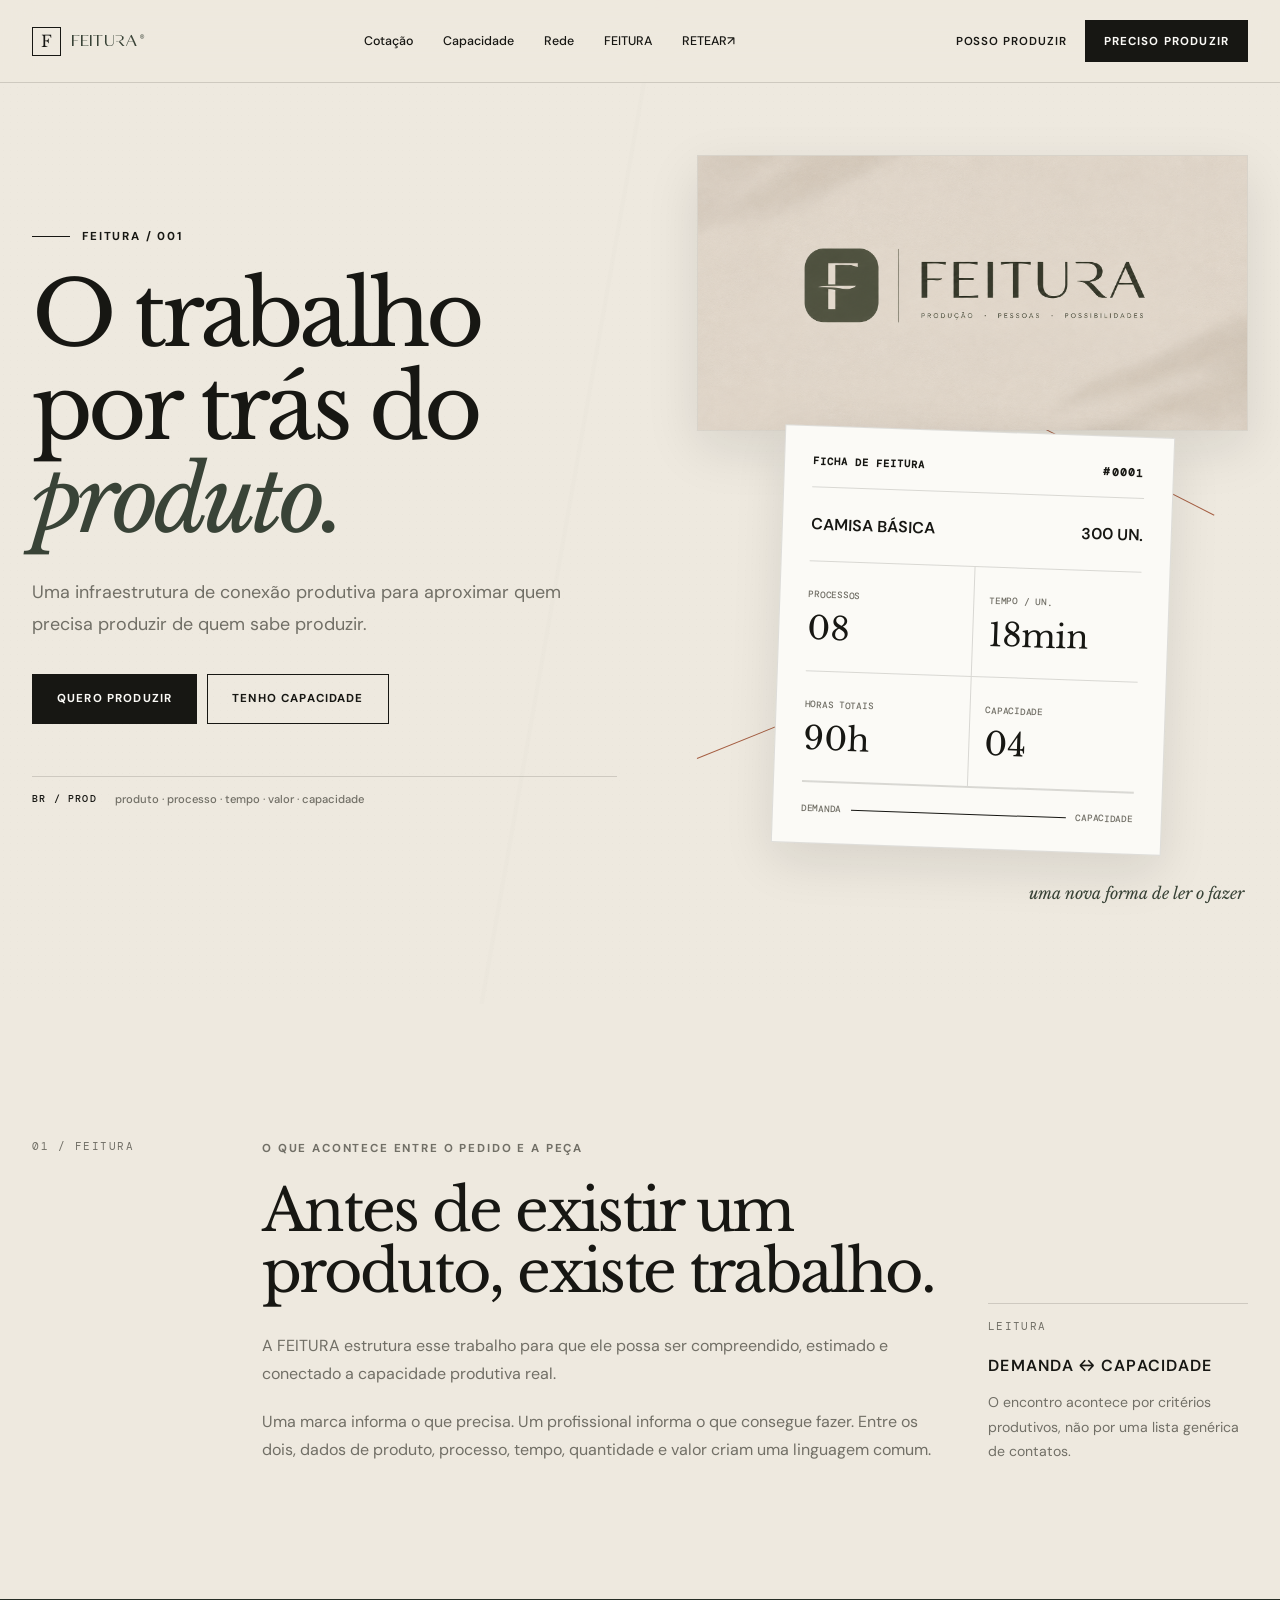
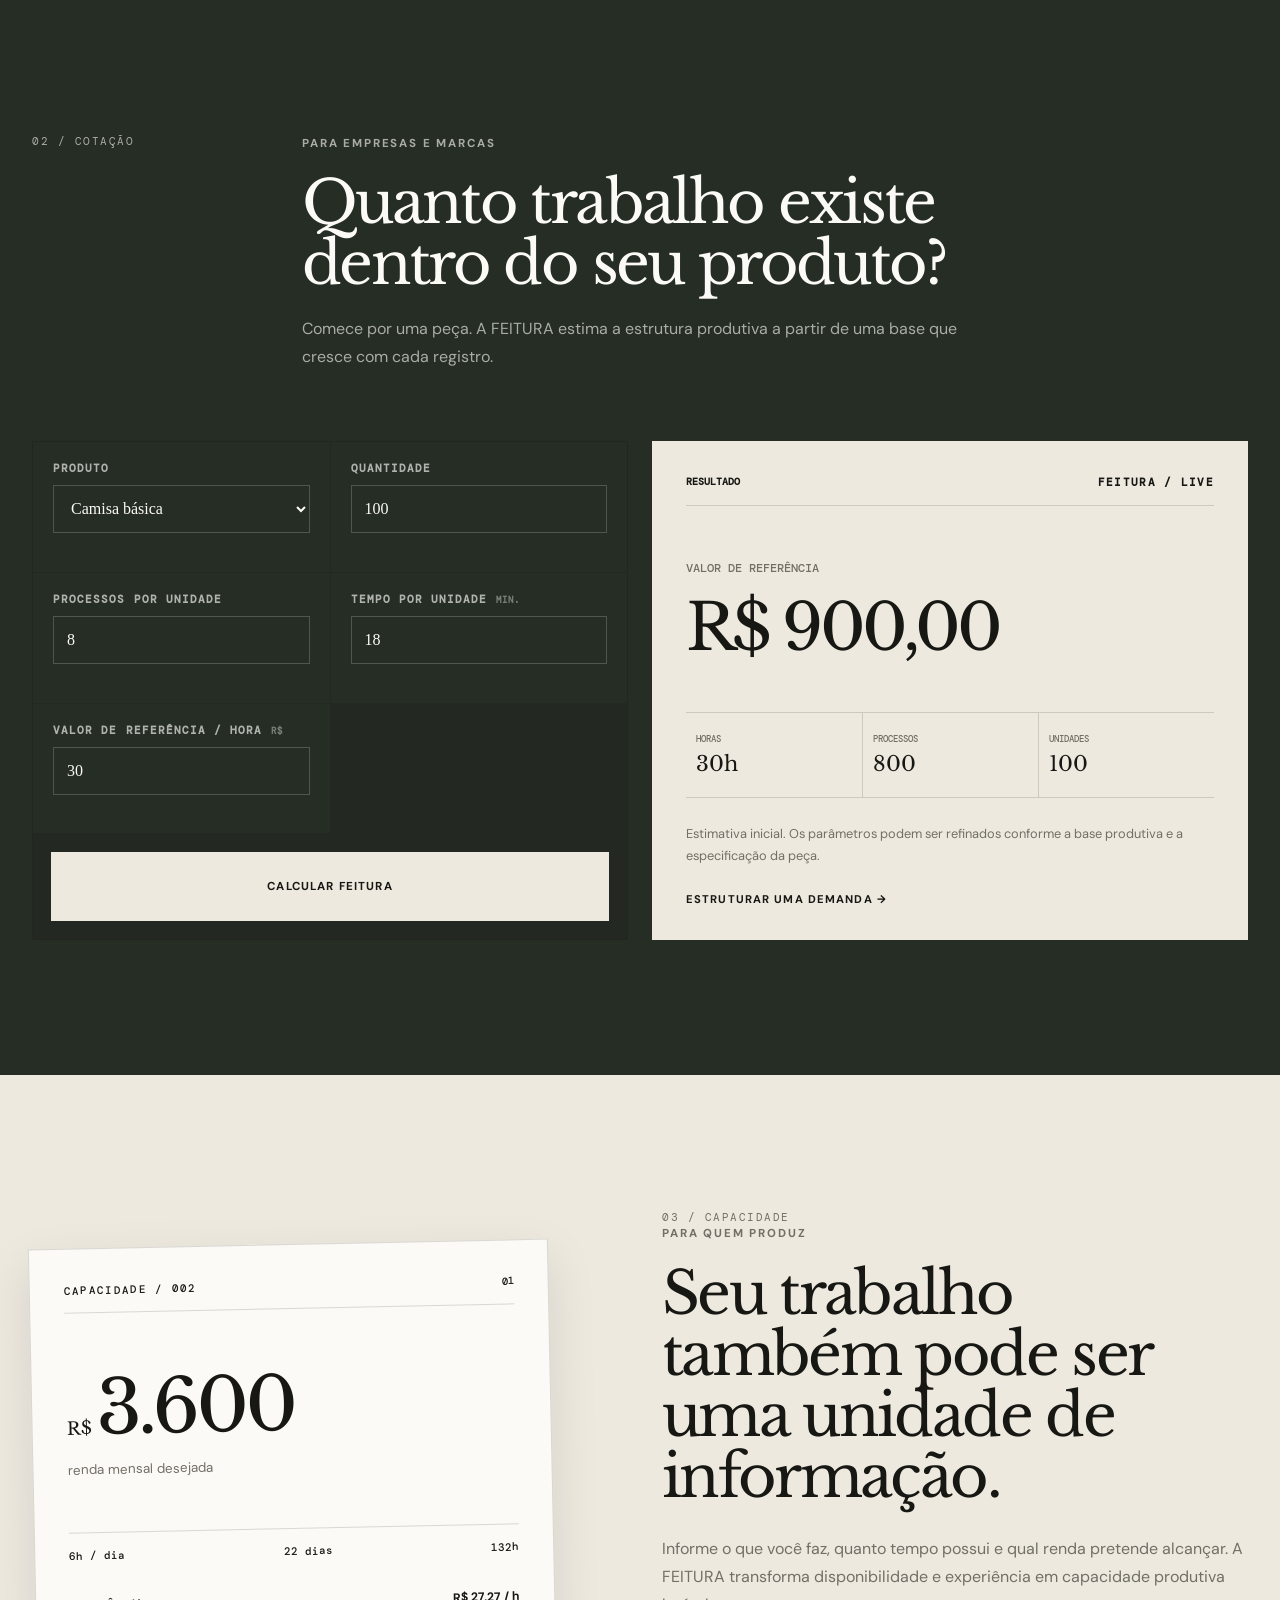
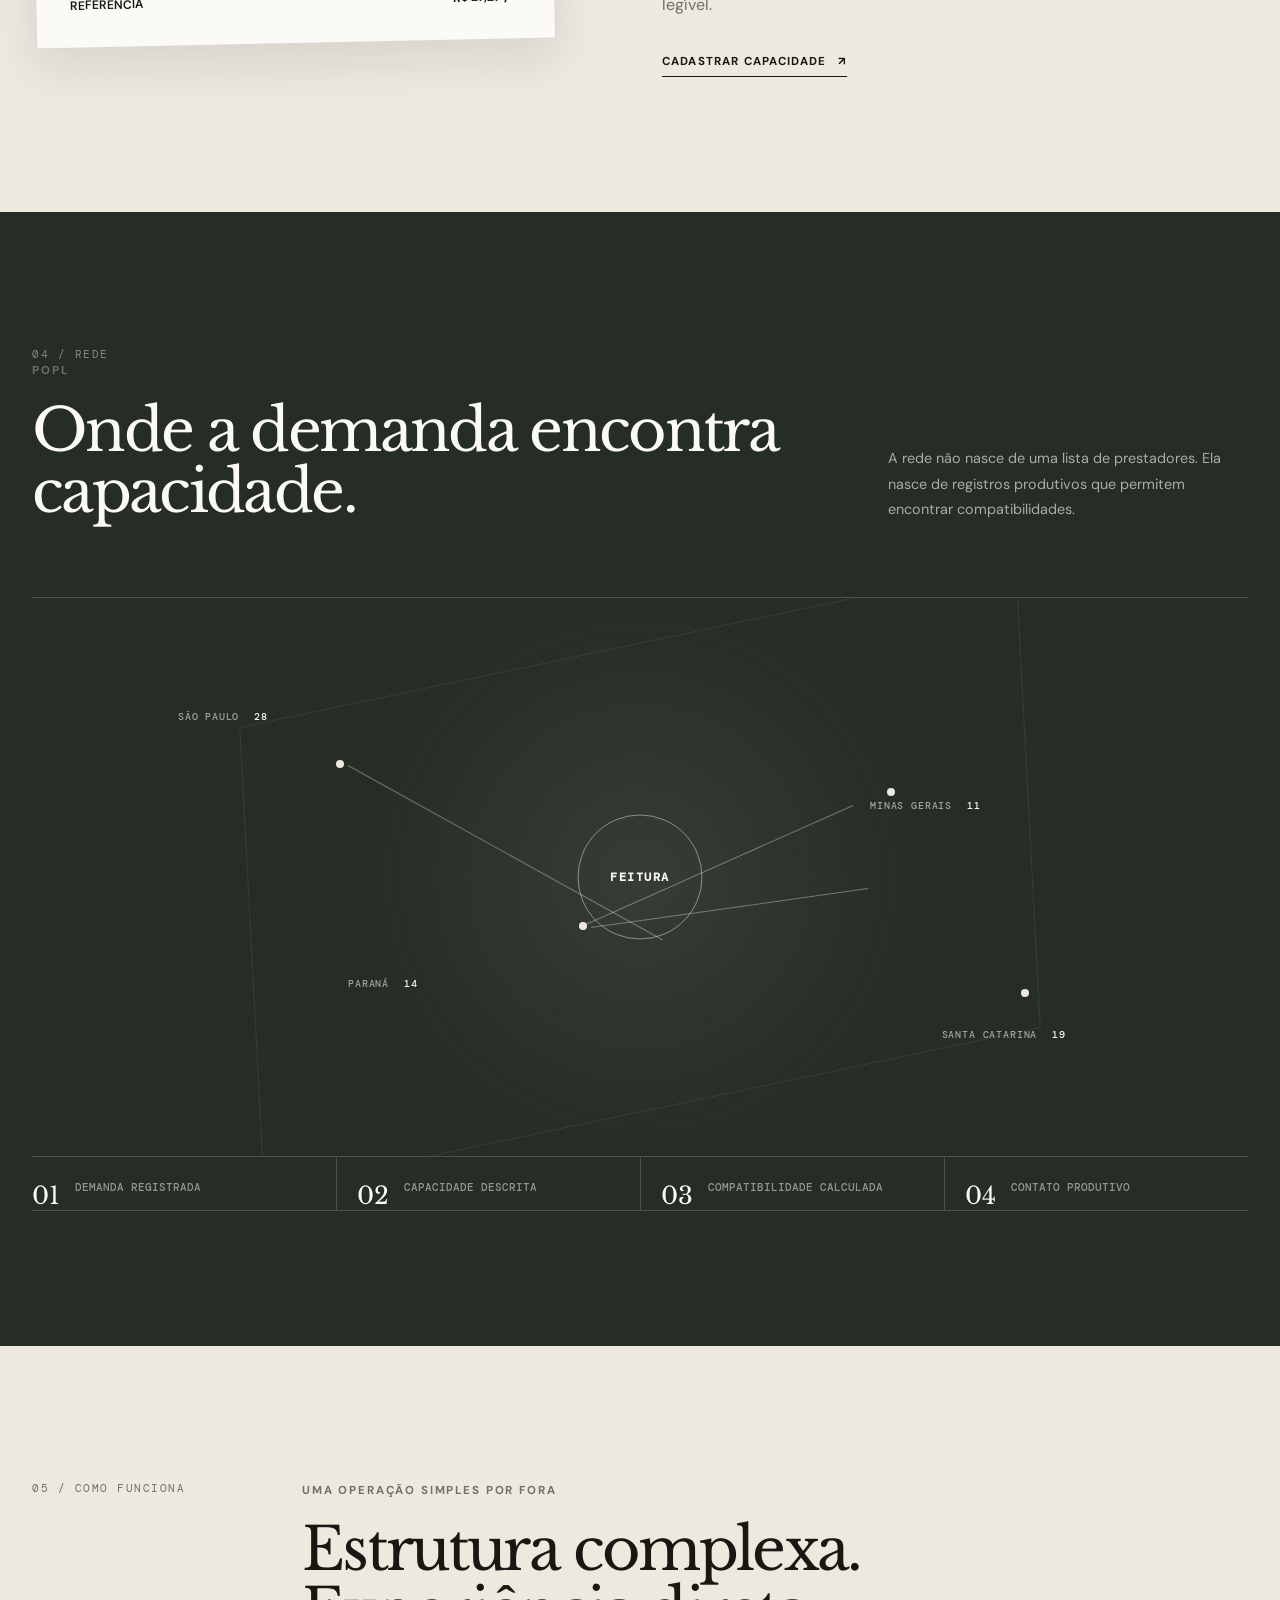
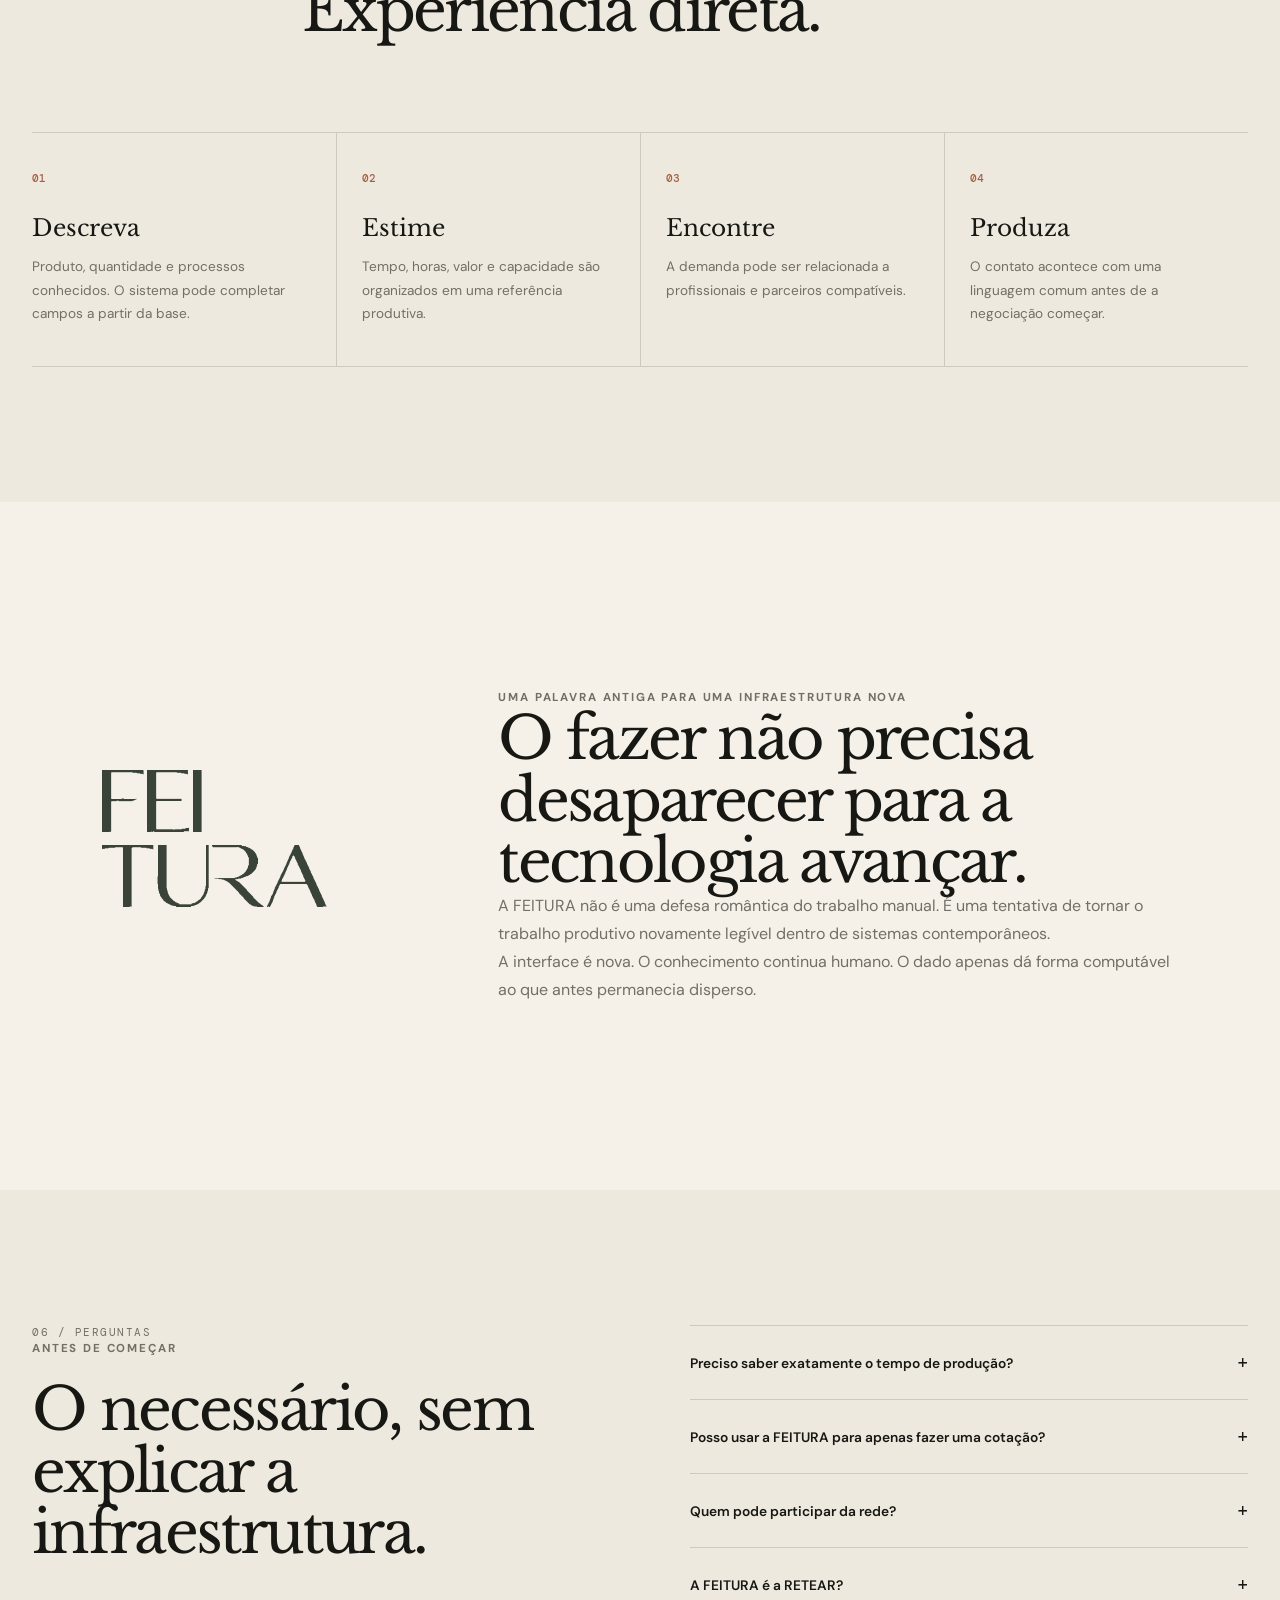
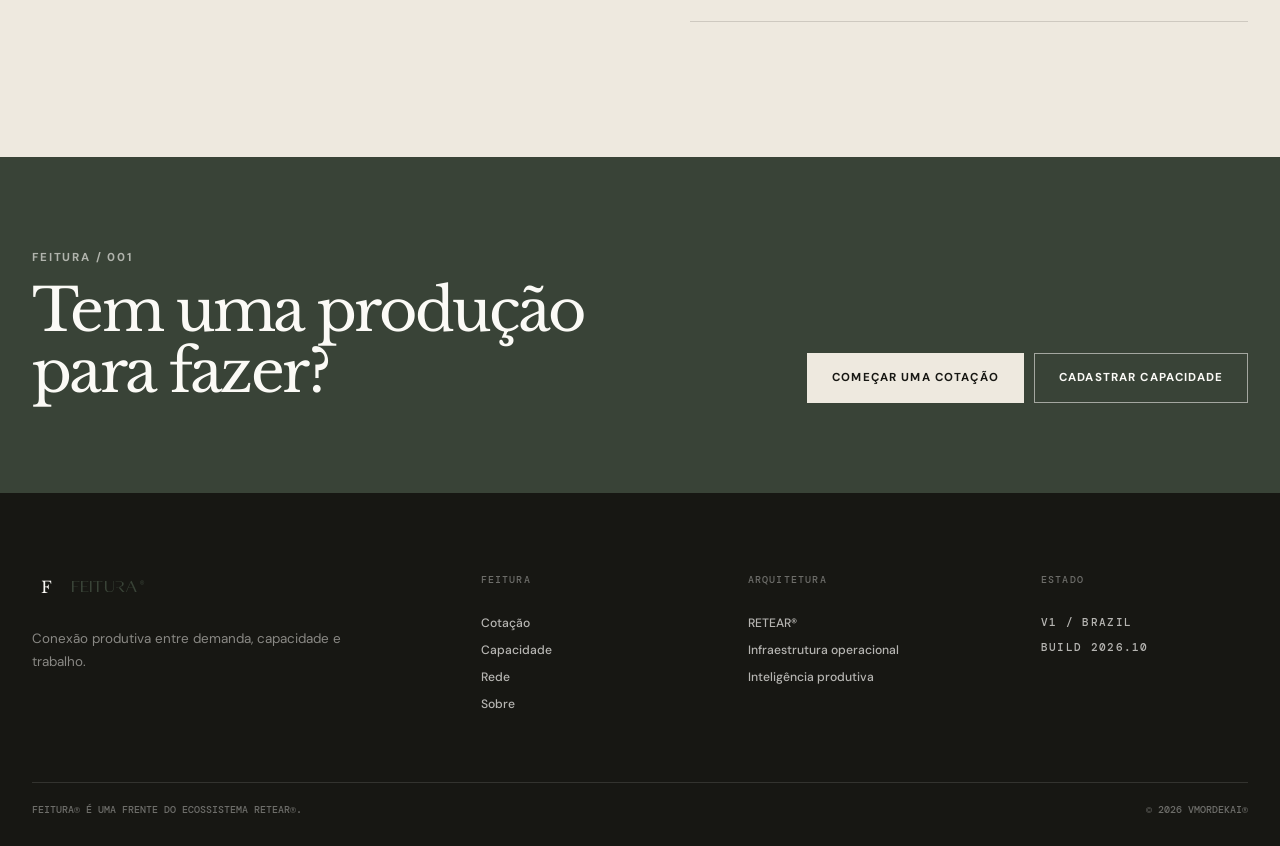
==== index.html @ ef41f904 "Atualixação Gate 1" ====
<!doctype html>
<html lang="pt-BR">
<head>

  <!-- ========================================
       META TAGS — FEITURA®
  ========================================= -->

  <!-- Codificação e idioma -->
  <meta charset="utf-8">

  <meta http-equiv="content-language"
        content="pt-BR">

  <!-- Responsividade -->
  <meta name="viewport"
        content="width=device-width, initial-scale=1.0">

  <!-- Título SEO -->
  <title>
    FEITURA® | O trabalho por trás do produto
  </title>

  <!-- Descrição SEO -->
  <meta name="description"
        content="FEITURA® conecta demanda produtiva e capacidade produtiva, tornando visíveis o trabalho, o tempo, os processos e a capacidade por trás de cada produto.">

  <!-- Canonical -->
  <link rel="canonical"
        href="https://victormordekai.github.io/FEITURA/">

  <!-- Keywords -->
  <meta name="keywords"
        content="FEITURA, produção, capacidade produtiva, trabalho produtivo, indústria têxtil, confecção, costura, produção sob demanda, orçamento produtivo, produtividade, rede produtiva, capacidade de produção, profissionais da produção, RETEAR">

  <!-- Autor -->
  <meta name="author"
        content="Victor Mordekai Ferreira">

  <!-- Direitos -->
  <meta name="copyright"
        content="© FEITURA® — RETEAR®">

  <!-- ========================================
       MOBILE / PWA
  ========================================= -->

  <meta name="mobile-web-app-capable"
        content="yes">

  <meta name="apple-mobile-web-app-capable"
        content="yes">

  <meta name="theme-color"
        content="#eee9df">

  <meta name="apple-mobile-web-app-status-bar-style"
        content="default">

  <!-- ========================================
       OPEN GRAPH
  ========================================= -->

  <meta property="og:title"
        content="FEITURA® | O trabalho por trás do produto">

  <meta property="og:description"
        content="Conexão entre demanda produtiva e capacidade produtiva. Uma infraestrutura para compreender o trabalho, o tempo e os processos que existem por trás de cada produto.">

  <meta property="og:image"
        content="https://victormordekai.github.io/FEITURA/assets/images/feitura-og-image-1200x630.png">

  <meta property="og:image:width"
        content="1200">

  <meta property="og:image:height"
        content="630">

  <meta property="og:image:type"
        content="image/png">

  <meta property="og:image:alt"
        content="FEITURA® | símbolo e logotipo">

  <meta property="og:url"
        content="https://victormordekai.github.io/FEITURA/">

  <meta property="og:type"
        content="website">

  <meta property="og:locale"
        content="pt_BR">

  <meta property="og:site_name"
        content="FEITURA®">

  <!-- ========================================
       TWITTER / X CARD
  ========================================= -->

  <meta name="twitter:card"
        content="summary_large_image">

  <meta name="twitter:title"
        content="FEITURA® | O trabalho por trás do produto">

  <meta name="twitter:description"
        content="FEITURA® conecta demanda produtiva e capacidade produtiva, tornando visíveis o trabalho, o tempo e os processos por trás do produto.">

  <meta name="twitter:image"
        content="https://victormordekai.github.io/FEITURA/assets/images/feitura-og-image-1200x630.png">

  <!-- ========================================
       FAVICONS
  ========================================= -->

  <link rel="icon"
        type="image/png"
        sizes="512x512"
        href="assets/icons/favicon.png">

  <link rel="icon"
        type="image/png"
        sizes="16x16"
        href="assets/icons/feitura-monograma-16.png">

  <link rel="icon"
        type="image/png"
        sizes="32x32"
        href="assets/icons/feitura-monograma-32.png">

  <link rel="icon"
        type="image/png"
        sizes="192x192"
        href="assets/icons/feitura-monograma-192.png">

  <link rel="apple-touch-icon"
        sizes="180x180"
        href="assets/icons/feitura-monograma-180.png">

  <!-- ========================================
       INDEXAÇÃO
  ========================================= -->

  <meta name="robots"
        content="index, follow">

  <meta name="googlebot"
        content="index, follow">

  <!-- ========================================
       PERFORMANCE
  ========================================= -->

  <link rel="preconnect"
        href="https://fonts.googleapis.com">

  <link rel="preconnect"
        href="https://fonts.gstatic.com"
        crossorigin>

  <!-- ========================================
       TIPOGRAFIA
  ========================================= -->

  <link href="https://fonts.googleapis.com/css2?family=DM+Mono:wght@400;500&family=DM+Sans:wght@400;500;600;700&family=Libre+Baskerville:wght@400;700&display=swap"
        rel="stylesheet">

  <!-- ========================================
       CSS
  ========================================= -->

  <link rel="stylesheet"
        href="css/variables.css">

  <link rel="stylesheet"
        href="css/reset.css">

  <link rel="stylesheet"
        href="css/typography.css">

  <link rel="stylesheet"
        href="css/navbar.css">

  <link rel="stylesheet"
        href="css/hero.css">

  <link rel="stylesheet"
        href="css/sections.css">

  <link rel="stylesheet"
        href="css/estimator.css">

  <link rel="stylesheet"
        href="css/network.css">

  <link rel="stylesheet"
        href="css/process.css">

  <link rel="stylesheet"
        href="css/faq.css">

  <link rel="stylesheet"
        href="css/cta.css">

  <link rel="stylesheet"
        href="css/footer.css">

  <link rel="stylesheet"
        href="css/animations.css">

  <link rel="stylesheet"
        href="css/responsive.css">
  <link rel="stylesheet" href="css/symbol.css">

  <link rel="stylesheet" href="css/testify.css">
		
</head>

<body>
<header class="site-header" data-header>
  <div class="shell nav">
    <a class="brand" href="index.html" aria-label="FEITURA início">
      <span class="brand-mark">F</span>
      <span class="brand-word">FEITURA<sup>®</sup></span>
    </a>

	<nav class="nav-links" aria-label="Navegação principal">
	  <a href="#cotacao">Cotação</a>
	  <a href="#capacidade">Capacidade</a>
	  <a href="#rede">Rede</a>
	  <a href="#feitura">FEITURA</a>
	  <a href="https://victormordekai.github.io/RE-TEAR/"
		 target="_blank"
		 rel="noopener noreferrer">RETEAR↗</a>
	</nav>

    <div class="nav-actions">
      <a class="text-link" href="pages/capacidade.html">Posso produzir</a>
      <a class="button button-dark button-small" href="pages/cotar.html">Preciso produzir</a>
    </div>

    <button class="menu-button" type="button" aria-expanded="false" aria-controls="mobileMenu" data-menu-button>
      <span></span><span></span>
    </button>
  </div>

  <div class="mobile-menu" id="mobileMenu" data-mobile-menu>
    <a href="#cotacao">Cotação</a>
    <a href="#capacidade">Capacidade</a>
    <a href="#rede">Rede</a>
    <a href="pages/feitura.html">Sobre a FEITURA</a>
    <a href="pages/capacidade.html">Posso produzir</a>
    <a href="pages/cotar.html">Preciso produzir</a>
  </div>
</header>

<main>
  <section class="hero" id="inicio">
    <div class="hero-grain"></div>
    <div class="shell hero-grid">
      <div class="hero-copy reveal">
        <div class="eyebrow"><span class="eyebrow-rule"></span> FEITURA / 001</div>
        <h1>O trabalho por trás do <em>produto.</em></h1>
        <p class="hero-lead">
          Uma infraestrutura de conexão produtiva para aproximar quem precisa produzir de quem sabe produzir.
        </p>
        <div class="hero-actions">
          <a class="button button-dark" href="pages/cotar.html">Quero produzir</a>
          <a class="button button-outline" href="pages/capacidade.html">Tenho capacidade</a>
        </div>
        <div class="hero-note">
          <span class="mono">BR / PROD</span>
          <span>produto · processo · tempo · valor · capacidade</span>
        </div>
      </div>

      <div class="hero-object reveal reveal-delay">
        <div class="hero-brand-card">
          <img
            src="assets/logo/feitura-logo-folder.png"
            alt="FEITURA® | Produção · Pessoas · Possibilidades"
            width="1774"
            height="887"
          >
        </div>
        <div class="production-sheet">
          <div class="sheet-head">
            <span>FICHA DE FEITURA</span>
            <span class="mono">#0001</span>
          </div>
          <div class="sheet-line strong"><span>CAMISA BÁSICA</span><span>300 UN.</span></div>
          <div class="sheet-grid">
            <div><span>PROCESSOS</span><strong>08</strong></div>
            <div><span>TEMPO / UN.</span><strong>18min</strong></div>
            <div><span>HORAS TOTAIS</span><strong>90h</strong></div>
            <div><span>CAPACIDADE</span><strong>04</strong></div>
          </div>
          <div class="sheet-footer">
            <span>DEMANDA</span>
            <i></i>
            <span>CAPACIDADE</span>
          </div>
        </div>
        <div class="thread thread-a"></div>
        <div class="thread thread-b"></div>
        <div class="hero-caption">uma nova forma de ler o fazer</div>
      </div>
    </div>
  </section>

  <section class="intro section-paper" id="feitura">
    <div class="shell intro-grid">
      <div class="section-index mono">01 / FEITURA</div>
      <div class="intro-copy">
        <p class="kicker">O que acontece entre o pedido e a peça</p>
        <h2>Antes de existir um produto, existe trabalho.</h2>
        <p>
          A FEITURA estrutura esse trabalho para que ele possa ser compreendido, estimado e conectado a capacidade produtiva real.
        </p>
        <p>
          Uma marca informa o que precisa. Um profissional informa o que consegue fazer. Entre os dois, dados de produto, processo, tempo, quantidade e valor criam uma linguagem comum.
        </p>
      </div>
      <div class="intro-aside">
        <div class="index-note">
          <span class="mono">LEITURA</span>
          <strong>DEMANDA ↔ CAPACIDADE</strong>
          <p>O encontro acontece por critérios produtivos, não por uma lista genérica de contatos.</p>
        </div>
      </div>
    </div>
  </section>

  <section class="estimator section-dark" id="cotacao">
    <div class="shell">
      <div class="section-heading section-heading-light">
        <div class="section-index mono">02 / COTAÇÃO</div>
        <div>
          <p class="kicker">Para empresas e marcas</p>
          <h2>Quanto trabalho existe dentro do seu produto?</h2>
          <p>Comece por uma peça. A FEITURA estima a estrutura produtiva a partir de uma base que cresce com cada registro.</p>
        </div>
      </div>

      <div class="estimator-layout">
        <form class="estimate-form" data-estimate-form>
          <label>
            <span>Produto</span>
            <select name="product">
              <option value="camisa">Camisa básica</option>
              <option value="bermuda">Bermuda social</option>
              <option value="camisa-social">Camisa social</option>
              <option value="bolso">Bolso aplicado</option>
              <option value="punho">Punho</option>
            </select>
          </label>
          <label>
            <span>Quantidade</span>
            <input name="quantity" type="number" min="1" value="100">
          </label>
          <label>
            <span>Processos por unidade</span>
            <input name="processes" type="number" min="1" value="8">
          </label>
          <label>
            <span>Tempo por unidade <small>min.</small></span>
            <input name="minutes" type="number" min="1" value="18">
          </label>
          <label>
            <span>Valor de referência / hora <small>R$</small></span>
            <input name="hourly" type="number" min="1" step="0.01" value="30">
          </label>
          <button class="button button-paper" type="submit">Calcular feitura</button>
        </form>

        <div class="estimate-result" aria-live="polite">
          <div class="result-top"><span>RESULTADO</span><span class="mono">FEITURA / LIVE</span></div>
          <div class="result-main">
            <span>Valor de referência</span>
            <strong data-result-value>R$ 900,00</strong>
          </div>
          <div class="result-metrics">
            <div><span>HORAS</span><strong data-result-hours>30h</strong></div>
            <div><span>PROCESSOS</span><strong data-result-processes>800</strong></div>
            <div><span>UNIDADES</span><strong data-result-units>100</strong></div>
          </div>
          <p class="result-note">Estimativa inicial. Os parâmetros podem ser refinados conforme a base produtiva e a especificação da peça.</p>
          <a class="result-link" href="pages/cotar.html">Estruturar uma demanda →</a>
        </div>
      </div>
    </div>
  </section>

  <section class="capacity section-paper" id="capacidade">
    <div class="shell capacity-grid">
      <div class="capacity-card">
        <div class="card-top"><span class="mono">CAPACIDADE / 002</span><span>01</span></div>
        <div class="capacity-number">R$ <strong>3.600</strong></div>
        <p>renda mensal desejada</p>
        <div class="capacity-line"><span>6h / dia</span><span>22 dias</span><span>132h</span></div>
        <div class="capacity-hour"><span>REFERÊNCIA</span><strong>R$ 27,27 / h</strong></div>
      </div>

      <div class="capacity-copy">
        <div class="section-index mono">03 / CAPACIDADE</div>
        <p class="kicker">Para quem produz</p>
        <h2>Seu trabalho também pode ser uma unidade de informação.</h2>
        <p>
          Informe o que você faz, quanto tempo possui e qual renda pretende alcançar. A FEITURA transforma disponibilidade e experiência em capacidade produtiva legível.
        </p>
        <a class="text-arrow" href="pages/capacidade.html">Cadastrar capacidade <span>↗</span></a>
      </div>
    </div>
  </section>

  <section class="network section-ink" id="rede">
    <div class="shell">
      <div class="network-head">
        <div>
          <div class="section-index mono">04 / REDE</div>
          <p class="kicker">PoPL</p>
          <h2>Onde a demanda encontra capacidade.</h2>
        </div>
        <p class="network-intro">A rede não nasce de uma lista de prestadores. Ela nasce de registros produtivos que permitem encontrar compatibilidades.</p>
      </div>

      <div class="network-map" aria-label="Representação conceitual da rede produtiva">
        <div class="map-label map-label-a">SÃO PAULO <span>28</span></div>
        <div class="map-label map-label-b">PARANÁ <span>14</span></div>
        <div class="map-label map-label-c">SANTA CATARINA <span>19</span></div>
        <div class="map-label map-label-d">MINAS GERAIS <span>11</span></div>
        <div class="map-thread t1"></div><div class="map-thread t2"></div><div class="map-thread t3"></div>
        <div class="map-node n1"></div><div class="map-node n2"></div><div class="map-node n3"></div><div class="map-node n4"></div>
        <div class="map-center">FEITURA</div>
      </div>

      <div class="network-foot">
        <div><strong>01</strong><span>demanda registrada</span></div>
        <div><strong>02</strong><span>capacidade descrita</span></div>
        <div><strong>03</strong><span>compatibilidade calculada</span></div>
        <div><strong>04</strong><span>contato produtivo</span></div>
      </div>
    </div>
  </section>

  <section class="process section-paper">
    <div class="shell">
      <div class="section-heading">
        <div class="section-index mono">05 / COMO FUNCIONA</div>
        <div>
          <p class="kicker">Uma operação simples por fora</p>
          <h2>Estrutura complexa. Experiência direta.</h2>
        </div>
      </div>

      <div class="process-grid">
        <article><span>01</span><h3>Descreva</h3><p>Produto, quantidade e processos conhecidos. O sistema pode completar campos a partir da base.</p></article>
        <article><span>02</span><h3>Estime</h3><p>Tempo, horas, valor e capacidade são organizados em uma referência produtiva.</p></article>
        <article><span>03</span><h3>Encontre</h3><p>A demanda pode ser relacionada a profissionais e parceiros compatíveis.</p></article>
        <article><span>04</span><h3>Produza</h3><p>O contato acontece com uma linguagem comum antes de a negociação começar.</p></article>
      </div>
    </div>
  </section>

  <section class="manifesto section-cream">
    <div class="testify shell">
      <div class="testify-visual testify-wordmark">FEI<br>TURA</div>
      <div class="testify-content">
        <p class="kicker">Uma palavra antiga para uma infraestrutura nova</p>
        <h2>O fazer não precisa desaparecer para a tecnologia avançar.</h2>
        <p>
          A FEITURA não é uma defesa romântica do trabalho manual. É uma tentativa de tornar o trabalho produtivo novamente legível dentro de sistemas contemporâneos.
        </p>
        <p>
          A interface é nova. O conhecimento continua humano. O dado apenas dá forma computável ao que antes permanecia disperso.
        </p>
      </div>
    </div>
  </section>

  <section class="faq section-paper" id="faq">
    <div class="shell faq-grid">
      <div>
        <div class="section-index mono">06 / PERGUNTAS</div>
        <p class="kicker">Antes de começar</p>
        <h2>O necessário, sem explicar a infraestrutura.</h2>
      </div>
      <div class="faq-list">
        <article class="faq-item">
          <button type="button" aria-expanded="false">Preciso saber exatamente o tempo de produção?<span>+</span></button>
          <div><p>Não. A base da FEITURA pode fornecer referências iniciais. Quanto mais dados reais forem registrados, mais precisa tende a ficar a estimativa.</p></div>
        </article>
        <article class="faq-item">
          <button type="button" aria-expanded="false">Posso usar a FEITURA para apenas fazer uma cotação?<span>+</span></button>
          <div><p>Sim. A cotação é uma das entradas principais. O cadastro de rede e o contato produtivo podem acontecer depois.</p></div>
        </article>
        <article class="faq-item">
          <button type="button" aria-expanded="false">Quem pode participar da rede?<span>+</span></button>
          <div><p>Profissionais e parceiros com capacidade produtiva compatível com os registros e critérios da plataforma.</p></div>
        </article>
        <article class="faq-item">
          <button type="button" aria-expanded="false">A FEITURA é a RETEAR?<span>+</span></button>
          <div><p>FEITURA é uma frente especializada criada sobre a arquitetura RETEAR. Para quem usa a FEITURA, a arquitetura permanece em segundo plano.</p></div>
        </article>
      </div>
    </div>
  </section>

  <section class="cta">
    <div class="shell cta-inner">
      <div>
        <span class="kicker">FEITURA / 001</span>
        <h2>Tem uma produção para fazer?</h2>
      </div>
      <div class="cta-actions">
        <a class="button button-paper" href="pages/cotar.html">Começar uma cotação</a>
        <a class="button button-light-outline" href="pages/capacidade.html">Cadastrar capacidade</a>
      </div>
    </div>
  </section>
</main>

<footer class="footer">
  <div class="shell footer-grid">
    <div>
      <a class="brand footer-brand" href="index.html">
        <span class="brand-mark">F</span><span class="brand-word">FEITURA<sup>®</sup></span>
      </a>
      <p>Conexão produtiva entre demanda, capacidade e trabalho.</p>
    </div>
    <div>
      <span class="footer-title">FEITURA</span>
      <a href="pages/cotar.html">Cotação</a>
      <a href="pages/capacidade.html">Capacidade</a>
      <a href="pages/rede.html">Rede</a>
      <a href="pages/feitura.html">Sobre</a>
    </div>
    <div>
      <span class="footer-title">Arquitetura</span>
      <span>
		   <a href="https://victormordekai.github.io/RE-TEAR/"
		   target="_blank"
		   rel="noopener noreferrer">RETEAR®</a>
	  </span>
      <span>Infraestrutura operacional</span>
      <span>Inteligência produtiva</span>
    </div>
    <div>
      <span class="footer-title">Estado</span>
      <span class="mono">V1 / BRAZIL</span>
      <span class="mono">BUILD 2026.10</span>
    </div>
  </div>
	<div class="shell footer-bottom">
	  <span>
		FEITURA® é uma frente do ecossistema
		<a href="https://victormordekai.github.io/RE-TEAR/"
		   target="_blank"
		   rel="noopener noreferrer">RETEAR®</a>.
	  </span>

	  <span>
		© 2026
		<a href="https://victormordekai.github.io/VMORDEKAI/portfolio-1.html"
		   target="_blank"
		   rel="noopener noreferrer">VMORDEKAI®</a>
	  </span>
	</div>
</footer>

<script type="module" src="js/main.js"></script>
</body>
</html>
---- css/variables.css ----
:root{
  --paper:#eee9df;
  --paper-deep:#e3ddd1;
  --cream:#f5f1e8;
  --white:#fbfaf6;
  --ink:#171713;
  --muted:#716f66;
  --line:rgba(23,23,19,.15);
  --line-light:rgba(251,250,246,.18);
  --olive:#394337;
  --olive-dark:#252d25;
  --clay:#a65f43;
  --sand:#c8bca7;
  --container:1240px;
  --narrow:820px;
  --radius:2px;
  --shadow:0 18px 50px rgba(23,23,19,.10);
  --ease:cubic-bezier(.2,.75,.2,1);
}
---- css/typography.css ----
@font-face{font-family:"Feitura Display Prototype";src:url("../assets/fonts/feitura-fonte.otf") format("opentype");font-weight:400;font-style:normal;font-display:swap}
.shell{width:min(calc(100% - 64px),var(--container));margin-inline:auto}
.narrow{max-width:var(--narrow)}
.mono{font-family:"DM Mono",monospace;font-size:.68rem;letter-spacing:.12em;text-transform:uppercase}
.kicker,.eyebrow{font-family:"DM Sans",sans-serif;font-size:.72rem;font-weight:700;letter-spacing:.16em;text-transform:uppercase}
.section-index{font-family:"DM Mono",monospace;font-size:.67rem;letter-spacing:.14em;color:var(--muted)}
h1,h2,h3{font-family:"Libre Baskerville",Georgia,serif;font-weight:400;line-height:1.04}
h1{font-size:clamp(3.4rem,7vw,7.4rem);letter-spacing:-.055em}
h2{font-size:clamp(2.4rem,4.6vw,5.2rem);letter-spacing:-.045em}
h3{font-size:1.45rem}
p{font-family:"DM Sans",sans-serif;line-height:1.75;color:var(--muted)}
.hero-lead{font-size:1.12rem;max-width:590px}
---- css/navbar.css ----
.site-header{position:fixed;z-index:1000;top:0;left:0;width:100%;border-bottom:1px solid var(--line);background:rgba(238,233,223,.88);backdrop-filter:blur(16px)}
.nav{height:82px;display:flex;align-items:center;justify-content:space-between;gap:28px}
.brand{display:inline-flex;align-items:center;gap:11px;white-space:nowrap}
.brand-mark{display:grid;place-items:center;width:29px;height:29px;border:1px solid var(--ink);font-family:"Libre Baskerville",serif;font-size:16px}
.brand-word{font-family:"Feitura Display Prototype",sans-serif;font-size:1rem;font-weight:400;letter-spacing:0;line-height:1}
.brand-word sup{font-family:"DM Mono",monospace;font-size:.45em;vertical-align:top;margin-left:2px}
.nav-links{display:flex;gap:30px;font:500 .78rem "DM Sans",sans-serif}
.nav-links a{position:relative;padding-block:7px}
.nav-links a::after{content:"";position:absolute;left:0;bottom:0;width:0;height:1px;background:var(--ink);transition:width .3s var(--ease)}
.nav-links a:hover::after{width:100%}
.nav-actions{display:flex;align-items:center;gap:18px}
.text-link{font:600 .72rem "DM Sans",sans-serif;text-transform:uppercase;letter-spacing:.08em}
.button{display:inline-flex;align-items:center;justify-content:center;min-height:50px;padding:0 24px;border:1px solid transparent;font:700 .72rem "DM Sans",sans-serif;letter-spacing:.1em;text-transform:uppercase;transition:transform .25s var(--ease),background .25s,color .25s,border-color .25s}
.button:hover{transform:translateY(-2px)}
.button-small{min-height:42px;padding-inline:18px}
.button-dark{background:var(--ink);color:var(--white)}
.button-outline{border-color:var(--ink)}
.button-paper{background:var(--paper);color:var(--ink)}
.button-light-outline{border-color:rgba(251,250,246,.55);color:var(--white)}
.menu-button,.mobile-menu{display:none}

/* A fonte identitária permanece restrita ao wordmark da marca. */
.brand-word {
  color: var(--olive);
}
---- css/hero.css ----
.hero{position:relative;min-height:850px;padding:155px 0 95px;background:var(--paper);overflow:hidden}
.hero::before{content:"";position:absolute;inset:0;background-image:radial-gradient(rgba(23,23,19,.10) .6px,transparent .6px);background-size:7px 7px;opacity:.13;pointer-events:none}
.hero-grain{position:absolute;inset:0;opacity:.22;background:linear-gradient(100deg,transparent 0 45%,rgba(57,67,55,.06) 45.1% 45.3%,transparent 45.4% 100%)}
.hero-grid{position:relative;display:grid;grid-template-columns:minmax(0,1.03fr) minmax(390px,.97fr);gap:80px;align-items:center}
.hero-copy{padding-bottom:30px}
.hero-copy h1{max-width:800px;margin:24px 0 30px}
.hero-copy h1 em{font-style:italic;color:var(--olive)}
.eyebrow{display:flex;align-items:center;gap:12px}
.eyebrow-rule{width:38px;height:1px;background:var(--ink)}
.hero-actions{display:flex;gap:10px;margin-top:34px;flex-wrap:wrap}
.hero-note{display:flex;gap:18px;margin-top:52px;padding-top:15px;border-top:1px solid var(--line);font:500 .7rem "DM Sans",sans-serif;color:var(--muted)}
.hero-note .mono{font-size:.62rem;color:var(--ink)}
.hero-object{position:relative;min-height:540px;display:grid;place-items:center}
.production-sheet{position:relative;width:min(440px,88%);background:var(--white);padding:28px;box-shadow:var(--shadow);border:1px solid rgba(23,23,19,.12);transform:rotate(2deg)}
.sheet-head,.sheet-line,.sheet-grid,.sheet-footer{display:flex;justify-content:space-between}
.sheet-head{padding-bottom:18px;border-bottom:1px solid var(--line);font:600 .64rem "DM Mono",monospace;letter-spacing:.1em}
.sheet-line{padding:26px 0;font:600 1rem "DM Sans",sans-serif}
.sheet-line.strong{border-bottom:1px solid var(--line)}
.sheet-grid{display:grid;grid-template-columns:1fr 1fr;border-bottom:1px solid var(--line)}
.sheet-grid div{padding:22px 0;border-bottom:1px solid var(--line)}
.sheet-grid div:nth-child(odd){border-right:1px solid var(--line);padding-right:15px}
.sheet-grid div:nth-child(even){padding-left:15px}
.sheet-grid span,.sheet-footer{font:500 .58rem "DM Mono",monospace;letter-spacing:.08em;color:var(--muted)}
.sheet-grid strong{display:block;margin-top:7px;font:400 2rem "Libre Baskerville",serif}
.sheet-footer{padding-top:20px;align-items:center;gap:10px}
.sheet-footer i{height:1px;flex:1;background:var(--ink)}
.thread{position:absolute;height:1px;background:var(--clay);transform-origin:left}
.thread-a{width:310px;right:0;top:29%;transform:rotate(27deg)}
.thread-b{width:280px;left:0;bottom:20%;transform:rotate(-22deg)}
.hero-caption{position:absolute;bottom:4%;right:2%;font:italic 1rem "Libre Baskerville",serif;color:var(--olive)}

/* HERO — cartão de identidade como peça dominante de abertura. */
.hero-object {
  display: flex;
  flex-direction: column;
  align-items: center;
  justify-content: center;
  gap: clamp(22px, 3vw, 34px);
  min-height: 600px;
  padding-bottom: 6px;
}

.hero-brand-card {
  position: relative;
  z-index: 2;
  width: min(100%, 700px);
  border: 1px solid rgba(23,23,19,.10);
  box-shadow: var(--shadow);
  overflow: hidden;
}

.hero-brand-card img {
  display: block;
  width: 100%;
  height: auto;
}

.hero-object .production-sheet {
  z-index: 3;
  width: min(390px, 76%);
  margin-top: -34px;
}

.hero-caption {
  position: static;
  width: 100%;
  padding: 0 4px;
  text-align: right;
  font: italic 1rem "Libre Baskerville", serif;
  color: var(--olive);
}

@media (max-width: 980px) {
  .hero-object {
    min-height: auto;
    padding-top: 10px;
  }

  .hero-brand-card {
    width: min(100%, 760px);
  }

  .hero-object .production-sheet {
    width: min(430px, 82%);
    margin-top: -22px;
  }
}

@media (max-width: 600px) {
  .hero-object {
    gap: 22px;
    padding-top: 4px;
  }

  .hero-brand-card {
    width: 100%;
  }

  .hero-object .production-sheet {
    width: 90%;
    margin-top: -12px;
    padding: 20px;
  }

  .hero-caption {
    padding-inline: 8px;
    text-align: center;
    font-size: .86rem;
  }
}
---- css/sections.css ----
.section-paper,.section-cream{padding:135px 0}
.section-paper{background:var(--paper)}
.section-cream{background:var(--cream)}
.section-dark,.section-ink{background:var(--olive-dark);color:var(--white)}
.section-heading{display:grid;grid-template-columns:220px 1fr;gap:50px;align-items:start}
.section-heading h2{max-width:780px;margin:18px 0 20px}
.section-heading p:not(.kicker){max-width:700px}
.section-heading-light .section-index,.section-heading-light p{color:rgba(251,250,246,.62)}
.section-heading-light h2{color:var(--white)}
.intro-grid{display:grid;grid-template-columns:180px minmax(0,1fr) 260px;gap:50px}
.intro-copy{max-width:720px}
.intro-copy h2{margin:20px 0 30px}
.intro-copy p+p{margin-top:20px}
.intro-aside{align-self:end}
.index-note{border-top:1px solid var(--line);padding-top:15px}
.index-note .mono{display:block;color:var(--muted);margin-bottom:22px}
.index-note strong{display:block;font:600 1rem "DM Sans",sans-serif;letter-spacing:.08em}
.index-note p{margin-top:14px;font-size:.88rem}
.capacity{padding:135px 0}
.capacity-grid{display:grid;grid-template-columns:minmax(320px,520px) 1fr;gap:110px;align-items:center}
.capacity-card{background:var(--white);padding:34px;box-shadow:var(--shadow);border:1px solid var(--line);transform:rotate(-1.2deg)}
.card-top{display:flex;justify-content:space-between;border-bottom:1px solid var(--line);padding-bottom:15px;font:500 .65rem "DM Mono",monospace}
.capacity-number{margin:50px 0 4px;font:400 1.1rem "Libre Baskerville",serif}
.capacity-number strong{font-size:4.6rem;font-weight:400;letter-spacing:-.05em}
.capacity-card>p{font-size:.84rem}
.capacity-line{display:flex;justify-content:space-between;margin-top:50px;padding-top:15px;border-top:1px solid var(--line);font:500 .68rem "DM Mono",monospace}
.capacity-hour{display:flex;justify-content:space-between;margin-top:35px;font:600 .76rem "DM Sans",sans-serif}
.capacity-copy{max-width:650px}
.capacity-copy h2{margin:18px 0 28px}
.capacity-copy p{max-width:610px}
.text-arrow{display:inline-flex;gap:12px;margin-top:35px;padding-bottom:7px;border-bottom:1px solid var(--ink);font:700 .72rem "DM Sans",sans-serif;text-transform:uppercase;letter-spacing:.1em}
.two-column{display:grid;grid-template-columns:1fr 1fr;gap:100px;padding:135px 0}
.two-column h2{margin-top:18px}
.two-column p+p{margin-top:18px}
.page-main{padding-top:82px}
.page-hero{padding:130px 0 105px;background:var(--paper)}
.page-hero-grid{display:grid;grid-template-columns:minmax(0,1fr) 260px;gap:70px;align-items:end}
.page-hero h1{max-width:900px;margin:18px 0 25px}
.page-hero p{max-width:680px;font-size:1.05rem}
.page-hero-stamp{border:1px solid var(--line);padding:24px;text-align:center;font:600 .7rem "DM Mono",monospace;letter-spacing:.08em;line-height:1.8}
.page-hero-stamp strong{font-size:1.1rem;color:var(--clay)}
.page-copy{padding-bottom:30px}

/* FEITURA.HTML — ecossistema em composição vertical.
   O título conserva alinhamento à esquerda, mas todo o conjunto
   permanece centralizado dentro do campo editorial da página. */
.feitura-ecosystem .two-column {
  grid-template-columns: minmax(0, 1fr);
  gap: clamp(38px, 5vw, 64px);
  max-width: 980px;
  margin-inline: auto;
}

.feitura-ecosystem .two-column > div {
  width: 100%;
  max-width: 860px;
  margin-inline: auto;
}

.feitura-ecosystem .two-column > div:last-child {
  max-width: 760px;
}

@media (max-width: 600px) {
  .feitura-ecosystem .two-column {
    gap: 34px;
  }

  .feitura-ecosystem .two-column > div,
  .feitura-ecosystem .two-column > div:last-child {
    max-width: none;
  }
}
---- css/estimator.css ----
.estimator{padding:135px 0}
.estimator-layout{display:grid;grid-template-columns:1fr 1fr;gap:24px;margin-top:70px}
.estimate-form{display:grid;grid-template-columns:1fr 1fr;gap:1px;background:var(--line);border:1px solid var(--line)}
.estimate-form label{display:flex;flex-direction:column;gap:10px;padding:20px;background:var(--olive-dark)}
.estimate-form label span{font:600 .66rem "DM Mono",monospace;letter-spacing:.1em;text-transform:uppercase;color:rgba(251,250,246,.65)}
.estimate-form small{opacity:.6}
.estimate-form input,.estimate-form select{height:48px;border:1px solid rgba(251,250,246,.2);background:transparent;color:var(--white);padding:0 13px;outline:none}
.estimate-form option{color:var(--ink)}
.estimate-form button{grid-column:1/-1;margin:18px;background:var(--paper);border:0}
.estimate-result{padding:34px;background:var(--paper);color:var(--ink);min-height:100%;display:flex;flex-direction:column;justify-content:space-between}
.result-top{display:flex;justify-content:space-between;padding-bottom:16px;border-bottom:1px solid var(--line);font:600 .63rem "DM Mono",monospace}
.result-main{padding:55px 0 45px}
.result-main span{display:block;font:500 .72rem "DM Mono",monospace;text-transform:uppercase;color:var(--muted)}
.result-main strong{display:block;margin-top:12px;font:400 clamp(3rem,5vw,5rem) "Libre Baskerville",serif;letter-spacing:-.06em}
.result-metrics{display:grid;grid-template-columns:repeat(3,1fr);border-top:1px solid var(--line);border-bottom:1px solid var(--line)}
.result-metrics div{padding:20px 10px}
.result-metrics div+div{border-left:1px solid var(--line)}
.result-metrics span{display:block;font:500 .58rem "DM Mono",monospace;color:var(--muted)}
.result-metrics strong{display:block;margin-top:6px;font:400 1.3rem "Libre Baskerville",serif}
.result-note{margin-top:25px;font-size:.8rem}
.result-link{margin-top:25px;font:700 .7rem "DM Sans",sans-serif;letter-spacing:.1em;text-transform:uppercase}
---- css/network.css ----
.network{padding:135px 0}
.network-head{display:grid;grid-template-columns:1fr 360px;gap:80px;align-items:end}
.network-head h2{margin-top:18px;color:var(--white)}
.network-head .section-index{color:rgba(251,250,246,.45)}
.network-intro{color:rgba(251,250,246,.62);font-size:.9rem}
.network-map{position:relative;height:560px;margin-top:75px;border-top:1px solid var(--line-light);border-bottom:1px solid var(--line-light);overflow:hidden;background:radial-gradient(circle at 50% 50%,rgba(251,250,246,.08),transparent 42%)}
.network-map::before{content:"";position:absolute;inset:8% 18%;border:1px solid rgba(251,250,246,.08);transform:skewY(-9deg) rotate(-3deg)}
.map-label{position:absolute;font:500 .64rem "DM Mono",monospace;letter-spacing:.08em;color:rgba(251,250,246,.58)}
.map-label span{margin-left:8px;color:var(--white)}
.map-label-a{top:20%;left:12%}.map-label-b{top:68%;left:26%}.map-label-c{top:77%;right:15%}.map-label-d{top:36%;right:22%}
.map-node{position:absolute;width:8px;height:8px;border-radius:50%;background:var(--paper)}
.n1{left:25%;top:29%}.n2{left:45%;top:58%}.n3{right:29%;top:34%}.n4{right:18%;top:70%}
.map-thread{position:absolute;height:1px;background:rgba(251,250,246,.35);transform-origin:left}
.t1{width:360px;left:26%;top:30%;transform:rotate(29deg)}.t2{width:300px;left:45%;top:59%;transform:rotate(-24deg)}.t3{width:280px;left:46%;top:59%;transform:rotate(-8deg)}
.map-center{position:absolute;left:50%;top:50%;transform:translate(-50%,-50%);width:125px;height:125px;border:1px solid rgba(251,250,246,.45);border-radius:50%;display:grid;place-items:center;font:600 .72rem "DM Mono",monospace;letter-spacing:.13em}
.network-foot{display:grid;grid-template-columns:repeat(4,1fr);border-bottom:1px solid var(--line-light)}
.network-foot div{padding:24px 10px 0 0;display:flex;gap:15px}.network-foot div+div{padding-left:20px;border-left:1px solid var(--line-light)}
.network-foot strong{font:400 1.5rem "Libre Baskerville",serif;color:var(--white)}.network-foot span{font:500 .66rem "DM Mono",monospace;color:rgba(251,250,246,.52);text-transform:uppercase}
.network-principles{display:grid;grid-template-columns:repeat(3,1fr);gap:1px;background:var(--line)}
.network-principles article{background:var(--paper);padding:40px}
.network-principles span{font:500 .68rem "DM Mono",monospace;color:var(--muted)}
.network-principles h3{margin:20px 0 12px}
---- css/process.css ----
.process{padding:135px 0}
.process-grid{display:grid;grid-template-columns:repeat(4,1fr);margin-top:70px;border-top:1px solid var(--line);border-bottom:1px solid var(--line)}
.process-grid article{padding:35px 25px 40px 0}
.process-grid article+article{padding-left:25px;border-left:1px solid var(--line)}
.process-grid span{font:500 .68rem "DM Mono",monospace;color:var(--clay)}
.process-grid h3{margin:30px 0 15px}
.process-grid p{font-size:.85rem}
---- css/faq.css ----
.faq{padding:135px 0}
.faq-grid{display:grid;grid-template-columns:1fr 1fr;gap:100px}
.faq-grid>div:first-child h2{margin-top:20px}
.faq-item{border-top:1px solid var(--line)}
.faq-item:last-child{border-bottom:1px solid var(--line)}
.faq-item button{display:flex;width:100%;justify-content:space-between;align-items:center;gap:20px;padding:24px 0;background:none;border:0;text-align:left;font:600 .86rem "DM Sans",sans-serif;color:var(--ink)}
.faq-item button span{font:400 1.2rem "DM Mono",monospace;transition:transform .25s}
.faq-item>div{display:grid;grid-template-rows:0fr;transition:grid-template-rows .35s var(--ease)}
.faq-item>div p{overflow:hidden;font-size:.86rem;padding-right:35px}
.faq-item.open>div{grid-template-rows:1fr}
.faq-item.open button span{transform:rotate(45deg)}
.faq-item.open>div p{padding-bottom:25px}
---- css/cta.css ----
.cta{padding:90px 0;background:var(--olive);color:var(--white)}
.cta-inner{display:flex;align-items:end;justify-content:space-between;gap:50px}
.cta h2{margin-top:15px;max-width:650px}
.cta .kicker{color:rgba(251,250,246,.62)}
.cta-actions{display:flex;gap:10px;flex-wrap:wrap;justify-content:flex-end}
.next-step{padding:110px 0;background:var(--cream)}
.next-step-inner{display:flex;justify-content:space-between;gap:60px;align-items:end}
.next-step h2{margin:15px 0 18px}.next-step p{max-width:650px}
---- css/footer.css ----
.footer{background:var(--ink);color:var(--white);padding:80px 0 30px}
.footer-grid{display:grid;grid-template-columns:1.5fr .8fr .9fr .8fr;gap:60px}
.footer-brand{margin-bottom:25px}.footer-grid>div>p{max-width:330px;color:rgba(251,250,246,.5);font-size:.84rem}
.footer-title{display:block;margin-bottom:18px;font:500 .62rem "DM Mono",monospace;letter-spacing:.12em;color:rgba(251,250,246,.38);text-transform:uppercase}
.footer-grid>div:not(:first-child){display:flex;flex-direction:column;gap:11px;font:500 .76rem "DM Sans",sans-serif;color:rgba(251,250,246,.7)}
.footer-bottom{display:flex;justify-content:space-between;gap:20px;margin-top:70px;padding-top:20px;border-top:1px solid rgba(251,250,246,.12);font:500 .62rem "DM Mono",monospace;color:rgba(251,250,246,.38);text-transform:uppercase}
---- css/animations.css ----
.reveal{opacity:0;transform:translateY(22px);transition:opacity .8s var(--ease),transform .8s var(--ease)}
.reveal.is-visible{opacity:1;transform:none}.reveal-delay{transition-delay:.12s}
@media (prefers-reduced-motion:reduce){html{scroll-behavior:auto}.reveal{opacity:1;transform:none;transition:none}.button{transition:none}}
---- css/responsive.css ----
@media(max-width:980px){
  .shell{width:min(calc(100% - 40px),var(--container))}
  .nav-links,.nav-actions{display:none}.menu-button{display:flex;width:42px;height:42px;border:1px solid var(--line);background:none;align-items:center;justify-content:center;flex-direction:column;gap:5px}.menu-button span{display:block;width:17px;height:1px;background:var(--ink)}
  .mobile-menu{position:absolute;left:0;right:0;top:82px;padding:20px;background:var(--paper);border-bottom:1px solid var(--line);display:none;flex-direction:column}.mobile-menu.open{display:flex}.mobile-menu a{padding:15px 20px;border-bottom:1px solid var(--line);font:600 .75rem "DM Sans",sans-serif;text-transform:uppercase;letter-spacing:.08em}
  .hero{min-height:auto;padding:140px 0 80px}.hero-grid{grid-template-columns:1fr;gap:20px}.hero-object{min-height:430px}.hero-copy h1{max-width:700px}
  .intro-grid{grid-template-columns:1fr;gap:25px}.intro-aside{max-width:420px}
  .section-heading,.faq-grid{grid-template-columns:1fr;gap:30px}.estimator-layout{grid-template-columns:1fr}
  .capacity-grid{grid-template-columns:1fr;gap:70px}.manifesto-grid{grid-template-columns:1fr;gap:35px}.manifesto-word{font-size:9rem}
  .network-head{grid-template-columns:1fr;gap:25px}.network-map{height:430px}.network-foot{grid-template-columns:1fr 1fr;gap:20px;padding-bottom:20px}.network-foot div+div{border-left:0;padding-left:0}
  .process-grid{grid-template-columns:1fr 1fr}.process-grid article:nth-child(3){border-left:0;padding-left:0}
  .cta-inner,.next-step-inner{flex-direction:column;align-items:flex-start}.cta-actions{justify-content:flex-start}
  .footer-grid{grid-template-columns:1fr 1fr}
  .page-hero-grid{grid-template-columns:1fr}
}
@media(max-width:600px){
  .shell{width:min(calc(100% - 28px),var(--container))}
  .hero{padding-top:125px}.hero-copy h1{font-size:3.25rem}.hero-object{min-height:360px}.production-sheet{width:92%;padding:20px}.thread-a{width:200px}.thread-b{width:190px}
  .section-paper,.section-cream,.estimator,.network,.process,.faq{padding:90px 0}
  .estimate-form{grid-template-columns:1fr}.estimate-form button{grid-column:auto}.result-metrics{grid-template-columns:1fr}.result-metrics div+div{border-left:0;border-top:1px solid var(--line)}
  .capacity-number strong{font-size:3.7rem}.network-map{height:350px}.map-label{font-size:.54rem}.map-label-a{left:4%}.map-label-b{left:9%}.map-label-c{right:4%}.map-label-d{right:5%}
  .process-grid{grid-template-columns:1fr}.process-grid article+article{border-left:0;padding-left:0;border-top:1px solid var(--line)}
  .footer-grid{grid-template-columns:1fr}.footer-bottom{flex-direction:column}
  .page-hero{padding:95px 0 80px}.page-hero h1{font-size:3.2rem}
}
---- css/symbol.css ----
/* SYMBOL.CSS — aparência do símbolo; layout controlado por testify.css */

.testify-symbol {
  display: flex;
  flex: 0 0 auto;
  align-items: center;
  justify-content: center;
  width: 100%;
  min-width: 0;
  margin: 0;
  padding: 0;
}

.testify-core {
  display: flex;
  align-items: center;
  justify-content: center;
  width: min(300px, 100%);
  aspect-ratio: 1 / 1;
  margin: 0;
  padding: 0;
}

.testify-core a {
  display: flex;
  align-items: center;
  justify-content: center;
  width: 100%;
  height: 100%;
}

.testify-core img,
.testify-core svg {
  display: block;
  width: 100%;
  height: 100%;
  max-width: 100%;
  max-height: 100%;
  object-fit: contain;
  object-position: center;
  user-select: none;
  -webkit-user-drag: none;
}

.testify-symbol--small .testify-core { width: min(160px, 100%); }
.testify-symbol--medium .testify-core { width: min(300px, 100%); }
.testify-symbol--large .testify-core { width: min(340px, 100%); }

@media (max-width: 760px) {
  .testify-symbol--medium .testify-core,
  .testify-symbol--large .testify-core {
    width: min(220px, 100%);
  }
}
---- css/testify.css ----
/* =========================================================
   TESTIFY.CSS — composição editorial global
   Símbolo à esquerda por padrão; texto em coluna ampla.
   Use .testify--symbol-right para inverter no desktop.
   ========================================================= */

.testify {
  --testify-visual-width: clamp(240px, 25vw, 340px);
  --testify-column-gap: clamp(40px, 6vw, 96px);
  --testify-copy-width: 680px;

  display: grid;
  grid-template-columns:
    minmax(0, var(--testify-visual-width))
    minmax(0, var(--testify-copy-width));
  align-items: center;
  justify-content: center;
  column-gap: var(--testify-column-gap);
  row-gap: 36px;

  width: 100%;
  max-width: 1440px;
  margin-inline: auto;
  padding: clamp(32px, 4vw, 64px);
  box-sizing: border-box;
}

.testify > .testify-symbol,
.testify > .testify-visual {
  grid-column: 1;
  grid-row: 1;
  align-self: center;
  justify-self: center;
  width: 100%;
  min-width: 0;
  margin: 0;
}

.testify-content {
  grid-column: 2;
  grid-row: 1;
  width: 100%;
  max-width: var(--testify-copy-width);
  min-width: 0;
  margin: 0;
  padding: 0;
}

.testify-eyebrow {
  margin: 0 0 20px;
  font-size: 11px;
  line-height: 1.4;
  letter-spacing: .14em;
  text-transform: uppercase;
}

.testify-title {
  margin: 0;
  font-size: clamp(56px, 6.2vw, 88px);
  line-height: .94;
  letter-spacing: -.05em;
  font-weight: 400;
  text-wrap: balance;
  overflow-wrap: normal;
}

.testify-text {
  max-width: 62ch;
  margin-top: 32px;
  font-size: 15px;
  line-height: 1.8;
}

.testify-text p { margin: 0 0 18px; }
.testify-text p:last-child { margin-bottom: 0; }

/* Visual textual, como o wordmark FEITURA na página inicial. */
.testify-wordmark {
  display: block;
  width: 100%;
  font-family: "Feitura Display Prototype", sans-serif;
  font-size: clamp(52px, 7vw, 104px);
  line-height: .84;
  letter-spacing: -.065em;
  text-align: left;
}

/* Alternativa: texto à esquerda, símbolo/visual à direita. */
.testify--symbol-right,
.testify--visual-right {
  grid-template-columns:
    minmax(0, var(--testify-copy-width))
    minmax(0, var(--testify-visual-width));
}

.testify--symbol-right > .testify-symbol,
.testify--visual-right > .testify-symbol,
.testify--visual-right > .testify-visual {
  grid-column: 2;
}

.testify--symbol-right > .testify-content,
.testify--visual-right > .testify-content {
  grid-column: 1;
}

@media (max-width: 760px) {
  .testify,
  .testify.testify--symbol-right,
  .testify.testify--visual-right {
    grid-template-columns: minmax(0, 1fr);
    row-gap: 28px;
    padding: 32px 24px;
  }

  .testify > .testify-symbol,
  .testify > .testify-visual,
  .testify--symbol-right > .testify-symbol,
  .testify--visual-right > .testify-symbol,
  .testify--visual-right > .testify-visual {
    grid-column: 1;
    grid-row: 1;
    justify-self: start;
    width: min(220px, 100%);
  }

  .testify > .testify-content,
  .testify--symbol-right > .testify-content,
  .testify--visual-right > .testify-content {
    grid-column: 1;
    grid-row: 2;
    max-width: none;
  }

  .testify-title {
    font-size: clamp(42px, 9vw, 64px);
    line-height: .98;
  }

  .testify-text {
    margin-top: 24px;
    font-size: 14px;
    max-width: 60ch;
  }

  .testify-wordmark {
    font-size: clamp(44px, 12vw, 76px);
  }
}

/* Identidade tipográfica FEITURA: somente ocorrências que usam a fonte do logo. */
.testify-wordmark {
  color: var(--olive);
}
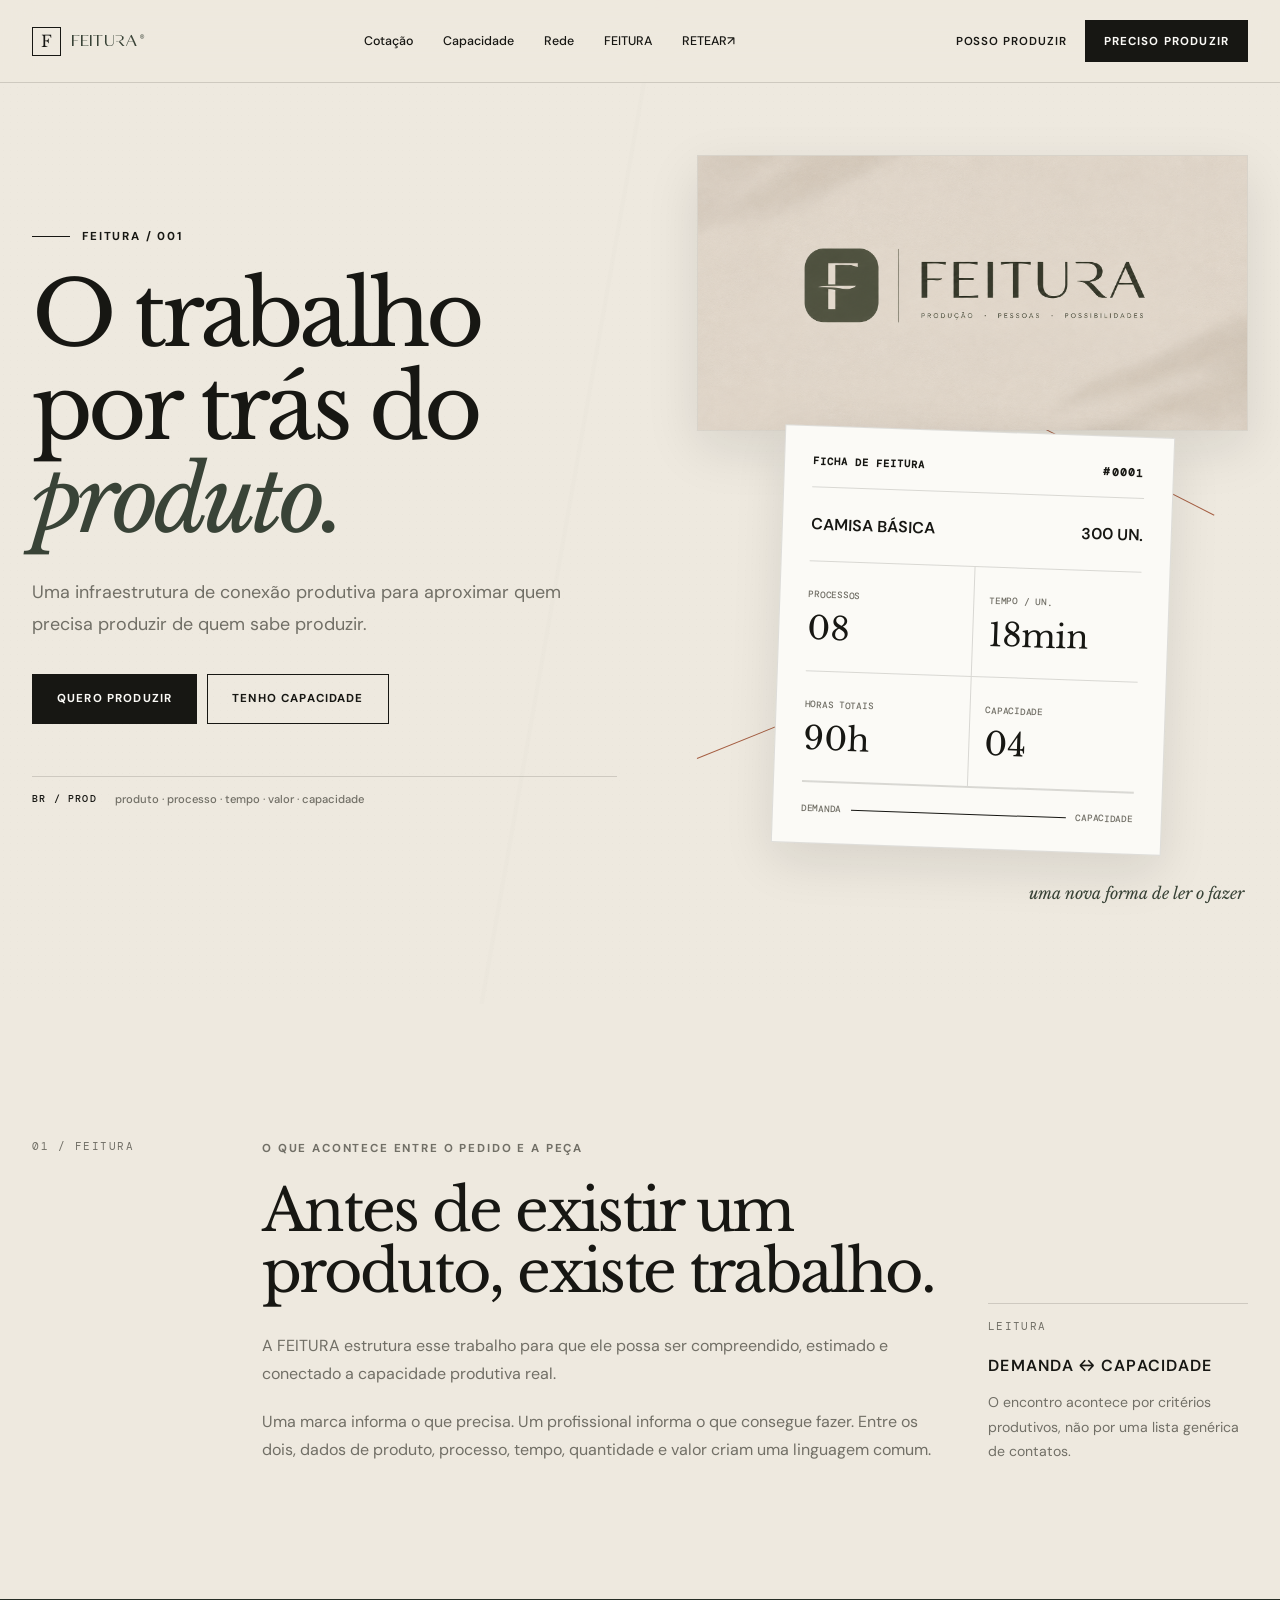
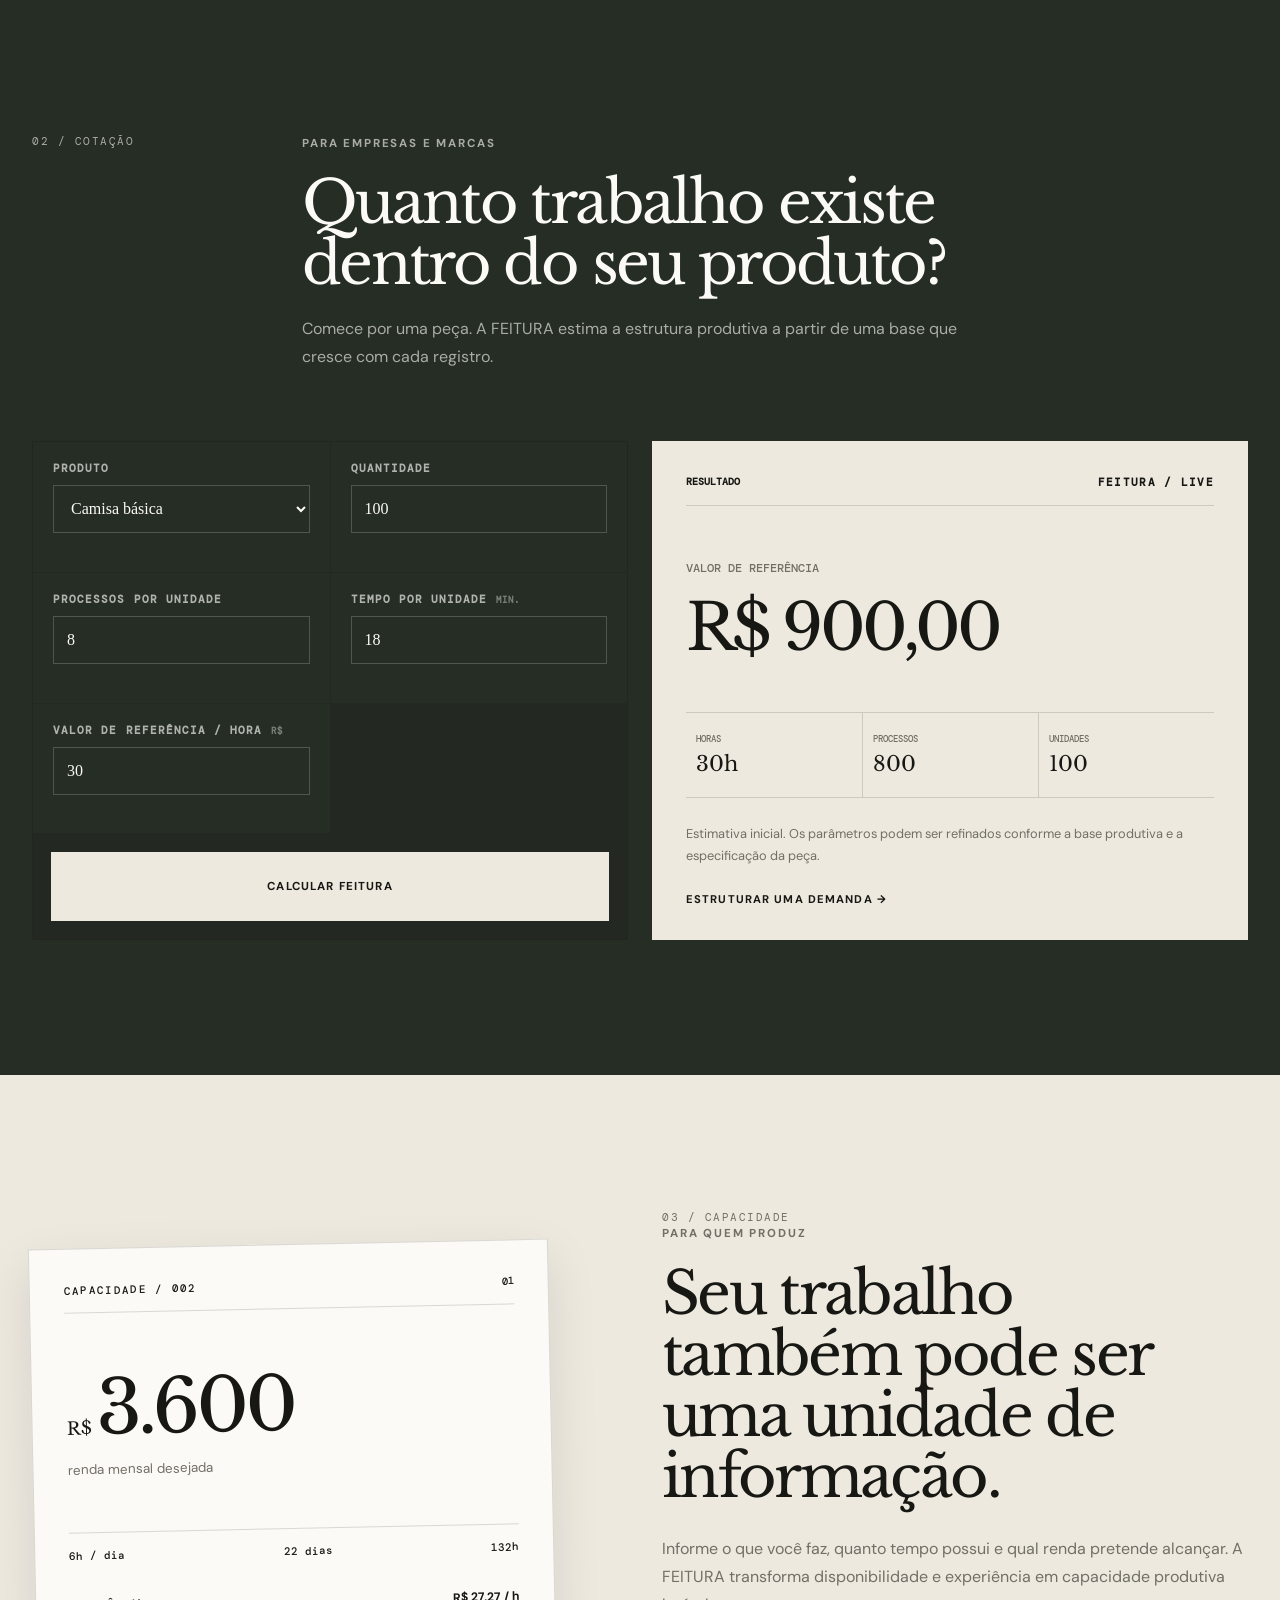
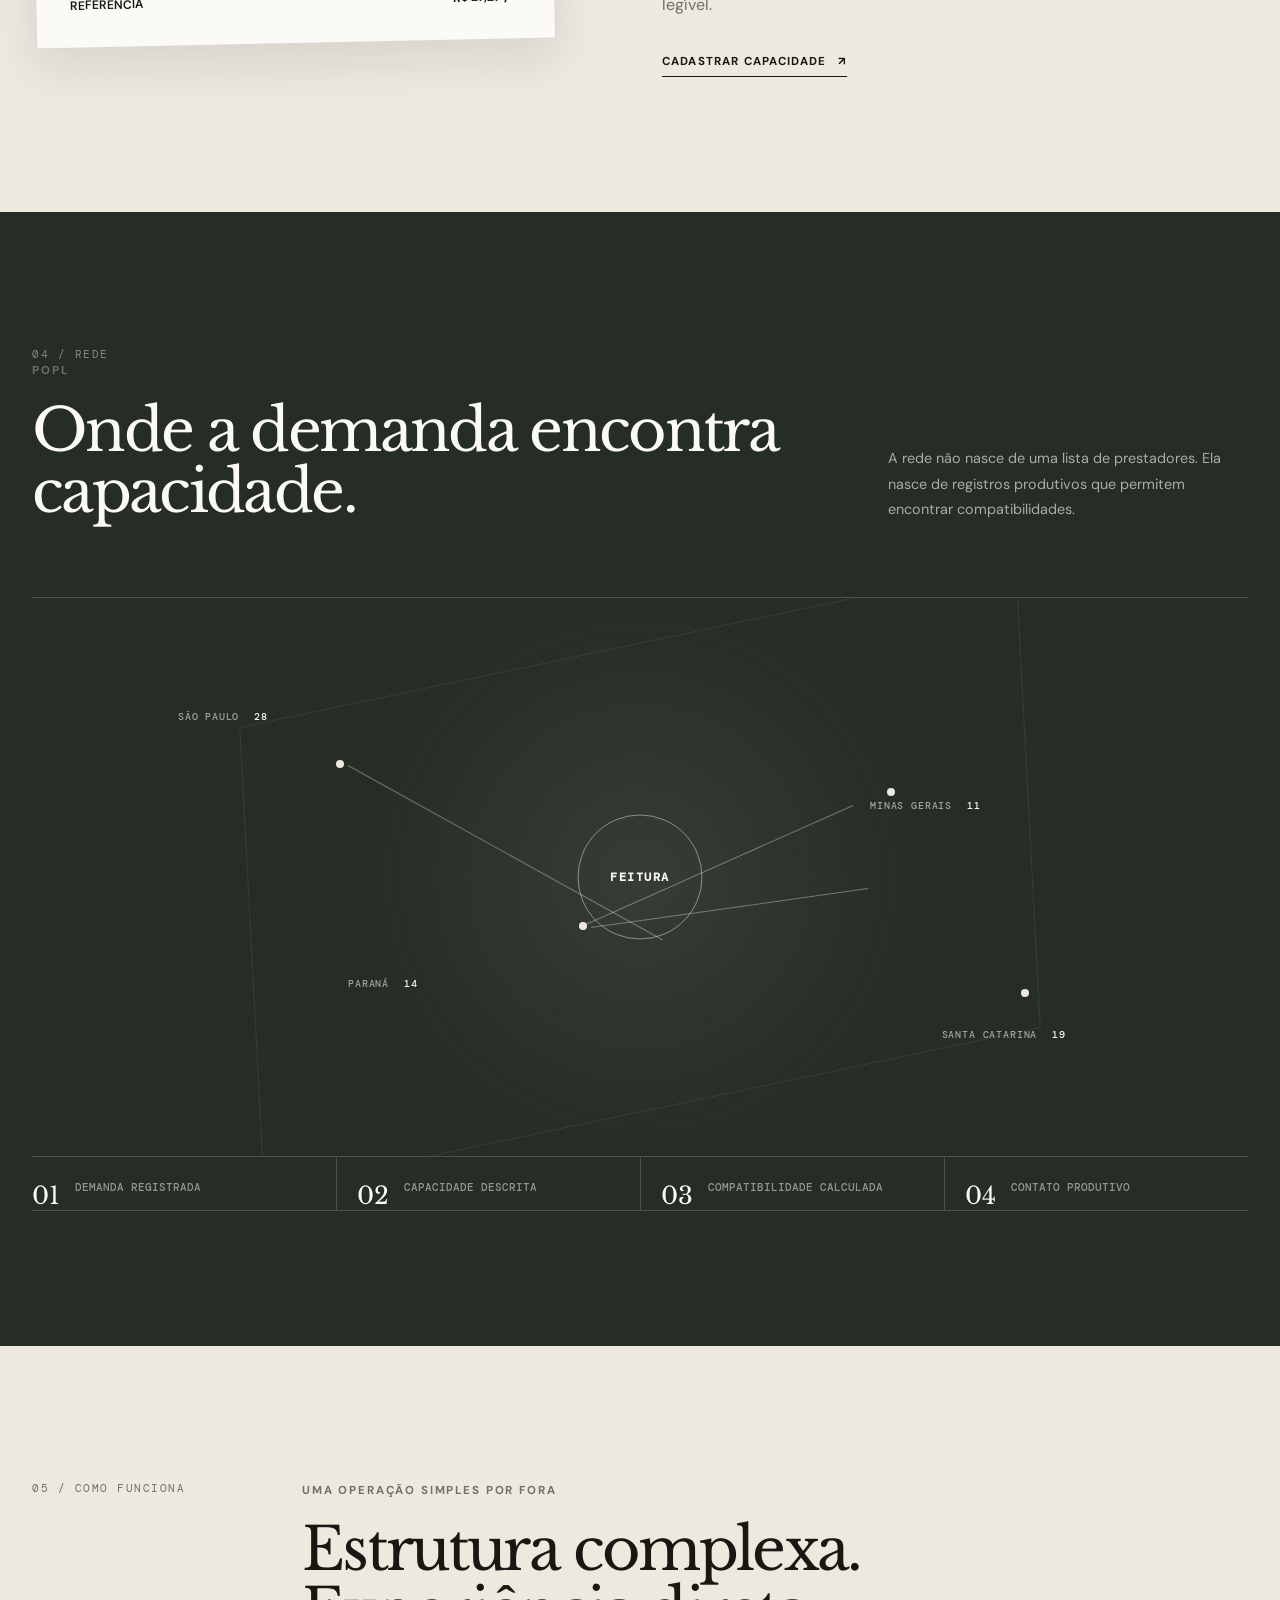
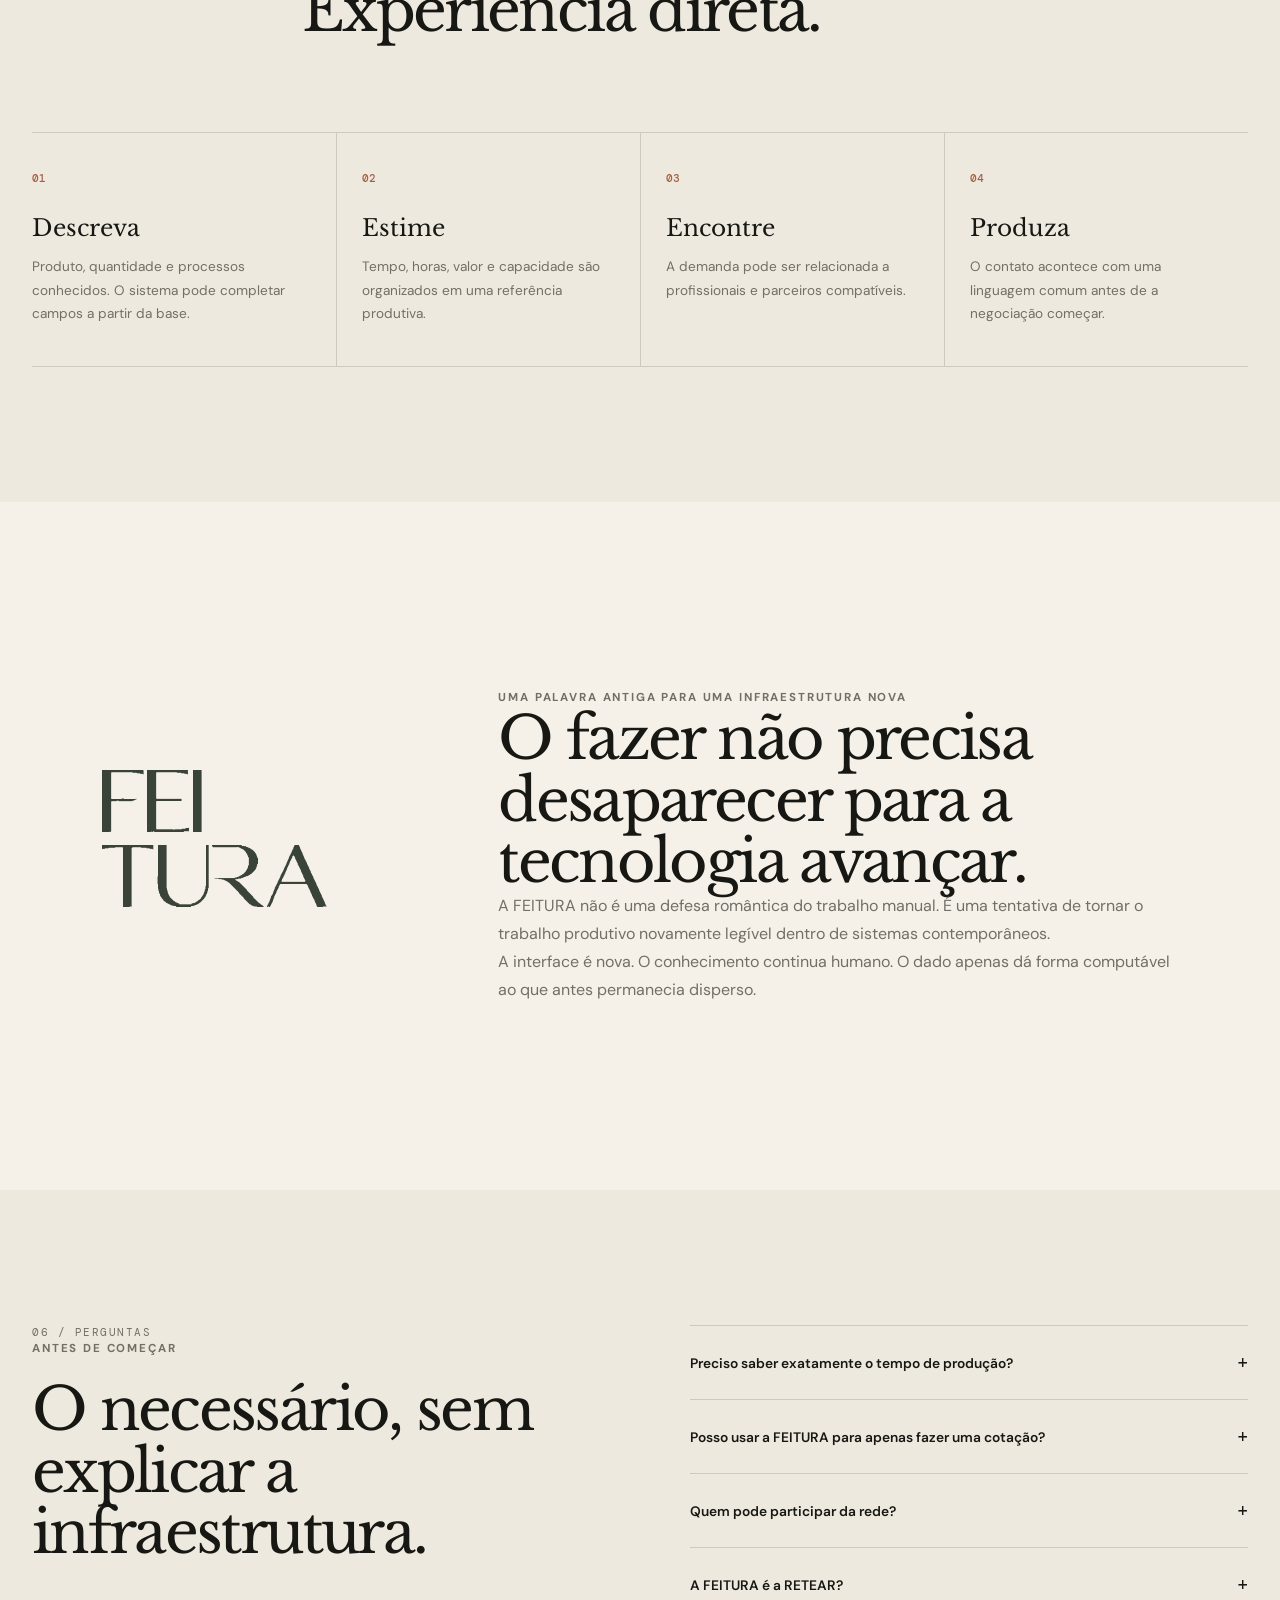
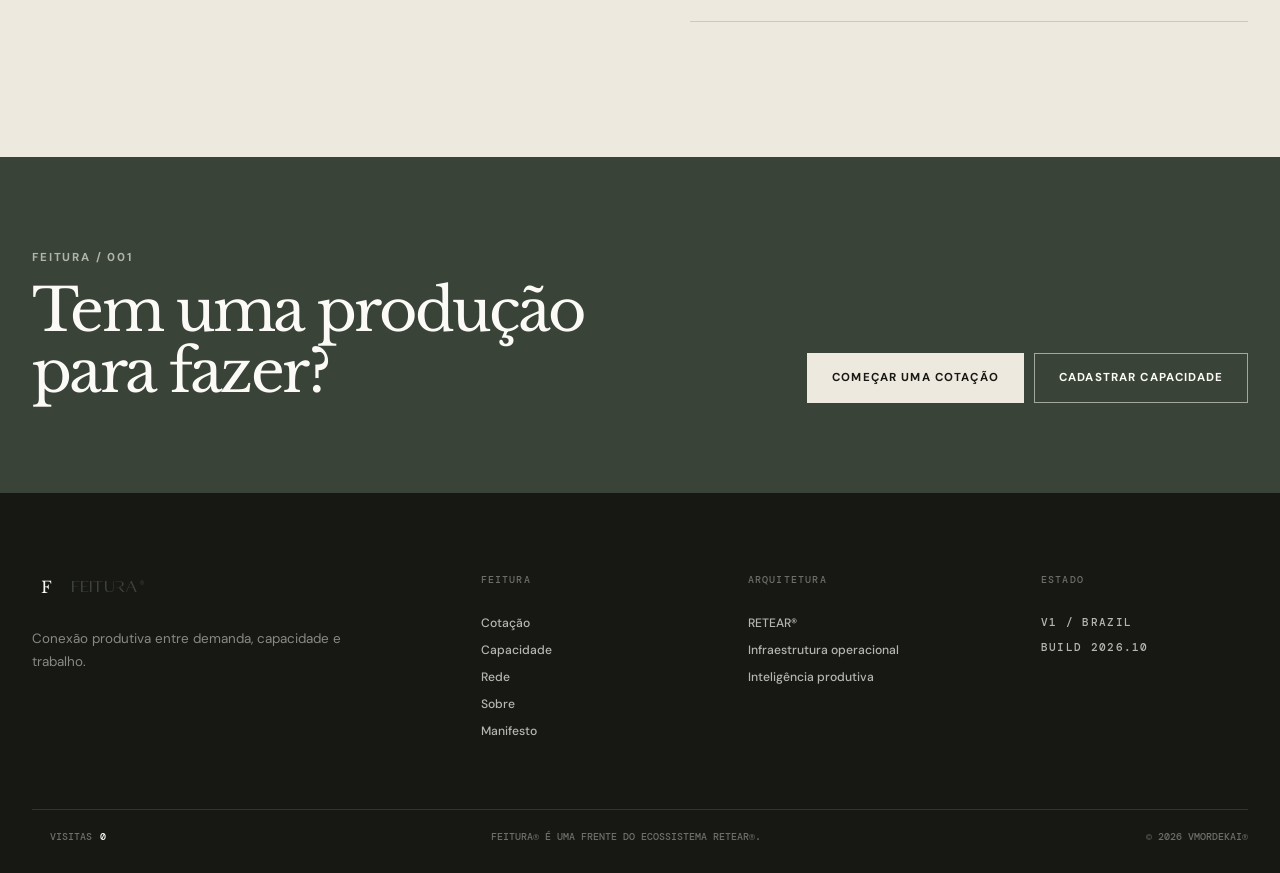
==== commit 783b9806: "factura manifesta" ====
--- a/index.html
+++ b/index.html
@@ -535,6 +535,7 @@
       <a href="pages/capacidade.html">Capacidade</a>
       <a href="pages/rede.html">Rede</a>
       <a href="pages/feitura.html">Sobre</a>
+      <a href="pages/manifesto.html">Manifesto</a>
     </div>
     <div>
       <span class="footer-title">Arquitetura</span>
@@ -553,6 +554,7 @@
     </div>
   </div>
 	<div class="shell footer-bottom">
+    <span class="visitor-counter" hidden aria-live="polite">VISITAS <strong data-visitor-count>0</strong></span>
 	  <span>
 		FEITURA® é uma frente do ecossistema
 		<a href="https://victormordekai.github.io/RE-TEAR/"
--- a/css/footer.css
+++ b/css/footer.css
@@ -4,3 +4,5 @@
 .footer-title{display:block;margin-bottom:18px;font:500 .62rem "DM Mono",monospace;letter-spacing:.12em;color:rgba(251,250,246,.38);text-transform:uppercase}
 .footer-grid>div:not(:first-child){display:flex;flex-direction:column;gap:11px;font:500 .76rem "DM Sans",sans-serif;color:rgba(251,250,246,.7)}
 .footer-bottom{display:flex;justify-content:space-between;gap:20px;margin-top:70px;padding-top:20px;border-top:1px solid rgba(251,250,246,.12);font:500 .62rem "DM Mono",monospace;color:rgba(251,250,246,.38);text-transform:uppercase}
+.visitor-counter{display:inline-flex;gap:8px;align-items:center;margin-left:18px}.visitor-counter strong{font-weight:500;color:var(--white)}
+@media(max-width:700px){.visitor-counter{display:block;margin:8px 0 0}}
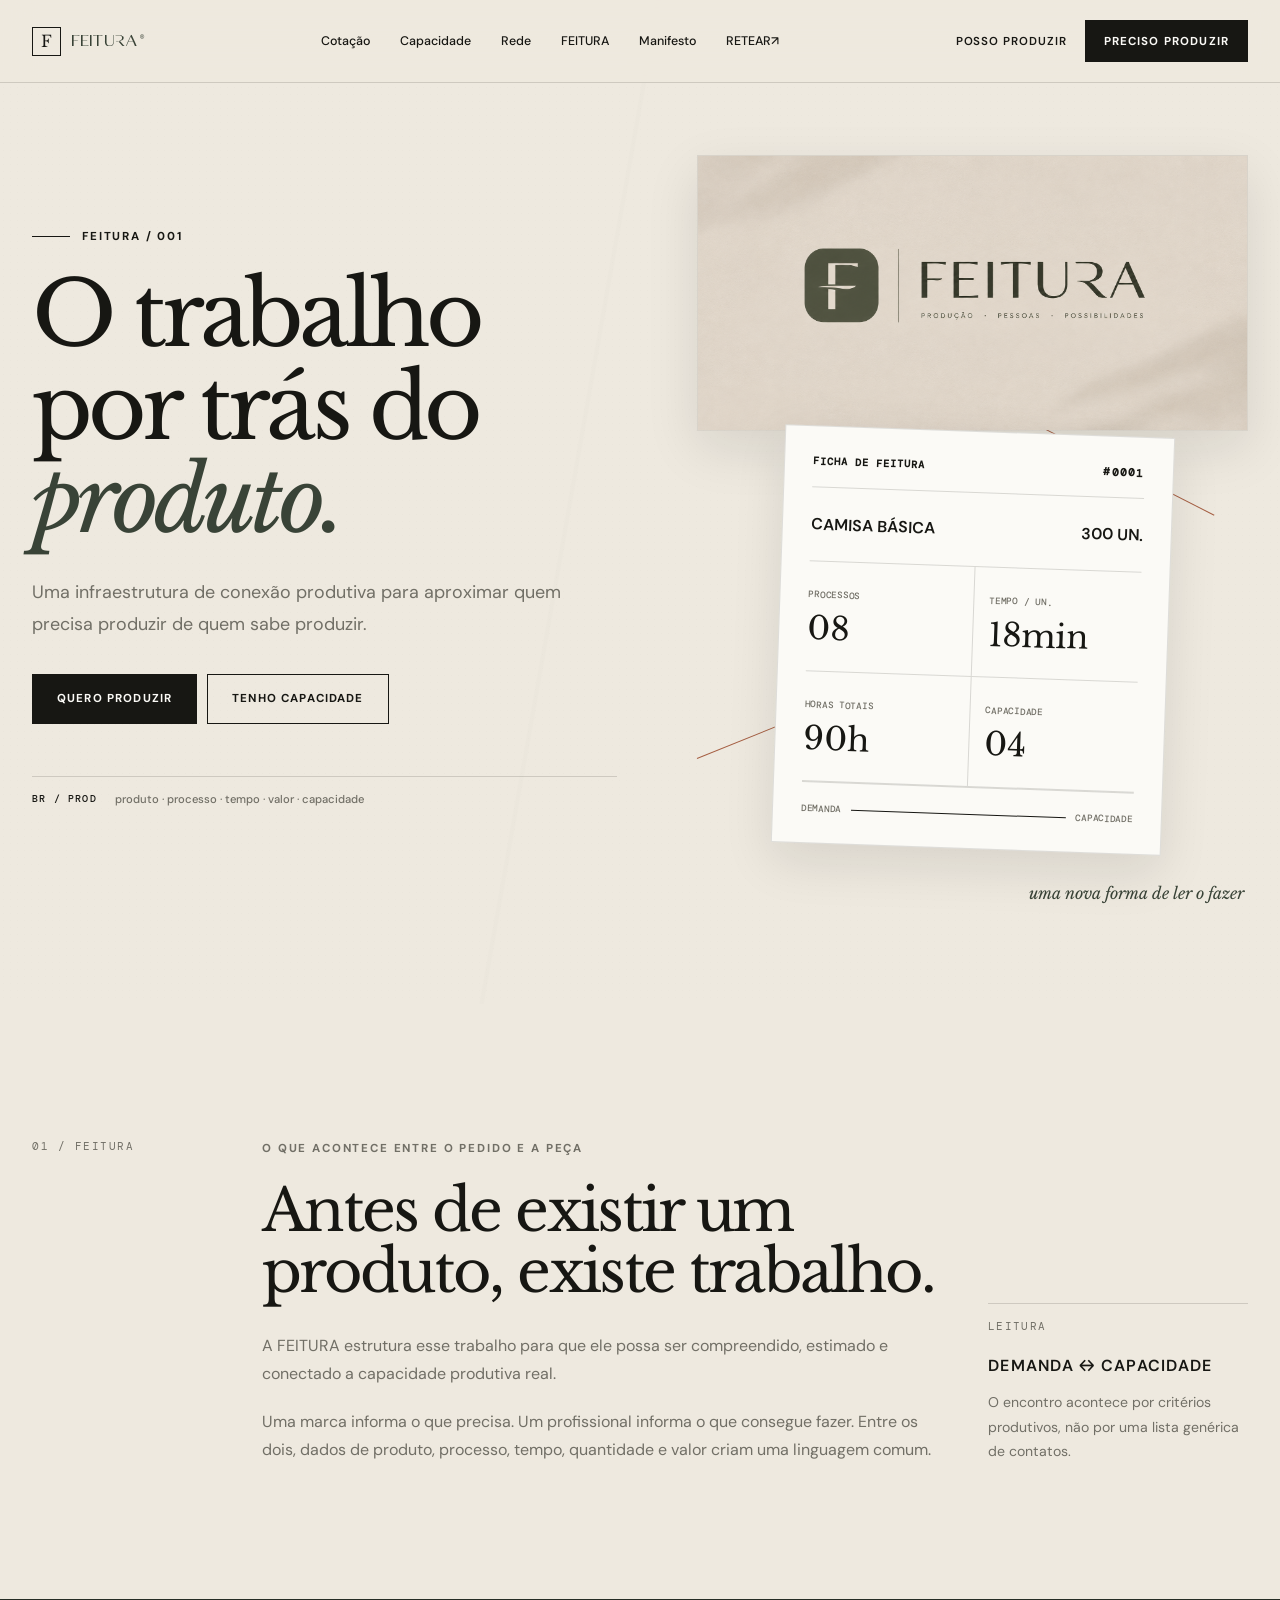
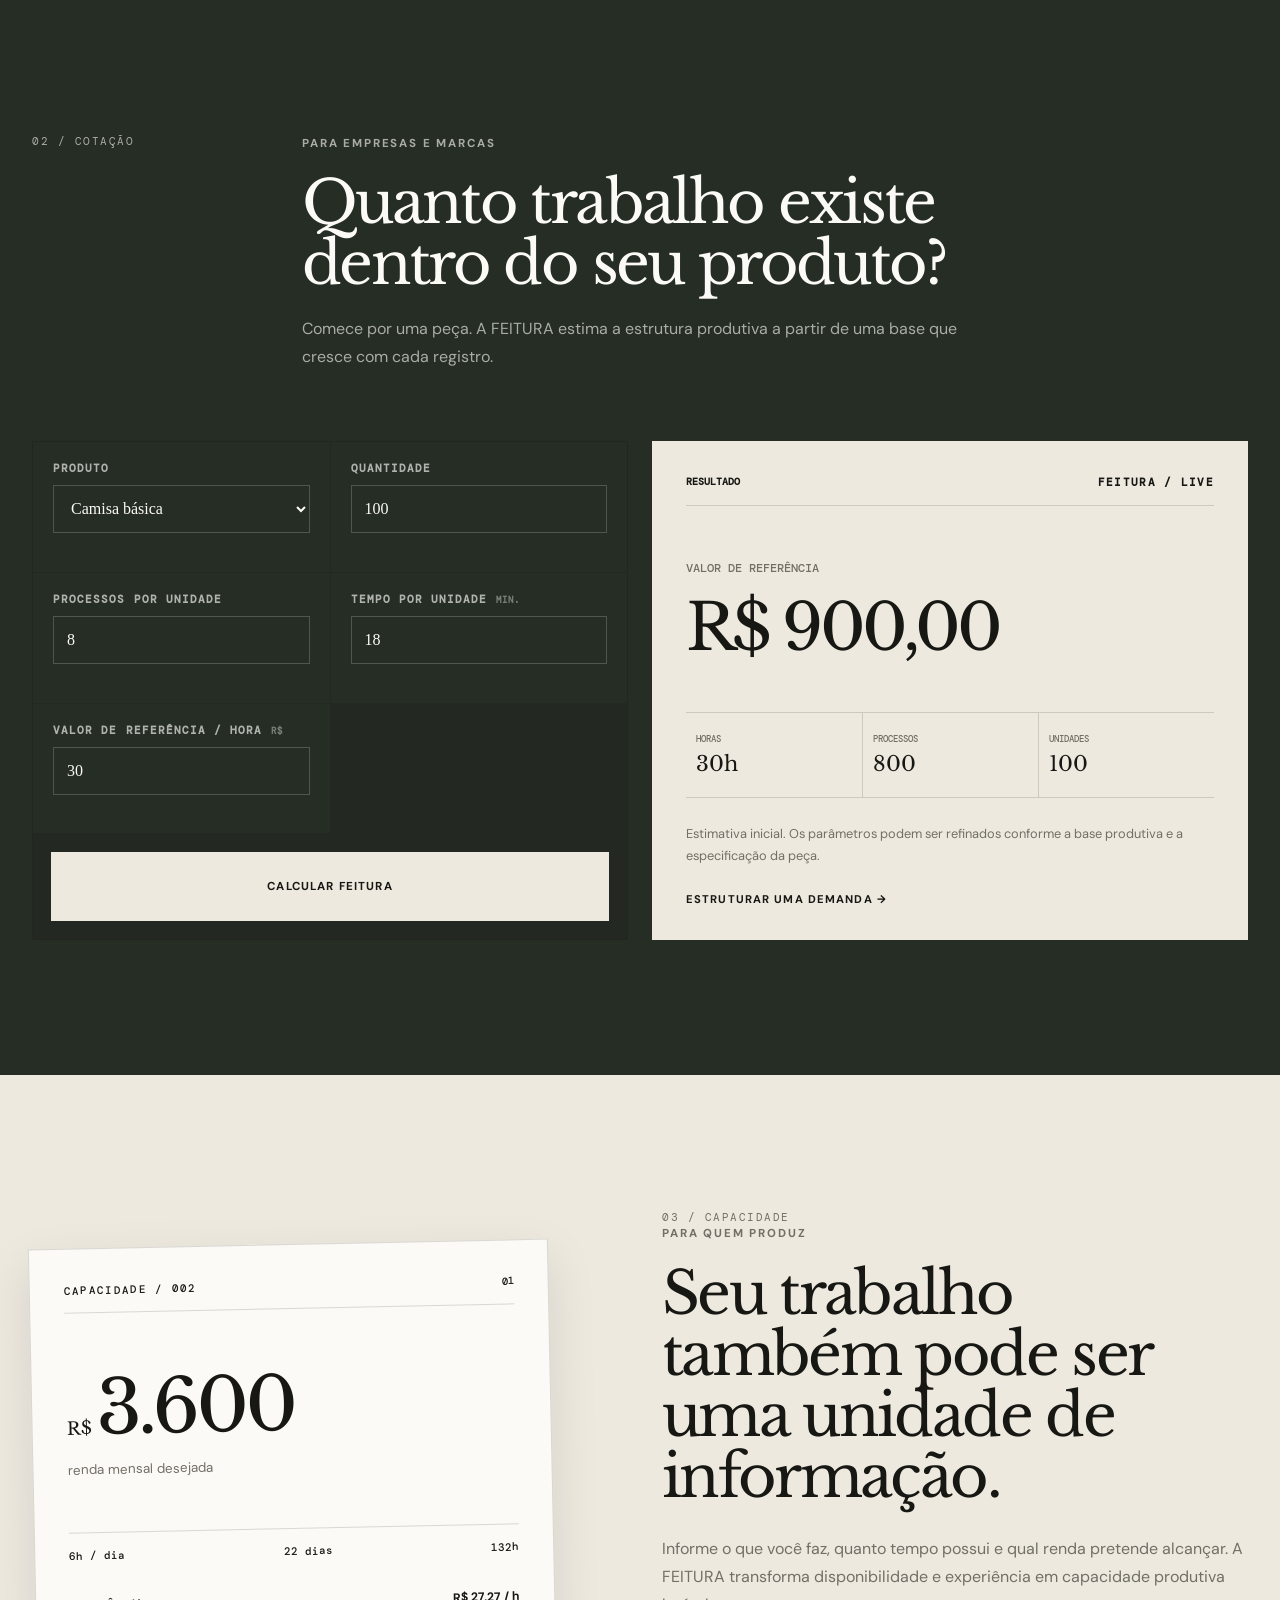
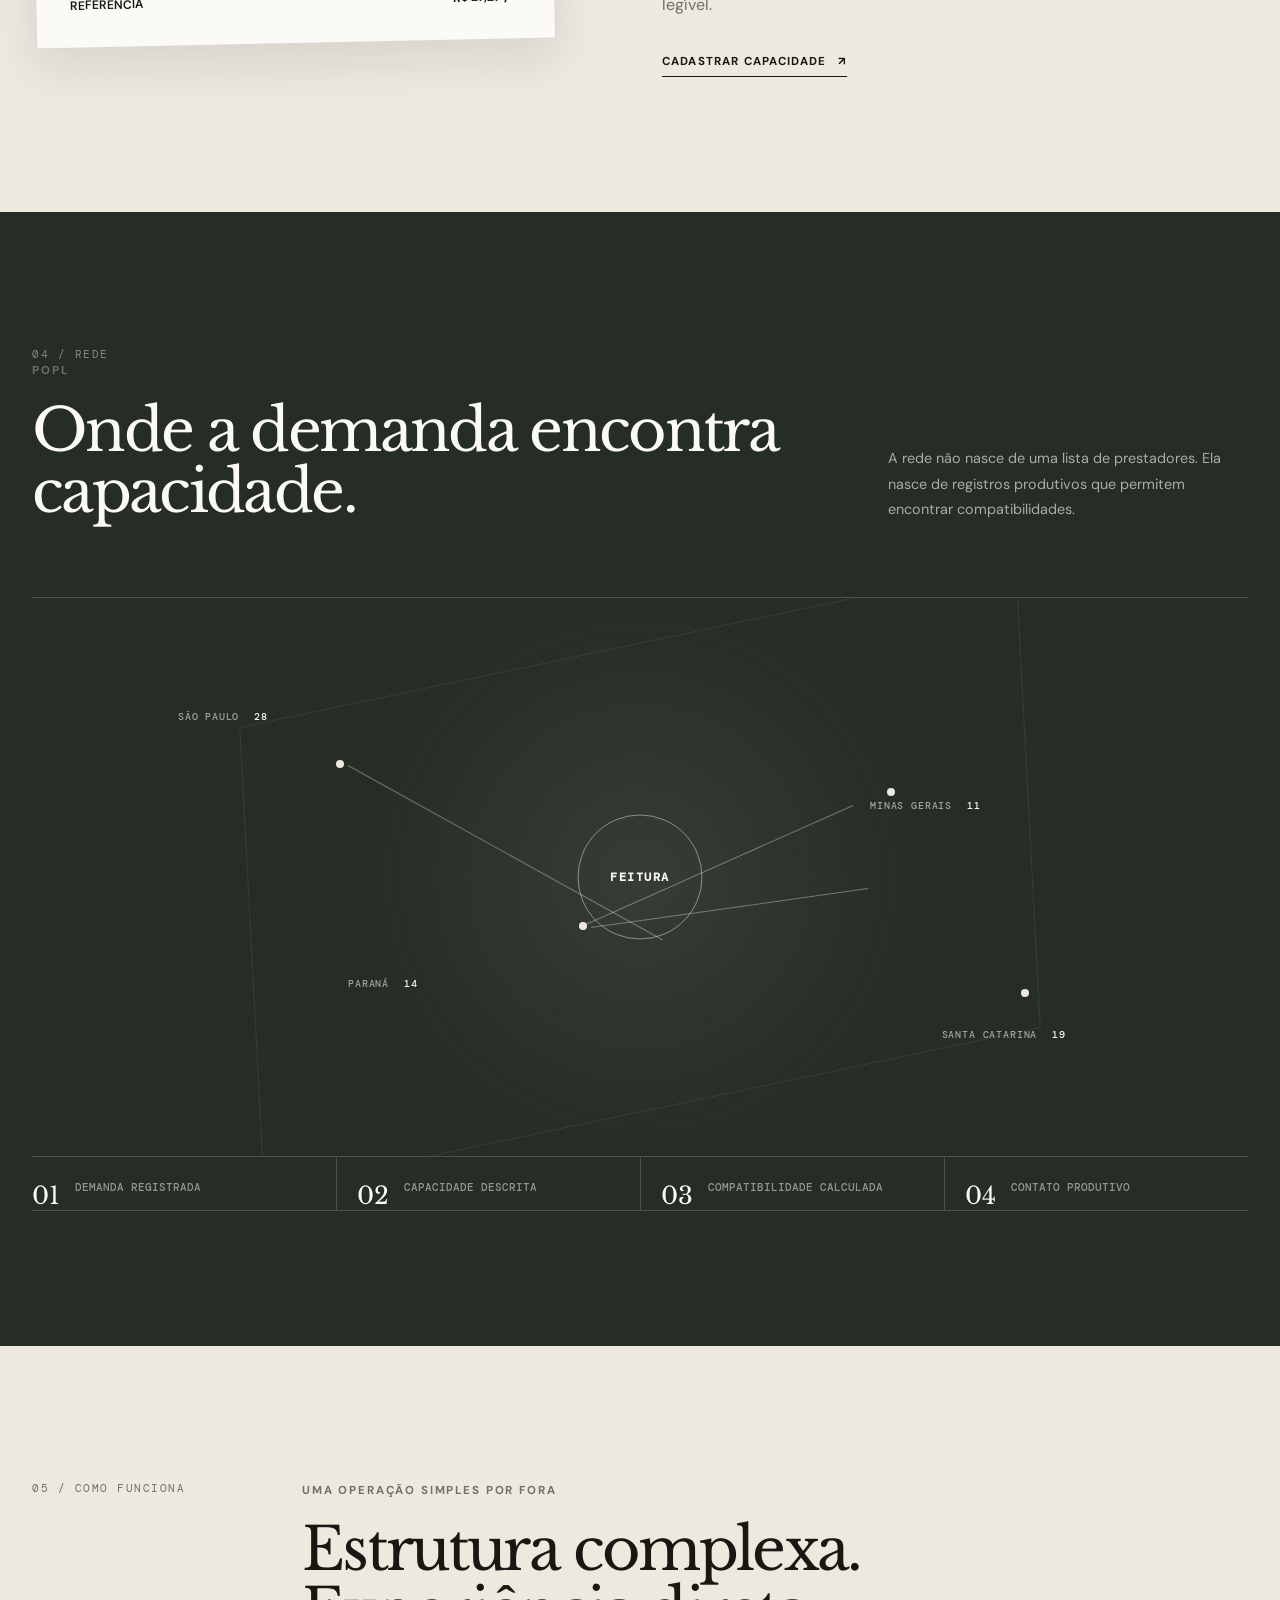
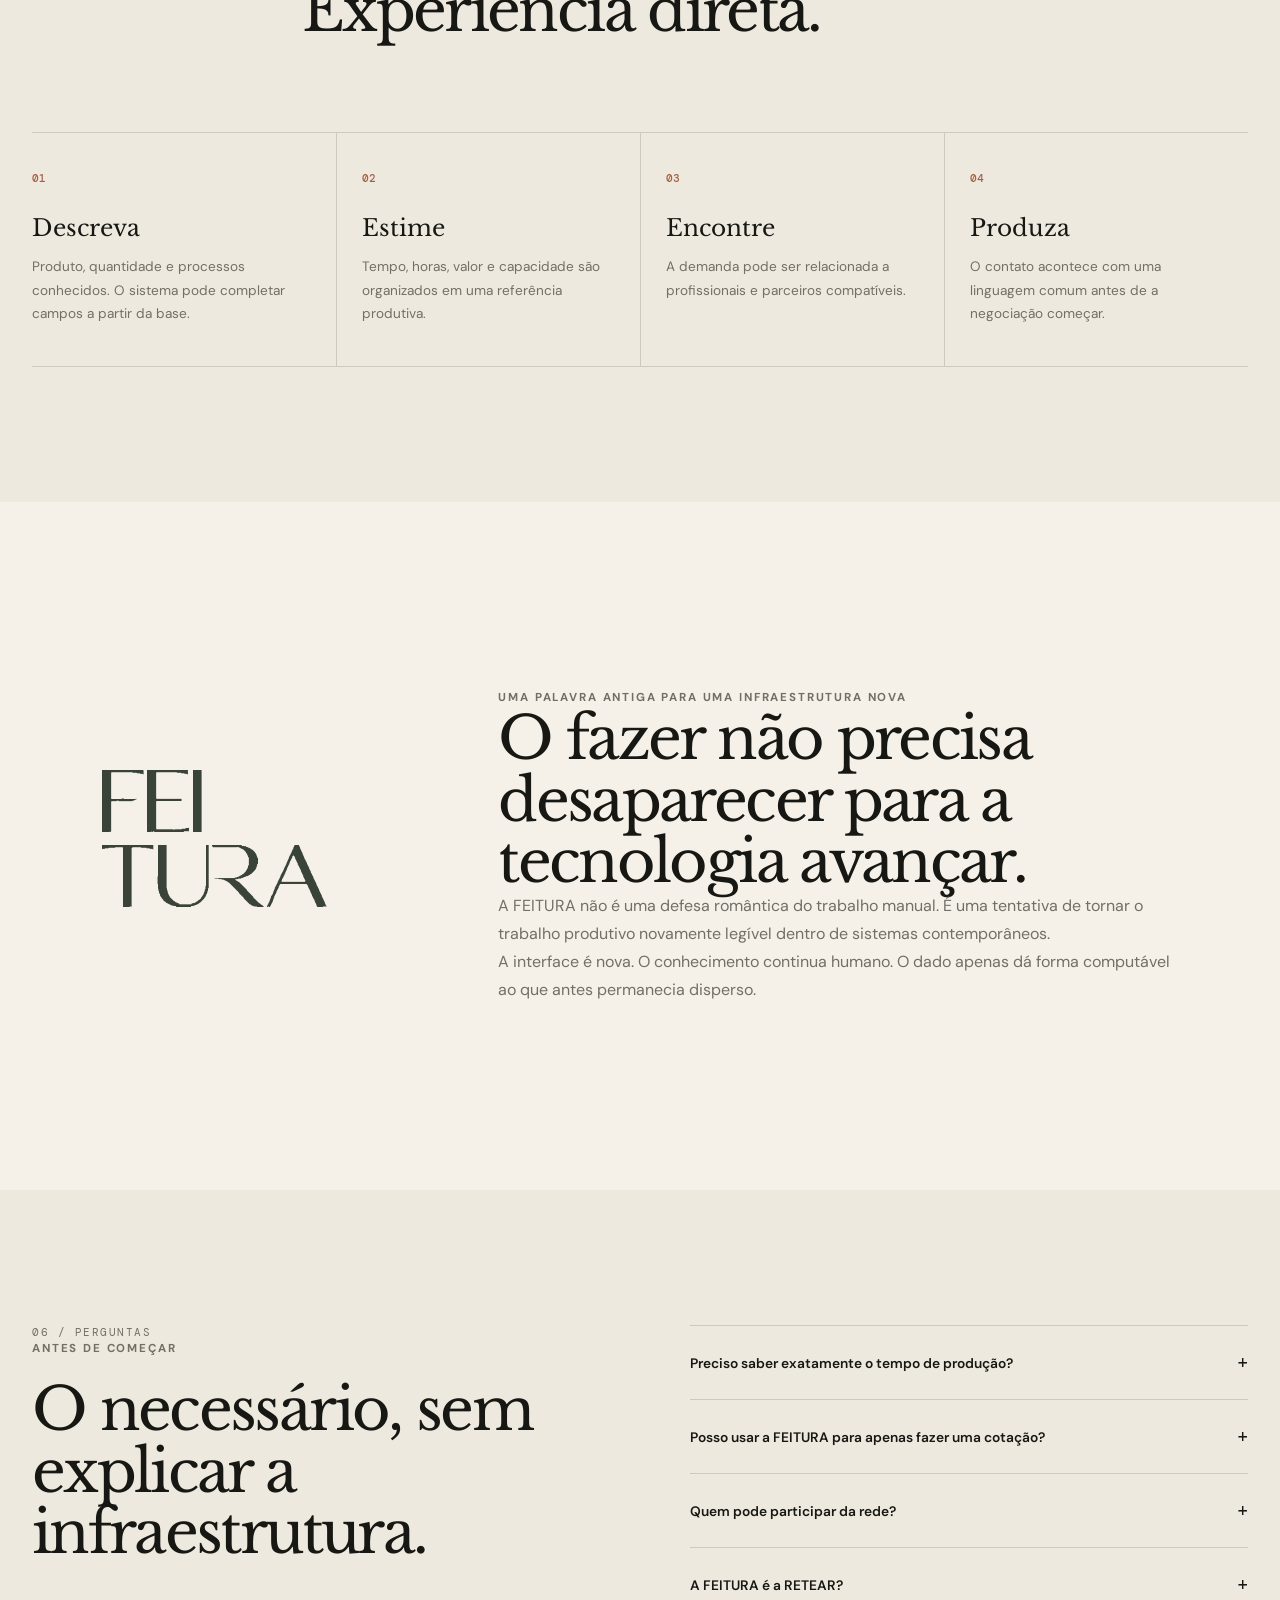
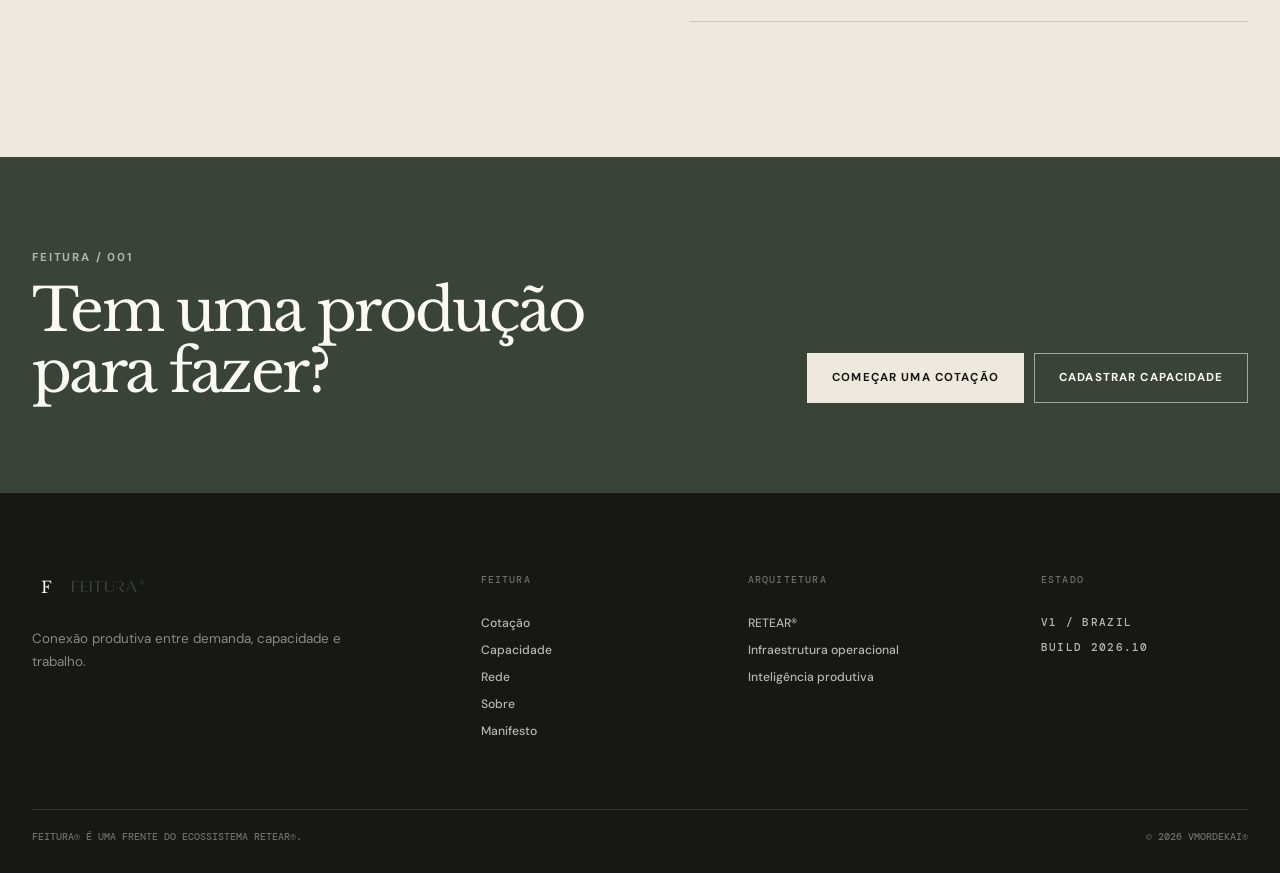
==== commit 4938919e: "cotar up" ====
--- a/index.html
+++ b/index.html
@@ -218,41 +218,42 @@
 </head>
 
 <body>
-<header class="site-header" data-header>
+<header class="site-header">
   <div class="shell nav">
     <a class="brand" href="index.html" aria-label="FEITURA início">
       <span class="brand-mark">F</span>
       <span class="brand-word">FEITURA<sup>®</sup></span>
     </a>
 
-	<nav class="nav-links" aria-label="Navegação principal">
-	  <a href="#cotacao">Cotação</a>
-	  <a href="#capacidade">Capacidade</a>
-	  <a href="#rede">Rede</a>
-	  <a href="#feitura">FEITURA</a>
-	  <a href="https://victormordekai.github.io/RE-TEAR/"
-		 target="_blank"
-		 rel="noopener noreferrer">RETEAR↗</a>
-	</nav>
+    <nav class="nav-links" aria-label="Navegação principal">
+      <a href="#cotacao">Cotação</a>
+      <a href="#capacidade">Capacidade</a>
+      <a href="#rede">Rede</a>
+      <a href="#feitura">FEITURA</a>
+      <a href="pages/manifesto.html">Manifesto</a>
+      <a href="https://victormordekai.github.io/RE-TEAR/" target="_blank" rel="noopener noreferrer">RETEAR↗</a>
+    </nav>
 
     <div class="nav-actions">
       <a class="text-link" href="pages/capacidade.html">Posso produzir</a>
       <a class="button button-dark button-small" href="pages/cotar.html">Preciso produzir</a>
     </div>
 
-    <button class="menu-button" type="button" aria-expanded="false" aria-controls="mobileMenu" data-menu-button>
+    <button class="menu-button" type="button" aria-expanded="false" aria-controls="mobileMenu" data-menu-button aria-label="Abrir menu">
       <span></span><span></span>
     </button>
   </div>
 
-  <div class="mobile-menu" id="mobileMenu" data-mobile-menu>
-    <a href="#cotacao">Cotação</a>
-    <a href="#capacidade">Capacidade</a>
-    <a href="#rede">Rede</a>
-    <a href="pages/feitura.html">Sobre a FEITURA</a>
-    <a href="pages/capacidade.html">Posso produzir</a>
-    <a href="pages/cotar.html">Preciso produzir</a>
-  </div>
+  <nav class="mobile-menu" id="mobileMenu" data-mobile-menu aria-label="Navegação móvel">
+      <a href="#cotacao">Cotação</a>
+      <a href="#capacidade">Capacidade</a>
+      <a href="#rede">Rede</a>
+      <a href="#feitura">Sobre a FEITURA</a>
+      <a href="pages/manifesto.html">Manifesto</a>
+      <a href="pages/capacidade.html">Posso produzir</a>
+      <a href="pages/cotar.html">Preciso produzir</a>
+      <a href="https://victormordekai.github.io/RE-TEAR/" target="_blank" rel="noopener noreferrer">RETEAR↗</a>
+  </nav>
 </header>
 
 <main>
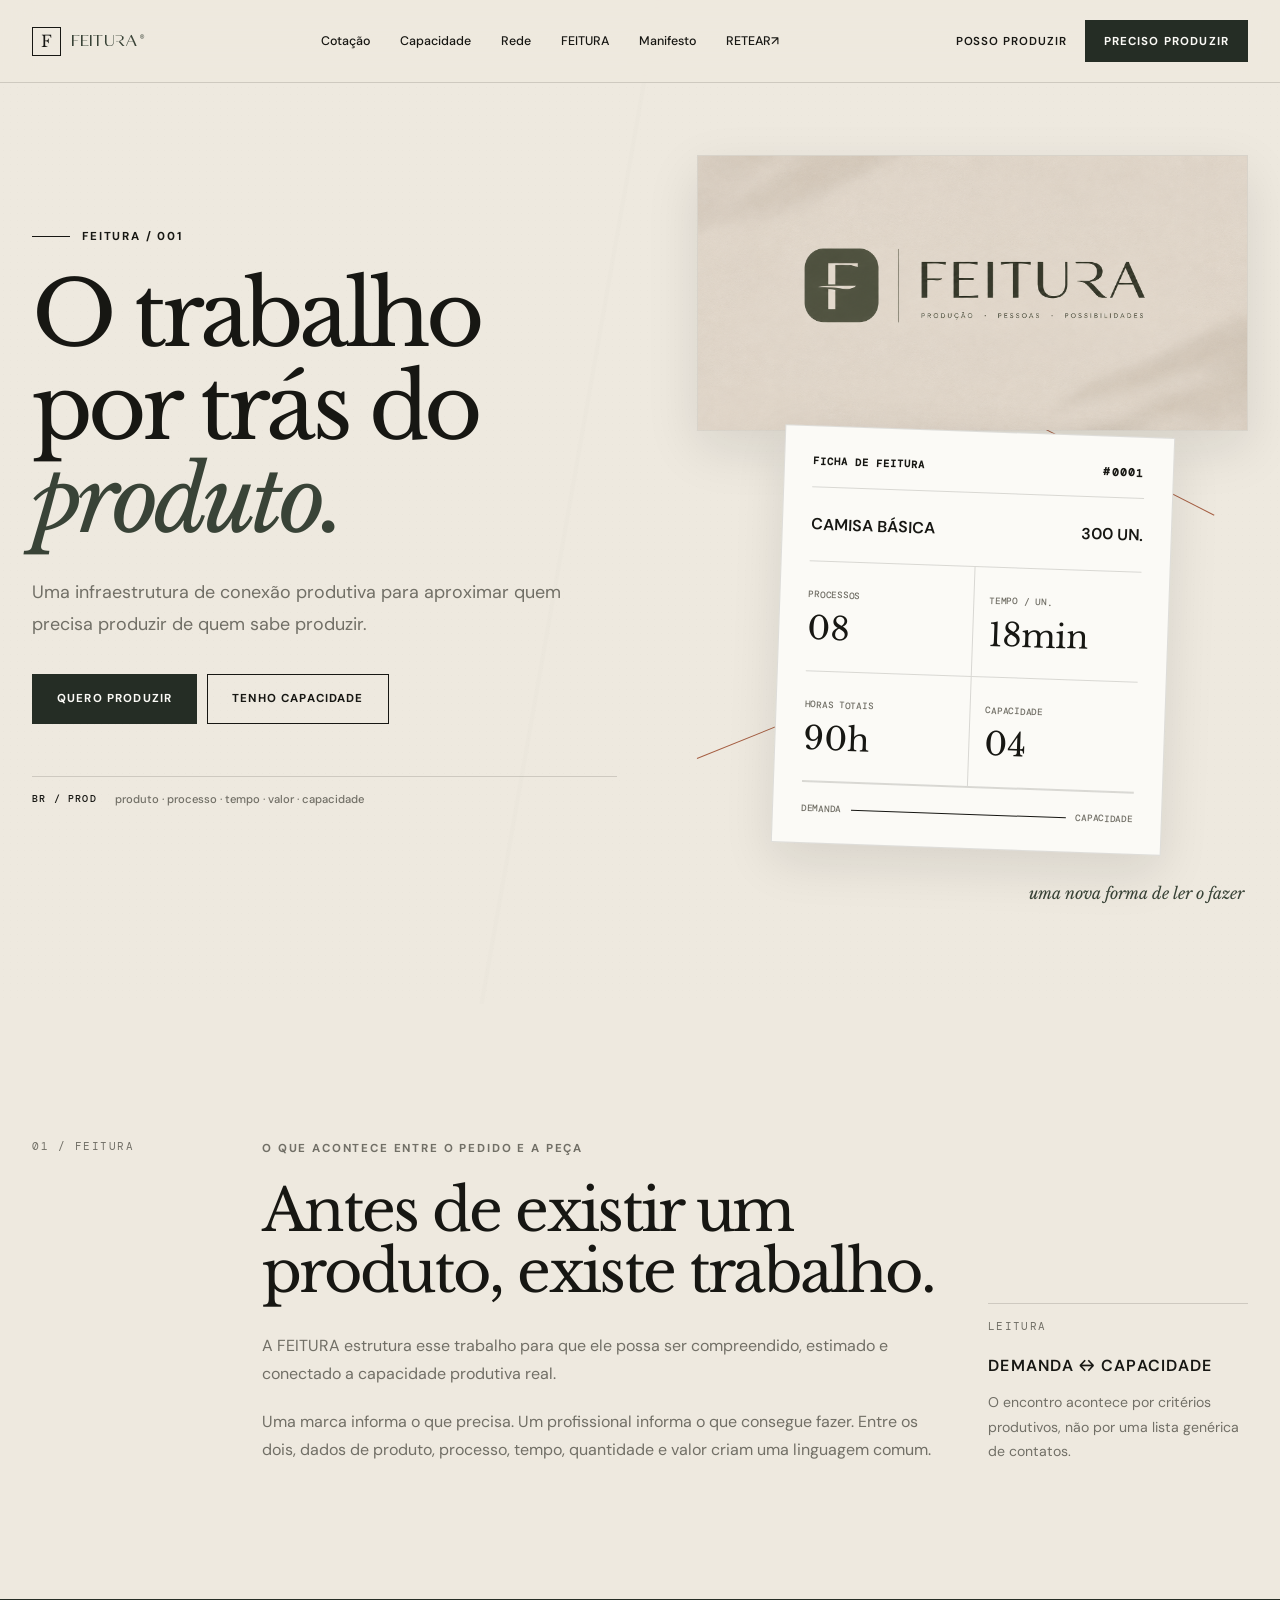
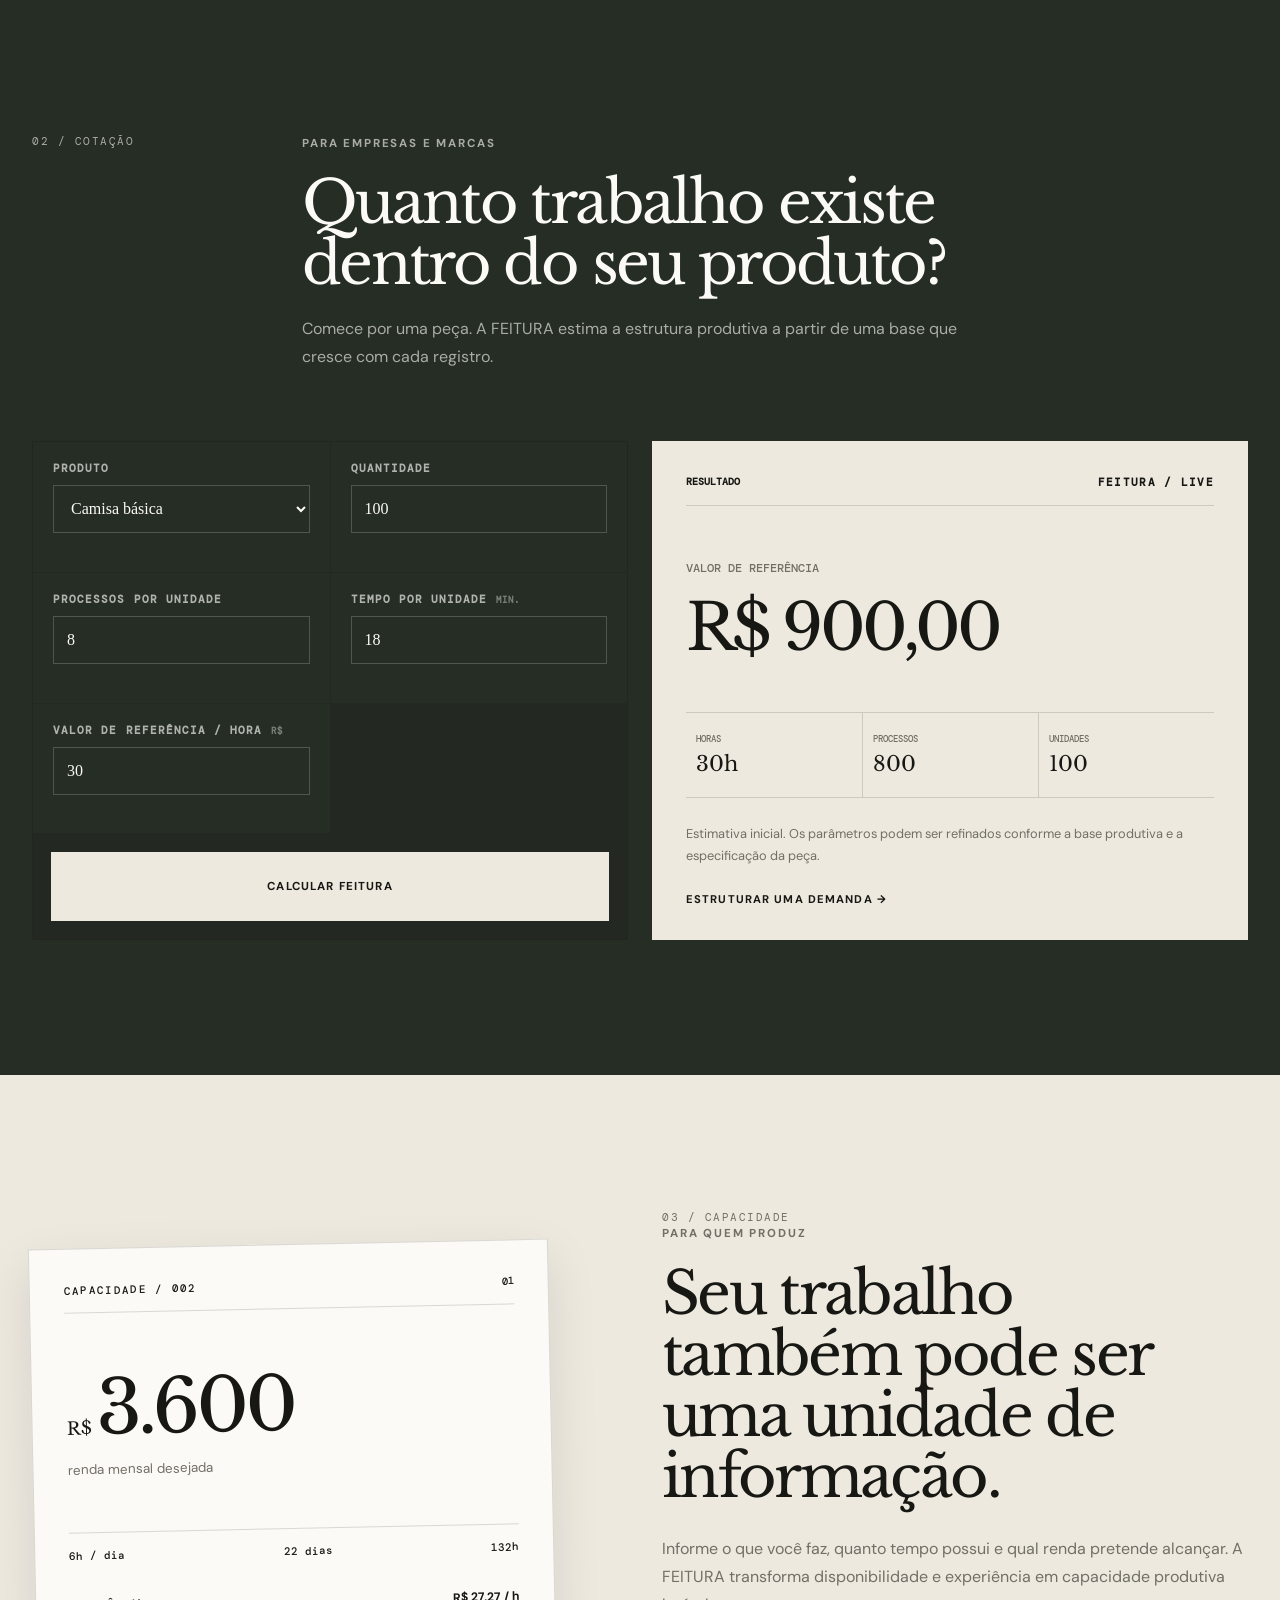
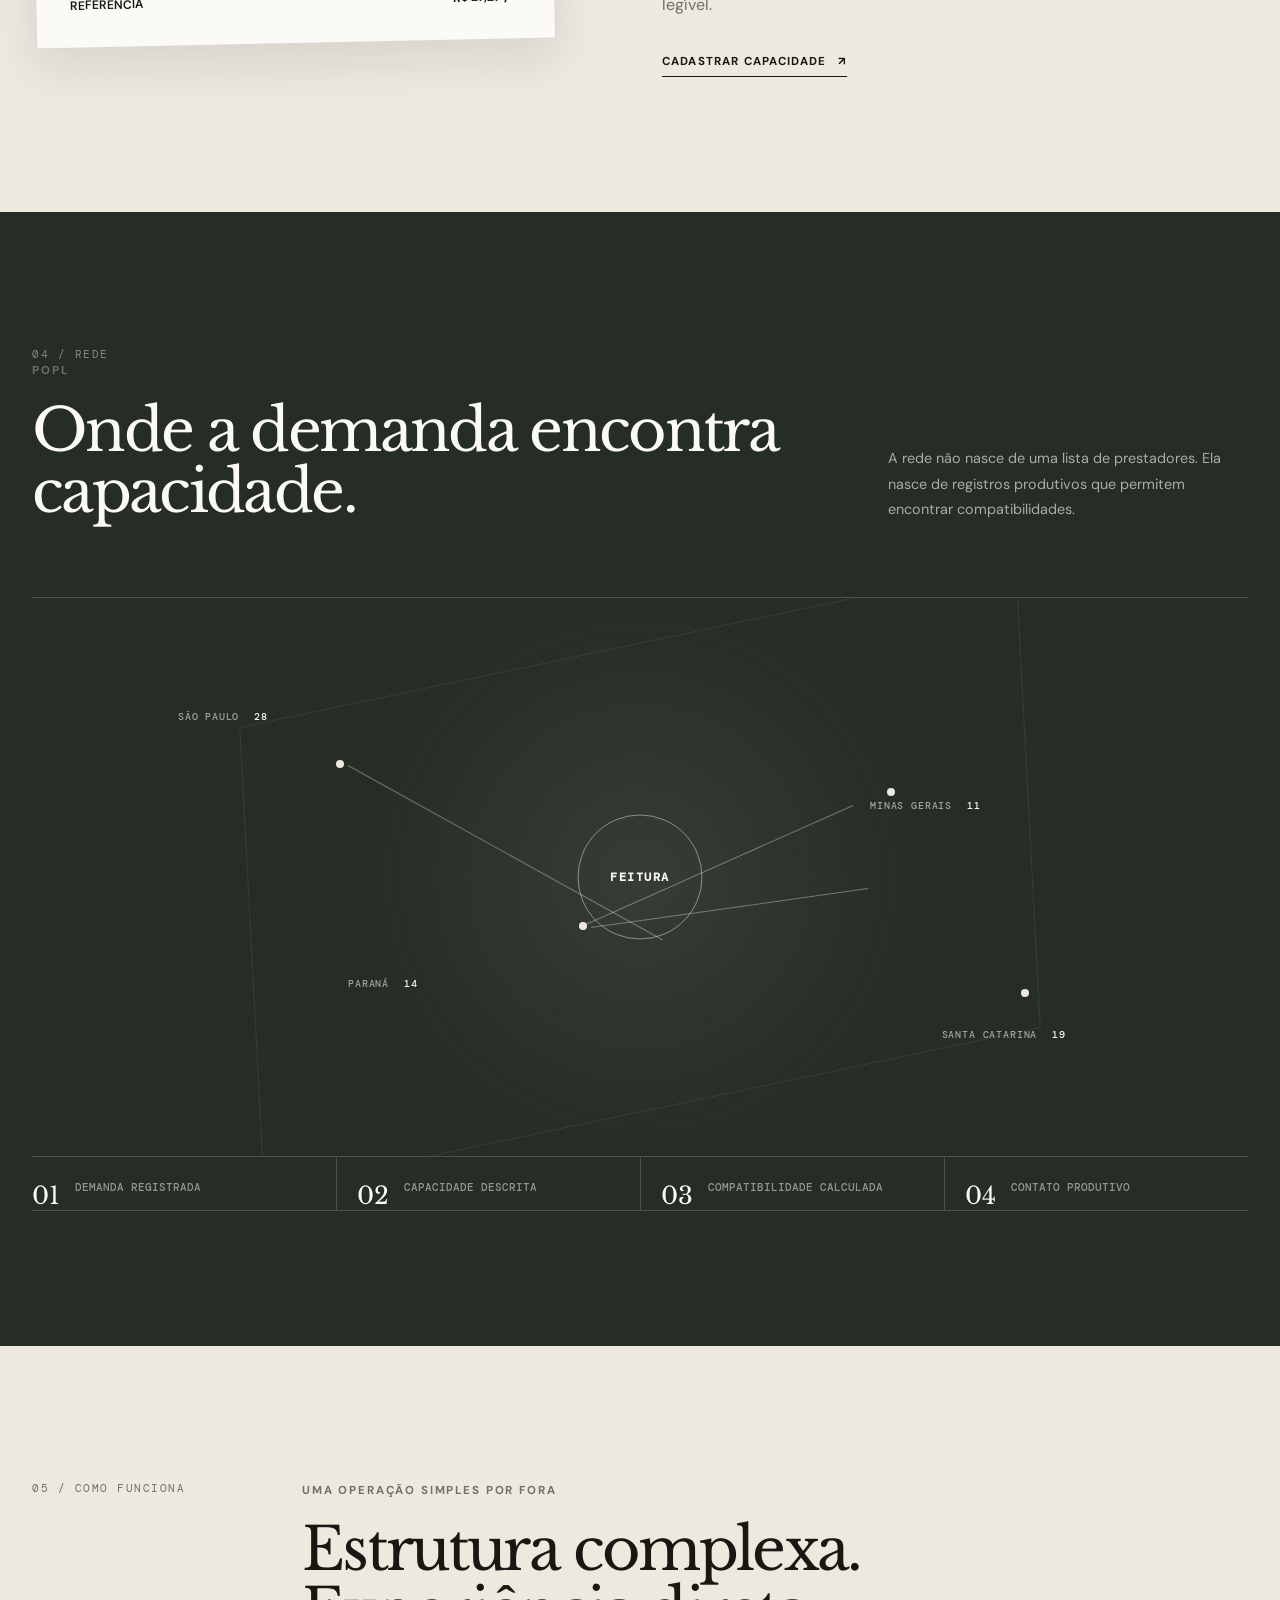
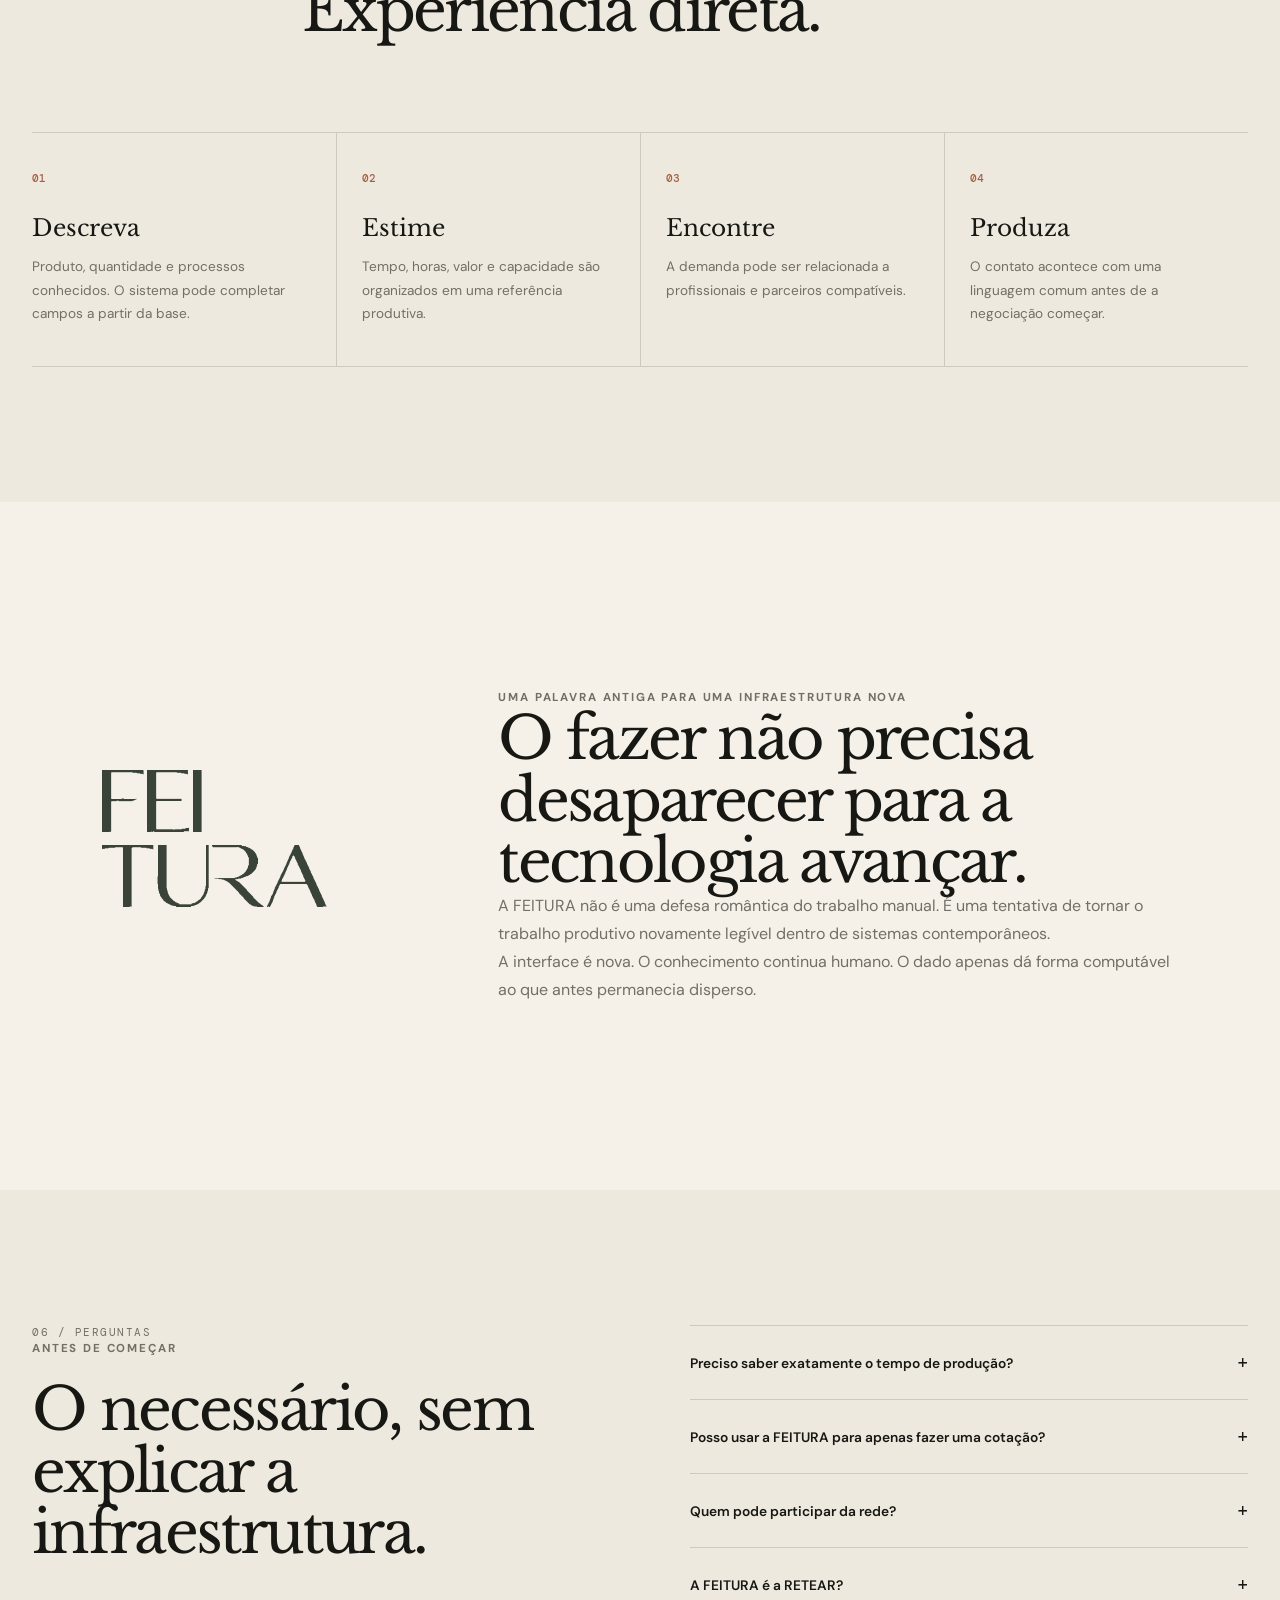
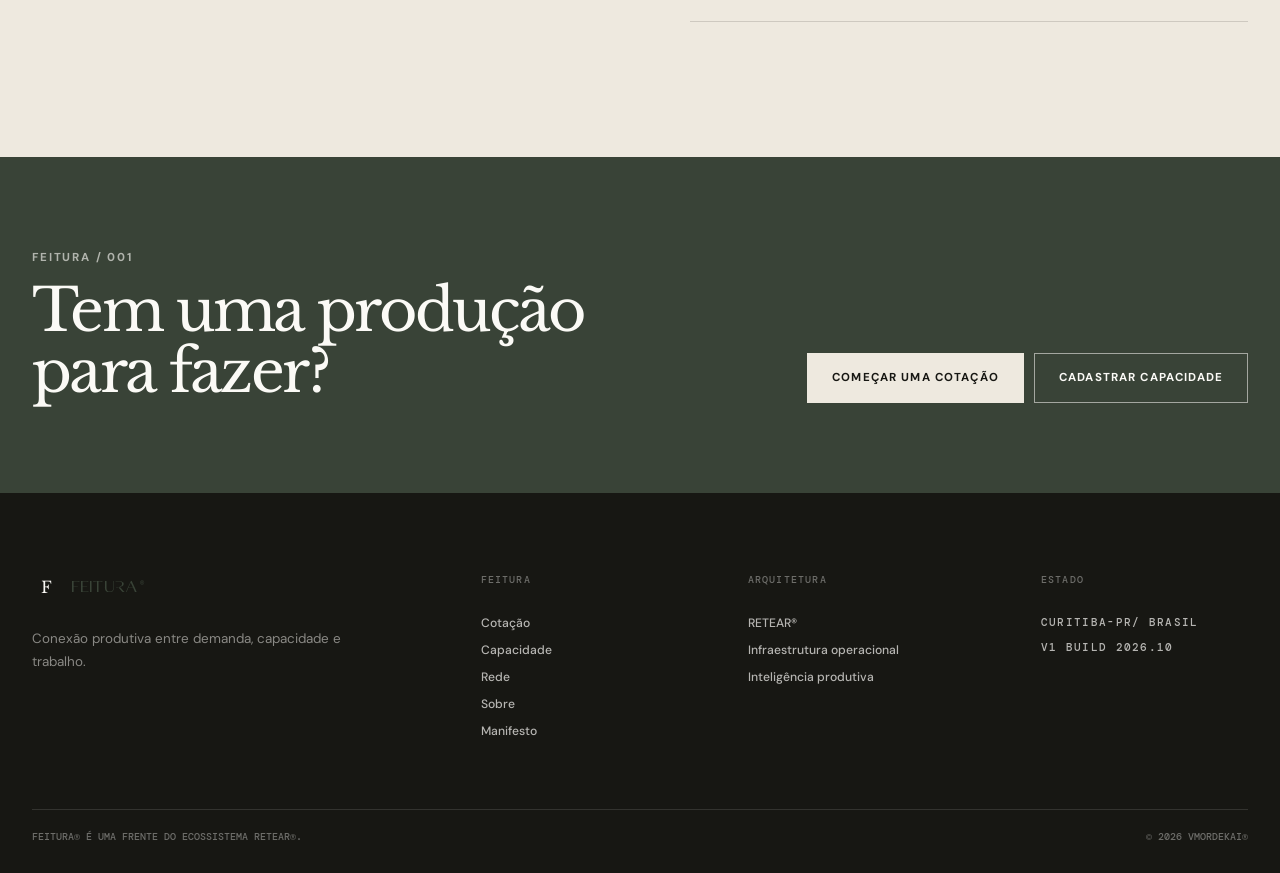
==== commit ca4d5e90: "footer test index" ====
--- a/index.html
+++ b/index.html
@@ -550,8 +550,8 @@
     </div>
     <div>
       <span class="footer-title">Estado</span>
-      <span class="mono">V1 / BRAZIL</span>
-      <span class="mono">BUILD 2026.10</span>
+      <span class="mono">CURITIBA-PR/ BRASIL</span>
+      <span class="mono">V1 BUILD 2026.10</span>
     </div>
   </div>
 	<div class="shell footer-bottom">
--- a/css/navbar.css
+++ b/css/navbar.css
@@ -13,7 +13,7 @@
 .button{display:inline-flex;align-items:center;justify-content:center;min-height:50px;padding:0 24px;border:1px solid transparent;font:700 .72rem "DM Sans",sans-serif;letter-spacing:.1em;text-transform:uppercase;transition:transform .25s var(--ease),background .25s,color .25s,border-color .25s}
 .button:hover{transform:translateY(-2px)}
 .button-small{min-height:42px;padding-inline:18px}
-.button-dark{background:var(--ink);color:var(--white)}
+.button-dark{background:var(--olive-dark);color:var(--white)}
 .button-outline{border-color:var(--ink)}
 .button-paper{background:var(--paper);color:var(--ink)}
 .button-light-outline{border-color:rgba(251,250,246,.55);color:var(--white)}
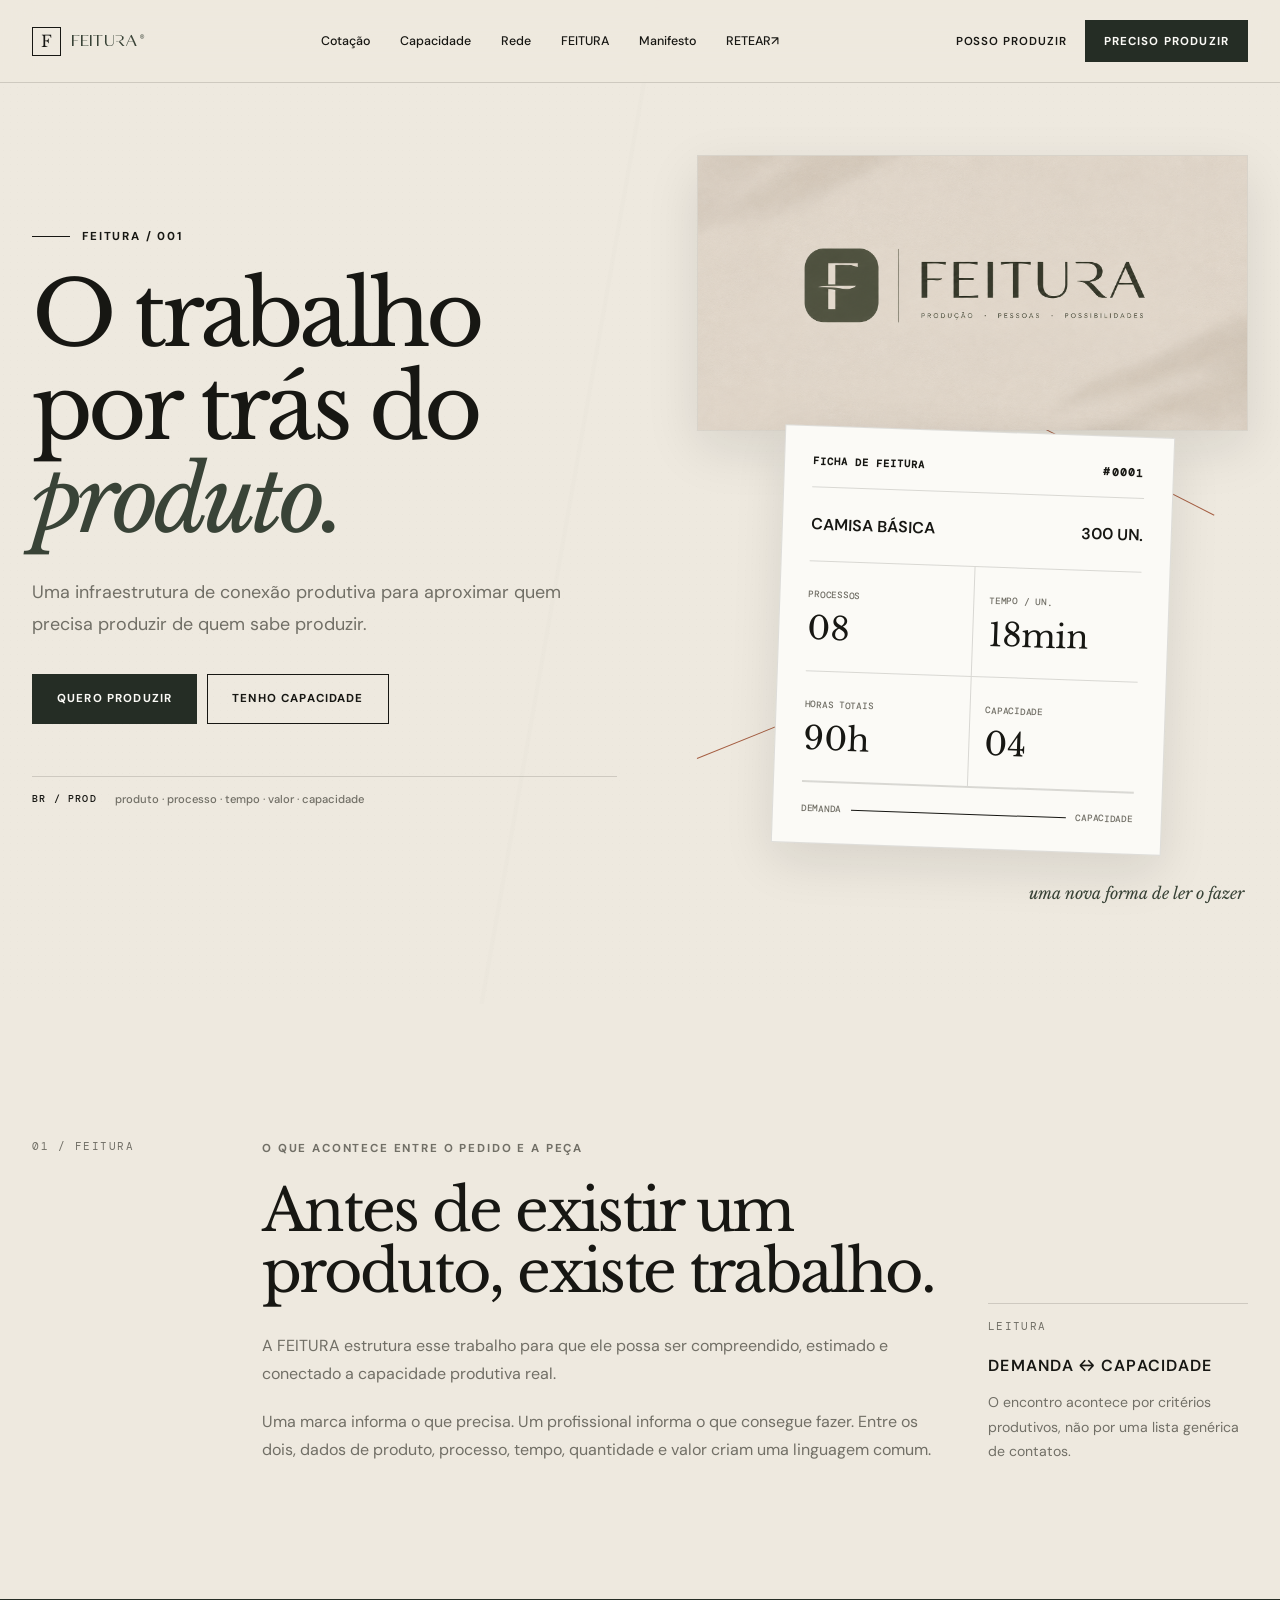
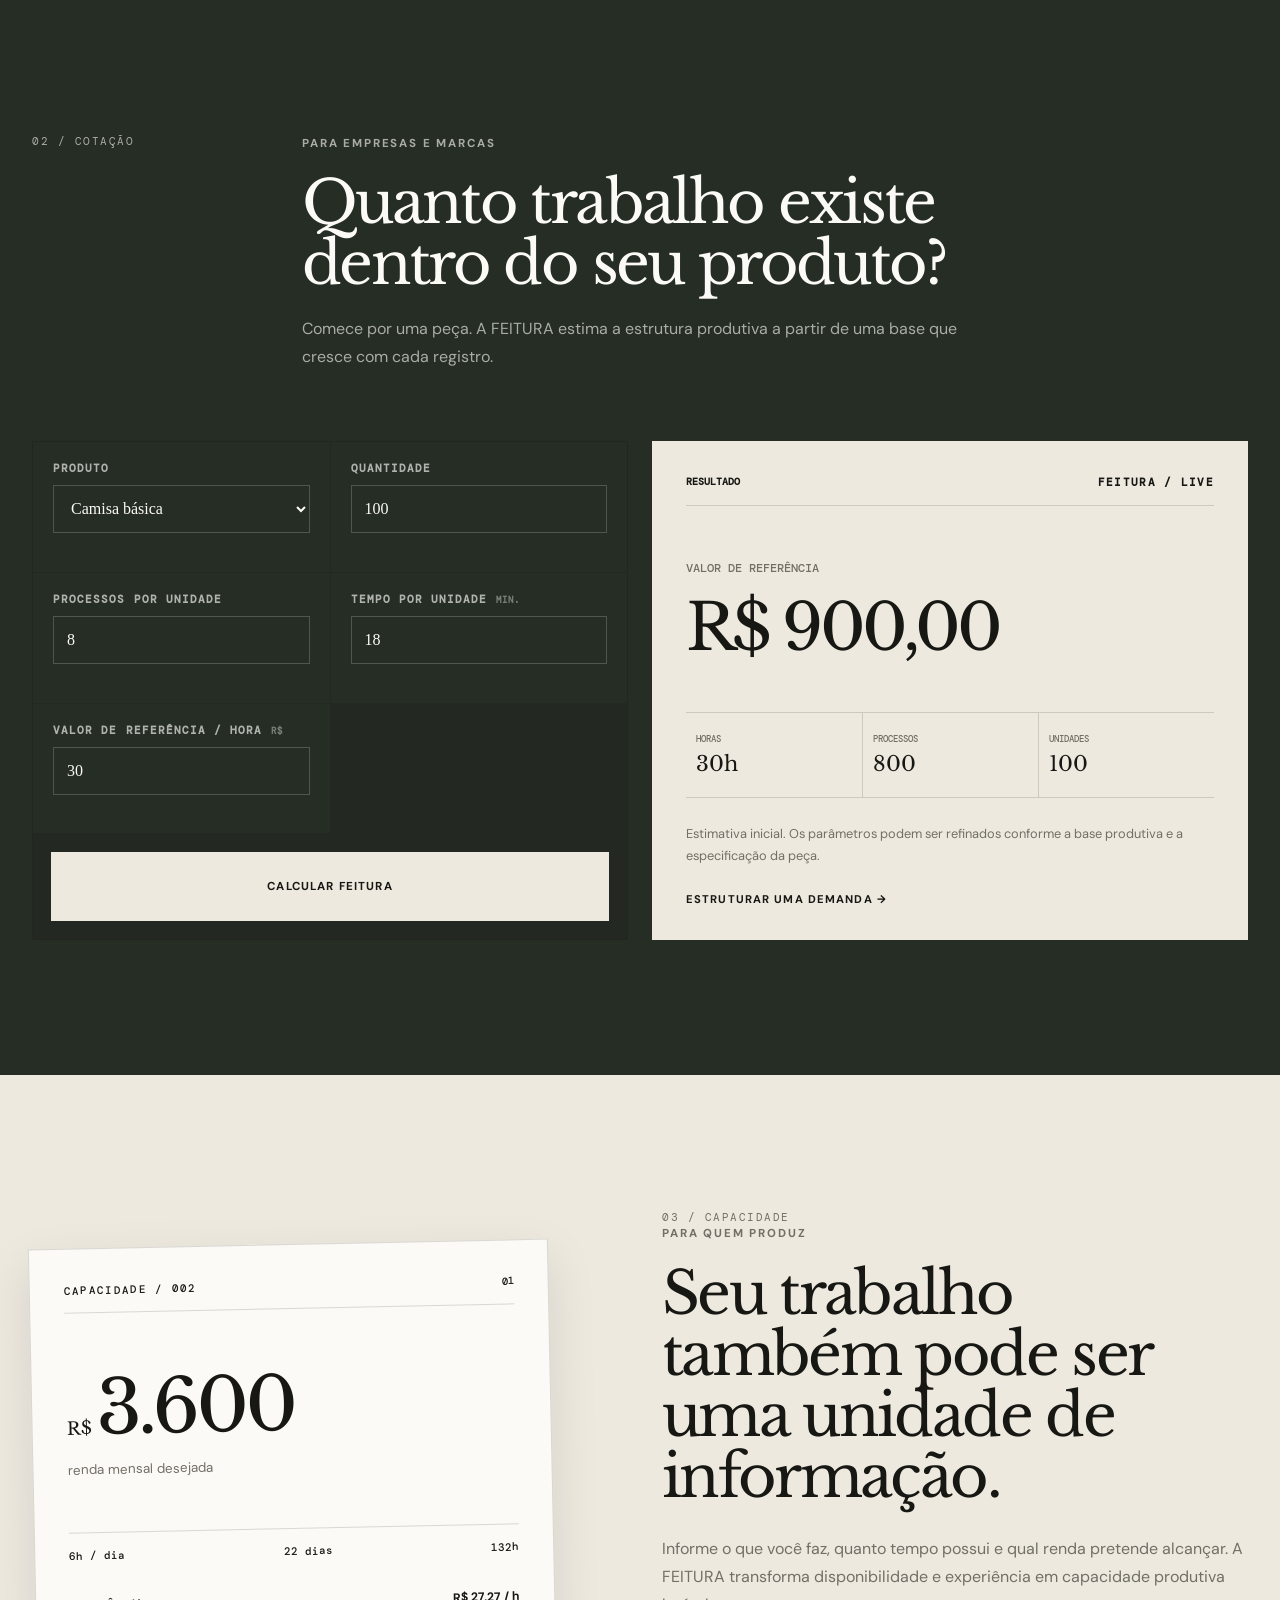
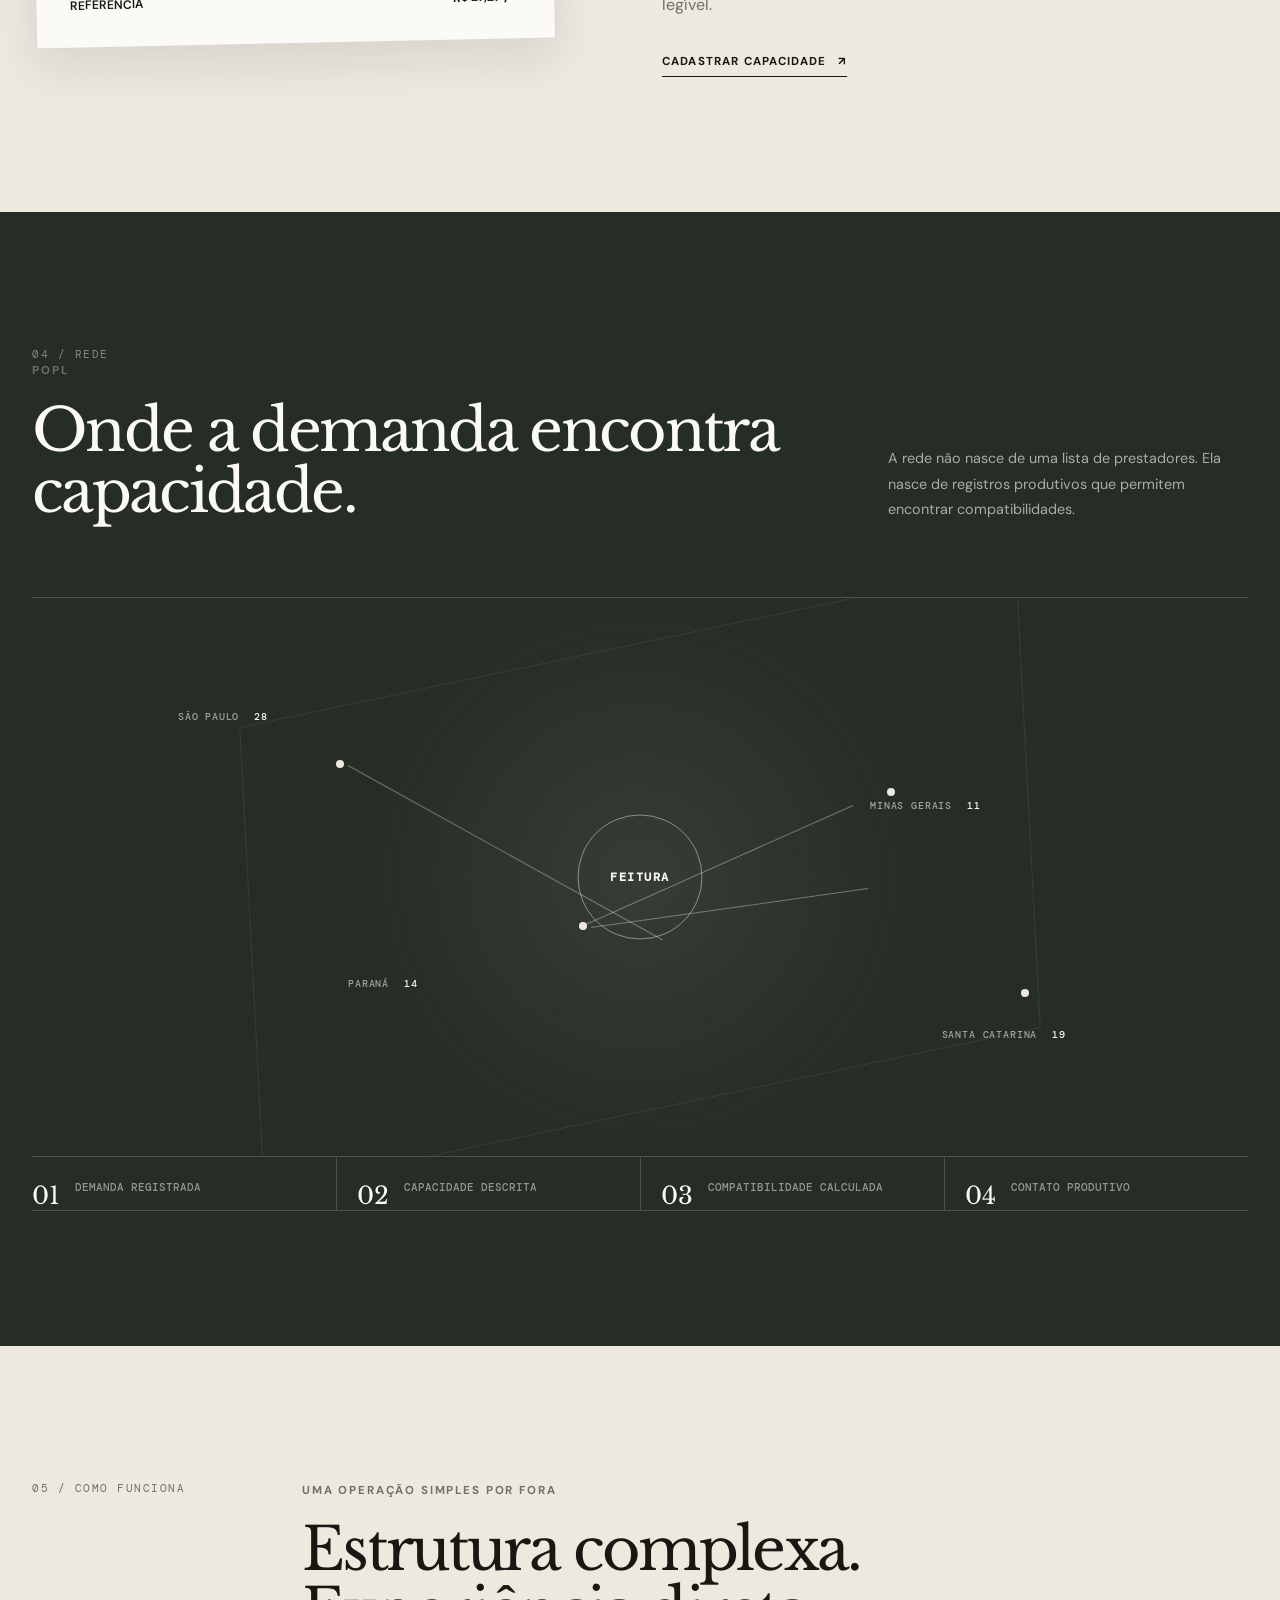
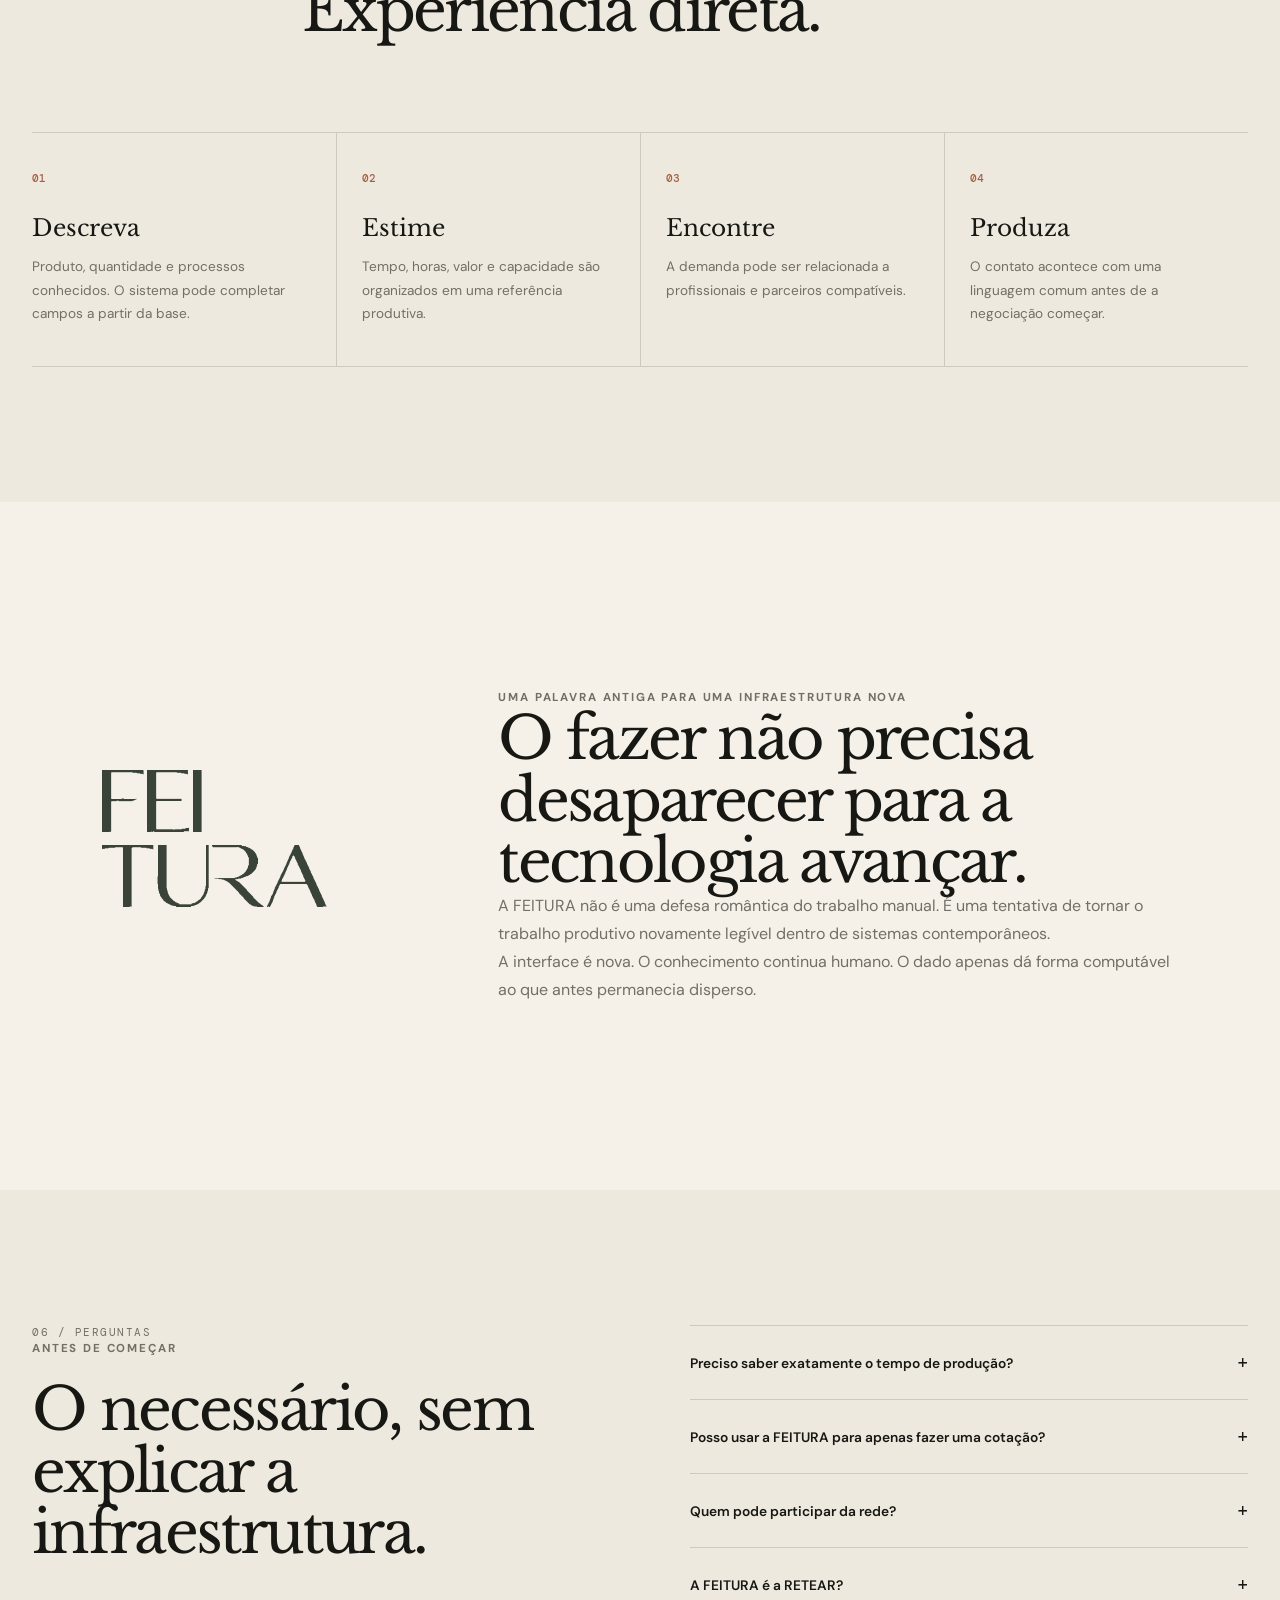
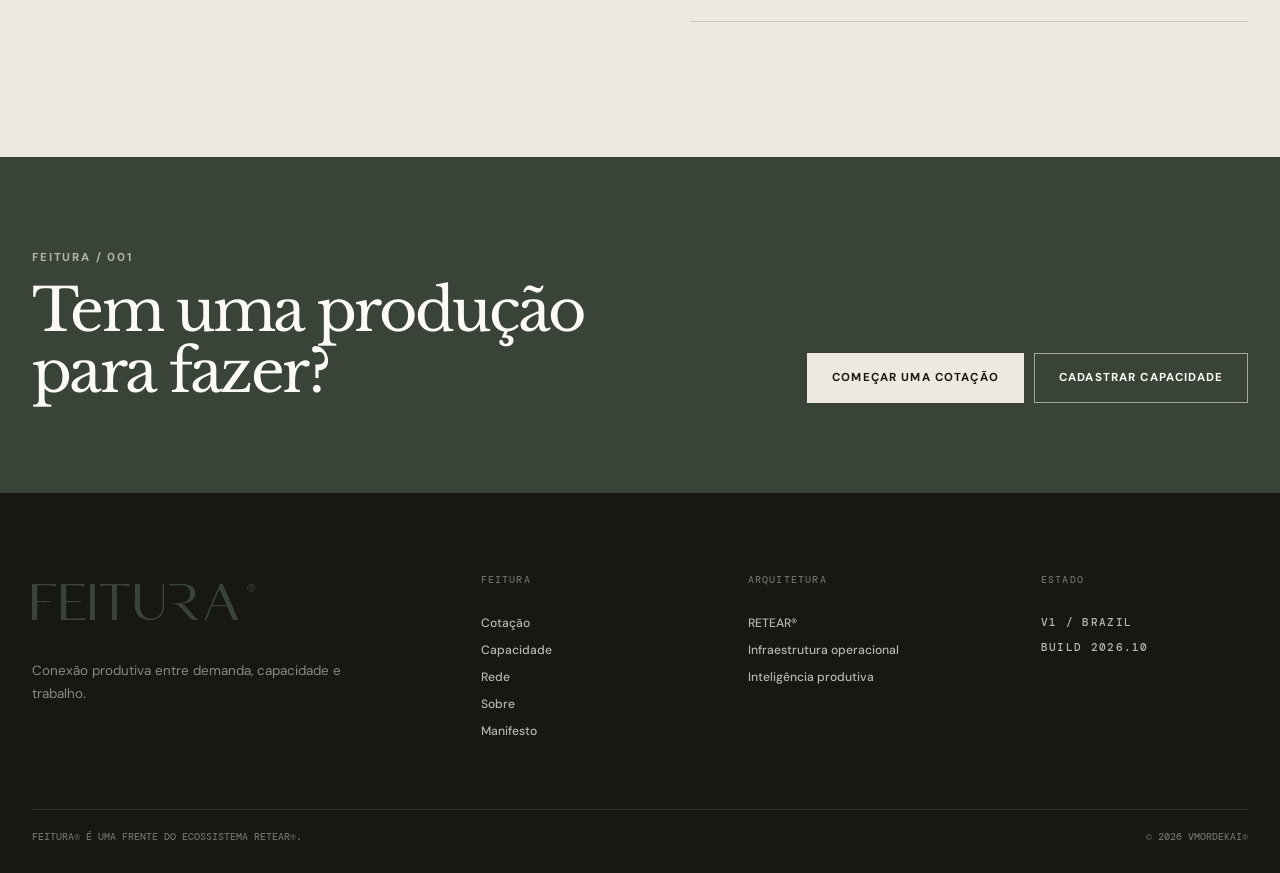
==== commit 728a0f14: "Footer compartilhado" ====
--- a/index.html
+++ b/index.html
@@ -522,55 +522,7 @@
   </section>
 </main>
 
-<footer class="footer">
-  <div class="shell footer-grid">
-    <div>
-      <a class="brand footer-brand" href="index.html">
-        <span class="brand-mark">F</span><span class="brand-word">FEITURA<sup>®</sup></span>
-      </a>
-      <p>Conexão produtiva entre demanda, capacidade e trabalho.</p>
-    </div>
-    <div>
-      <span class="footer-title">FEITURA</span>
-      <a href="pages/cotar.html">Cotação</a>
-      <a href="pages/capacidade.html">Capacidade</a>
-      <a href="pages/rede.html">Rede</a>
-      <a href="pages/feitura.html">Sobre</a>
-      <a href="pages/manifesto.html">Manifesto</a>
-    </div>
-    <div>
-      <span class="footer-title">Arquitetura</span>
-      <span>
-		   <a href="https://victormordekai.github.io/RE-TEAR/"
-		   target="_blank"
-		   rel="noopener noreferrer">RETEAR®</a>
-	  </span>
-      <span>Infraestrutura operacional</span>
-      <span>Inteligência produtiva</span>
-    </div>
-    <div>
-      <span class="footer-title">Estado</span>
-      <span class="mono">CURITIBA-PR/ BRASIL</span>
-      <span class="mono">V1 BUILD 2026.10</span>
-    </div>
-  </div>
-	<div class="shell footer-bottom">
-    <span class="visitor-counter" hidden aria-live="polite">VISITAS <strong data-visitor-count>0</strong></span>
-	  <span>
-		FEITURA® é uma frente do ecossistema
-		<a href="https://victormordekai.github.io/RE-TEAR/"
-		   target="_blank"
-		   rel="noopener noreferrer">RETEAR®</a>.
-	  </span>
-
-	  <span>
-		© 2026
-		<a href="https://victormordekai.github.io/VMORDEKAI/portfolio-1.html"
-		   target="_blank"
-		   rel="noopener noreferrer">VMORDEKAI®</a>
-	  </span>
-	</div>
-</footer>
+<div data-footer></div>
 
 <script type="module" src="js/main.js"></script>
 </body>
--- a/css/footer.css
+++ b/css/footer.css
@@ -6,3 +6,26 @@
 .footer-bottom{display:flex;justify-content:space-between;gap:20px;margin-top:70px;padding-top:20px;border-top:1px solid rgba(251,250,246,.12);font:500 .62rem "DM Mono",monospace;color:rgba(251,250,246,.38);text-transform:uppercase}
 .visitor-counter{display:inline-flex;gap:8px;align-items:center;margin-left:18px}.visitor-counter strong{font-weight:500;color:var(--white)}
 @media(max-width:700px){.visitor-counter{display:block;margin:8px 0 0}}
+
+.footer-logo-heading{margin:0 0 25px}
+.footer-logo{display:inline-flex;align-items:baseline;text-decoration:none}
+.brand-word-footer{
+  display:inline-block;
+  color:var(--olive);
+  font-family:"Feitura Display Prototype",sans-serif;
+  font-size:clamp(2.35rem,4vw,3.6rem);
+  font-weight:400;
+  letter-spacing:0;
+  line-height:.95;
+}
+.brand-word-footer sup{
+  color:var(--olive);
+  font-family:"DM Mono",monospace;
+  font-size:.28em;
+  vertical-align:top;
+  margin-left:3px;
+}
+.footer-primary>p{max-width:330px;color:rgba(251,250,246,.5);font-size:.84rem}
+@media(max-width:600px){
+  .brand-word-footer{font-size:clamp(2.25rem,12vw,3rem)}
+}
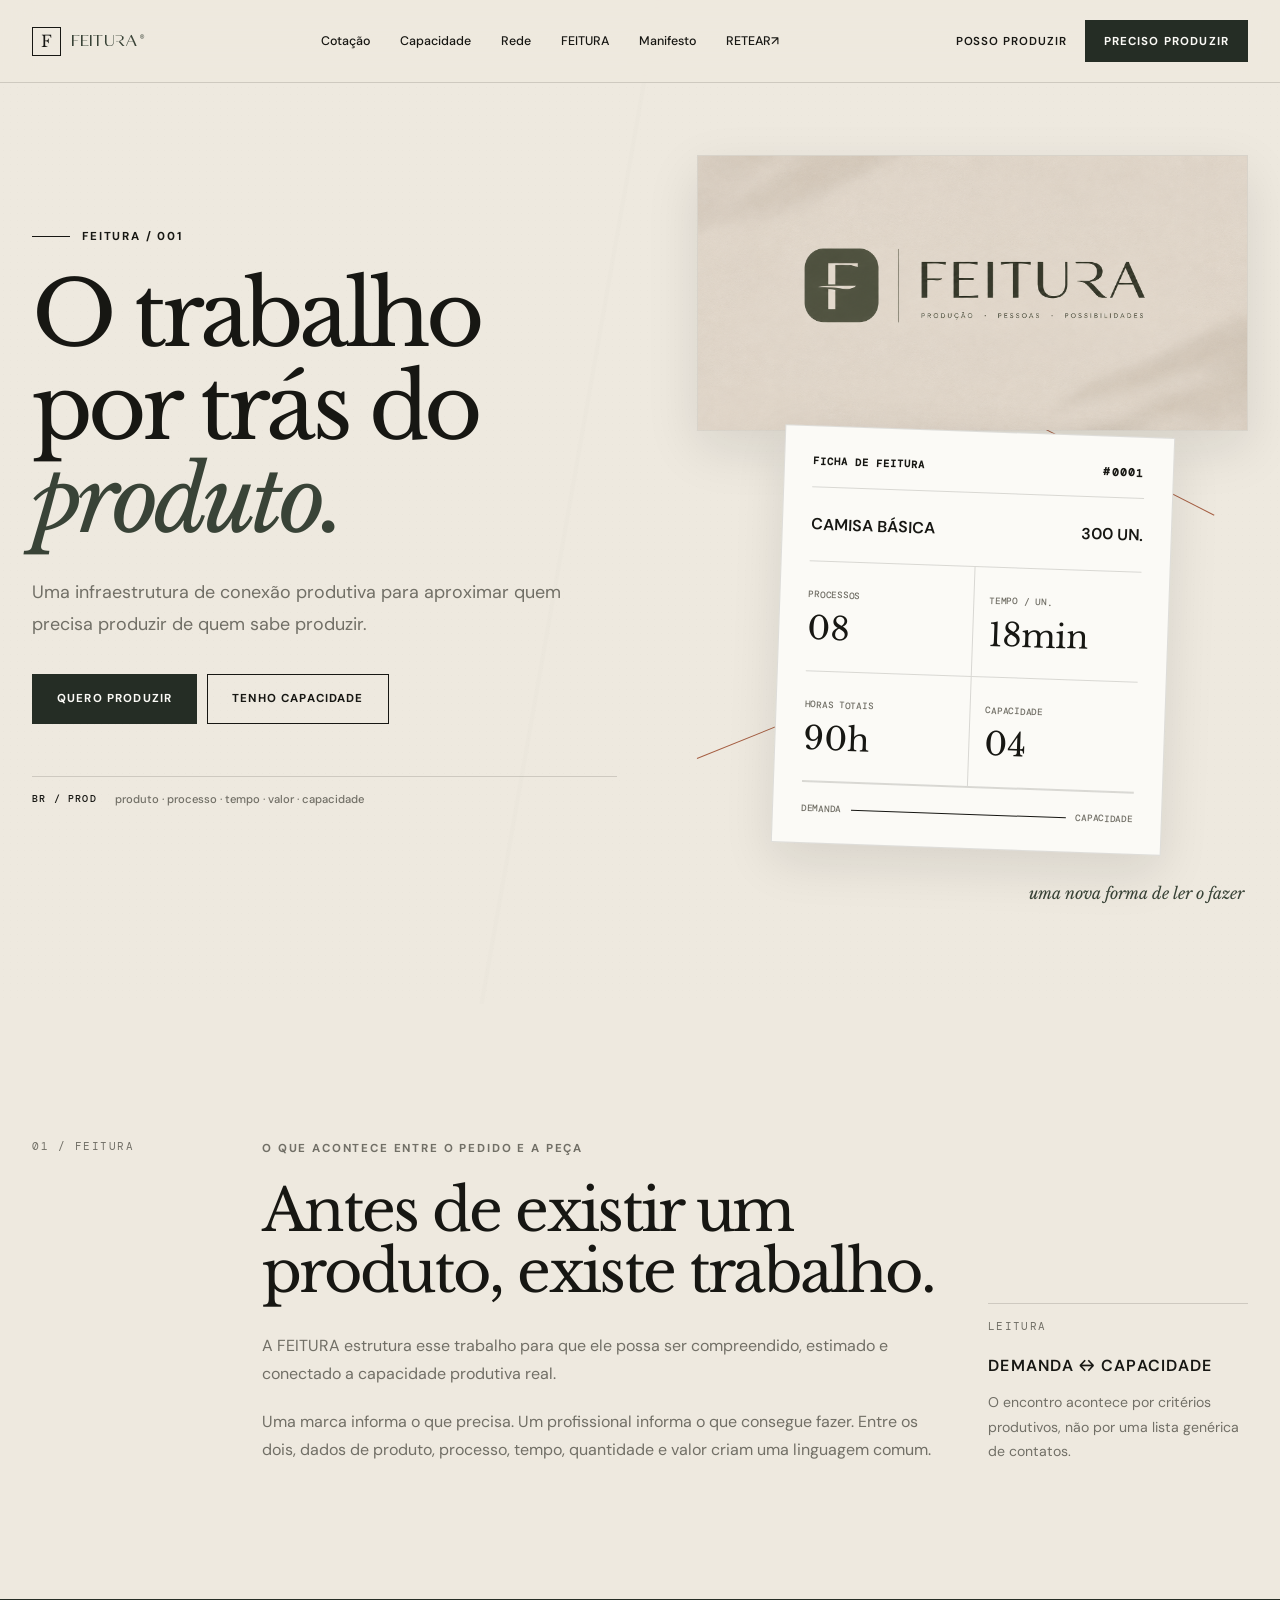
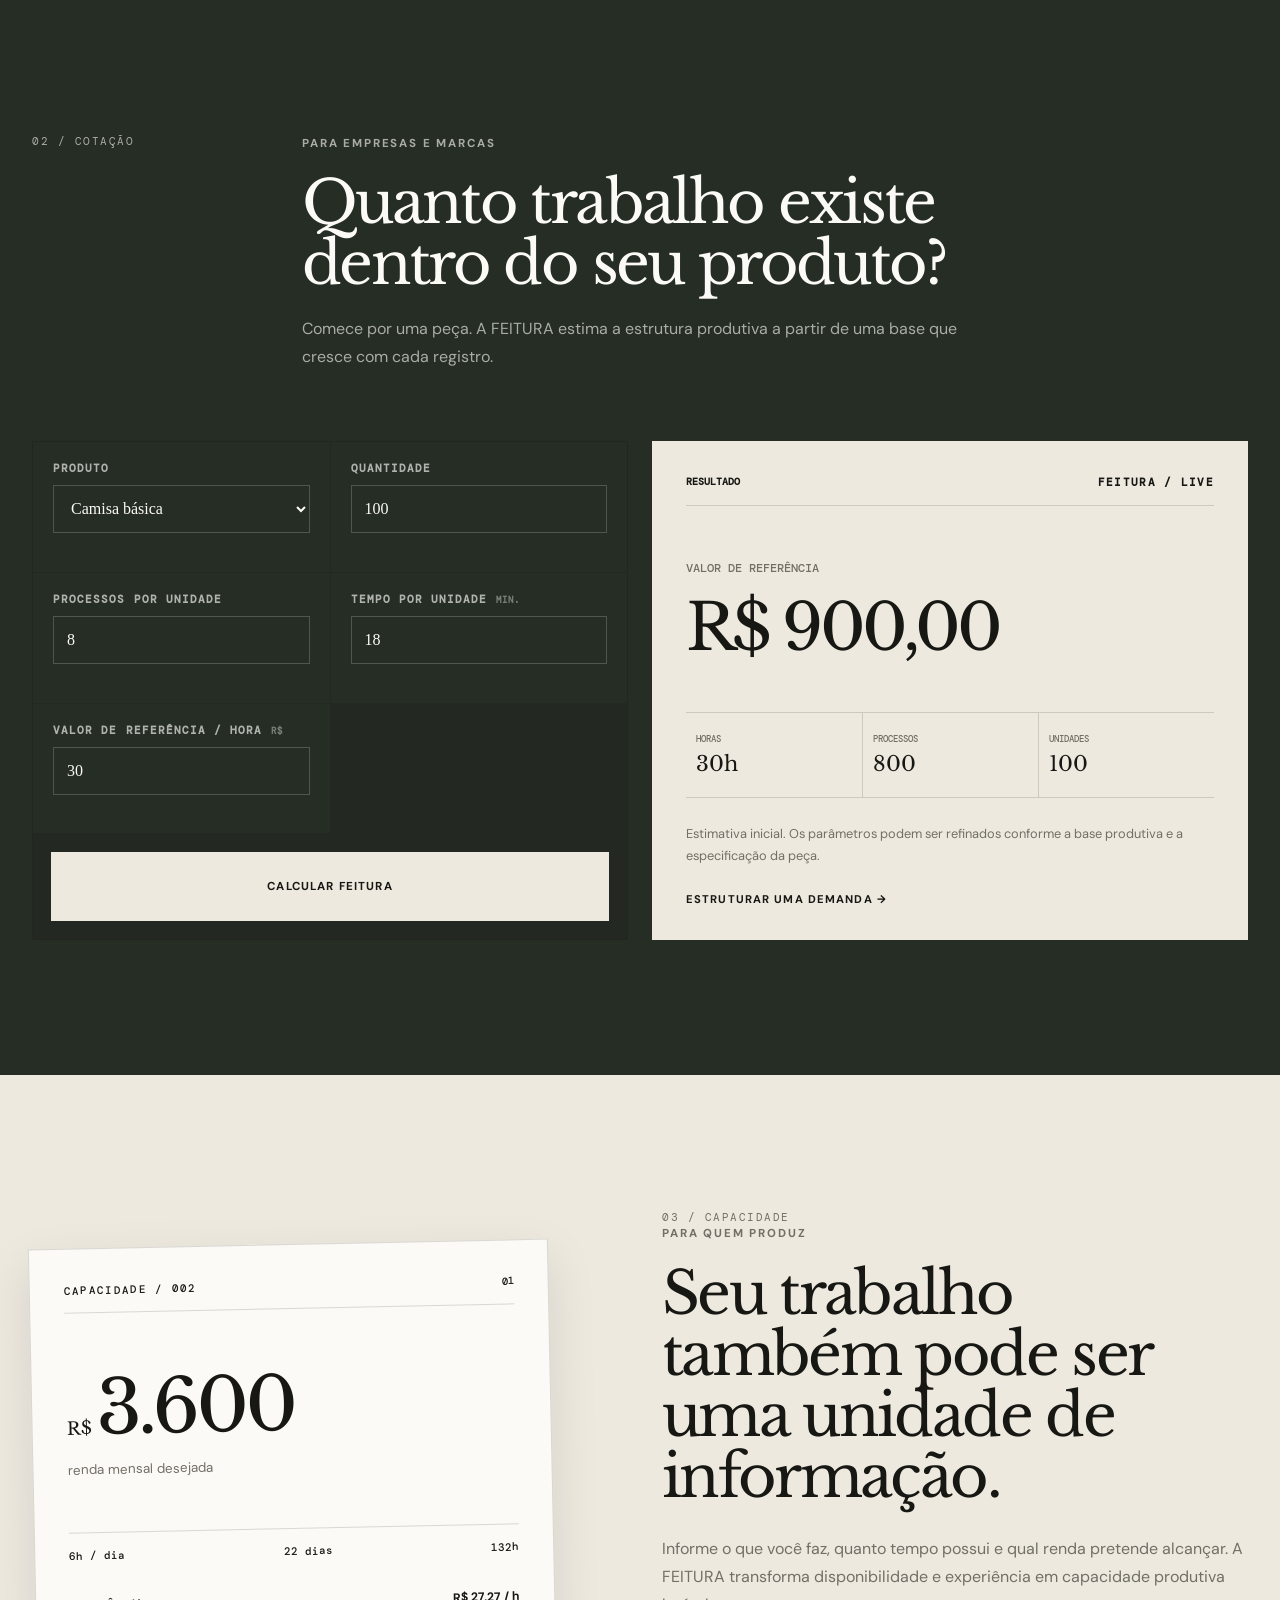
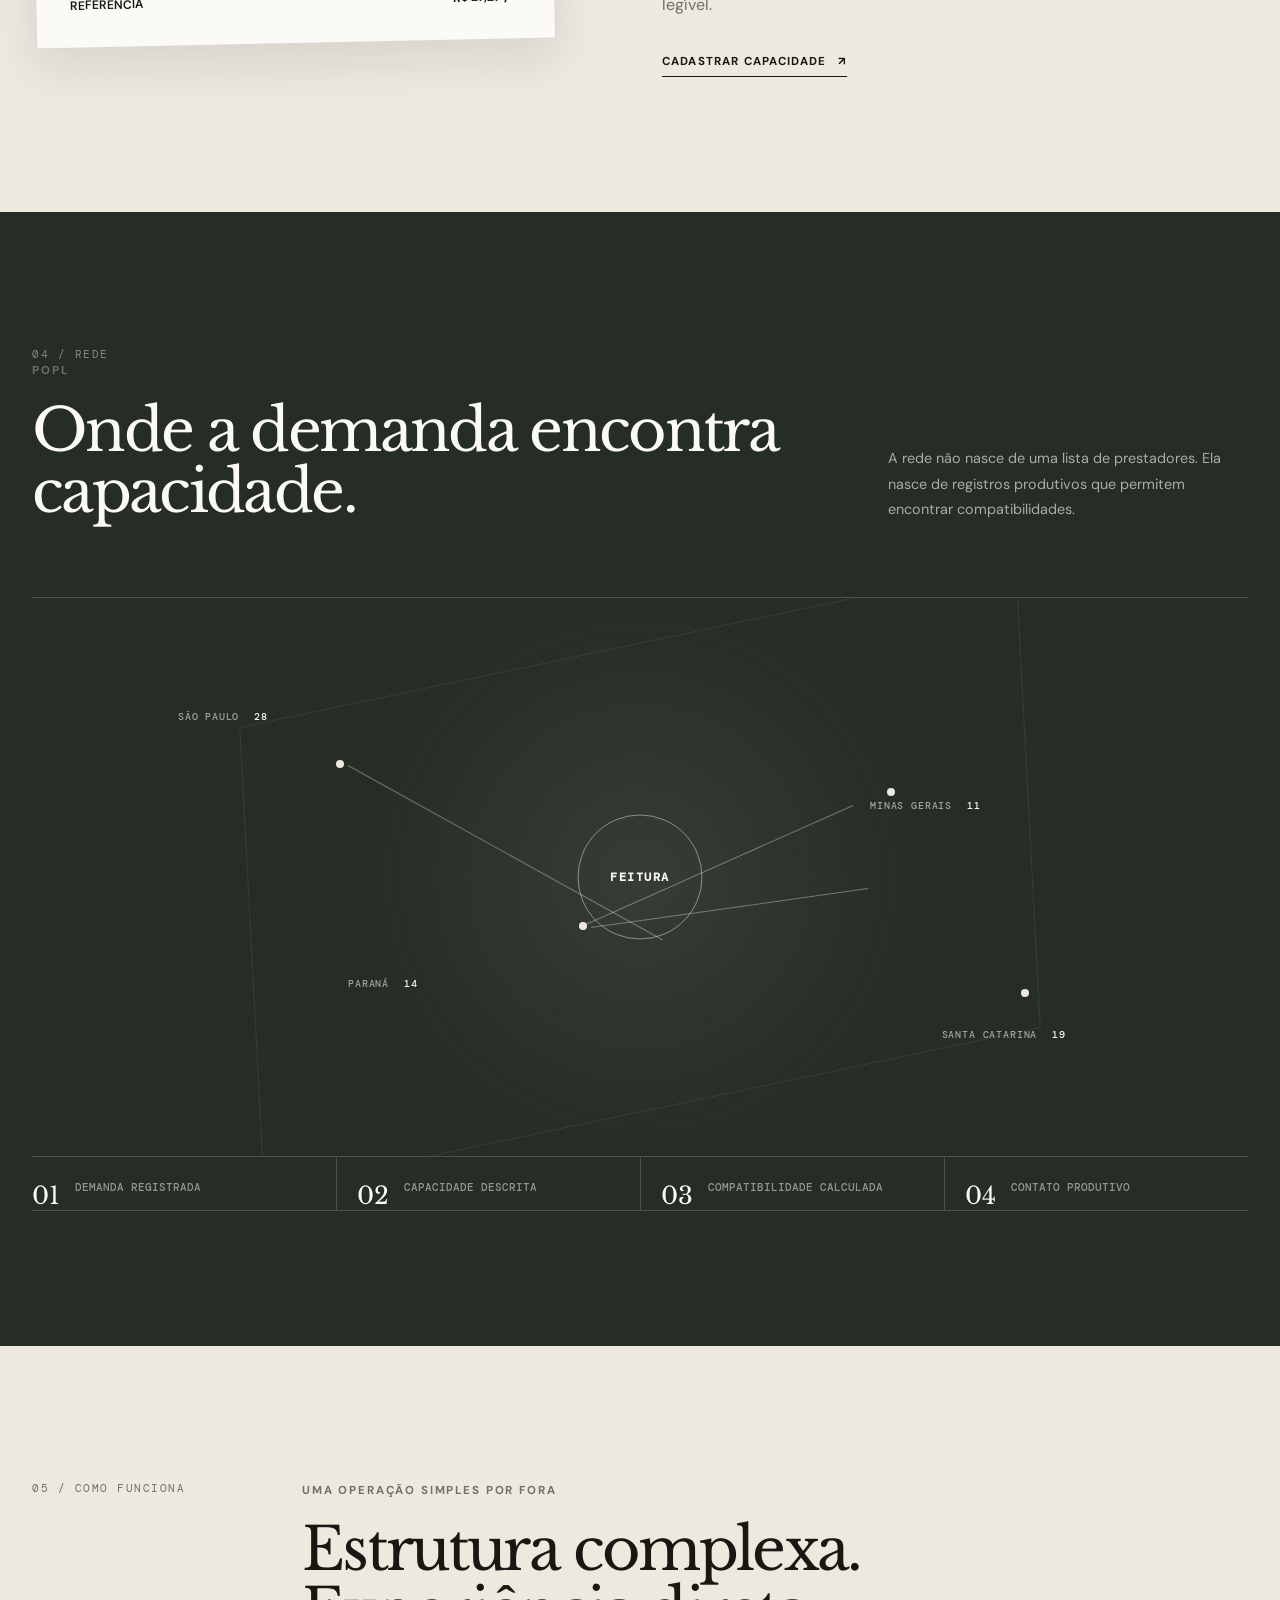
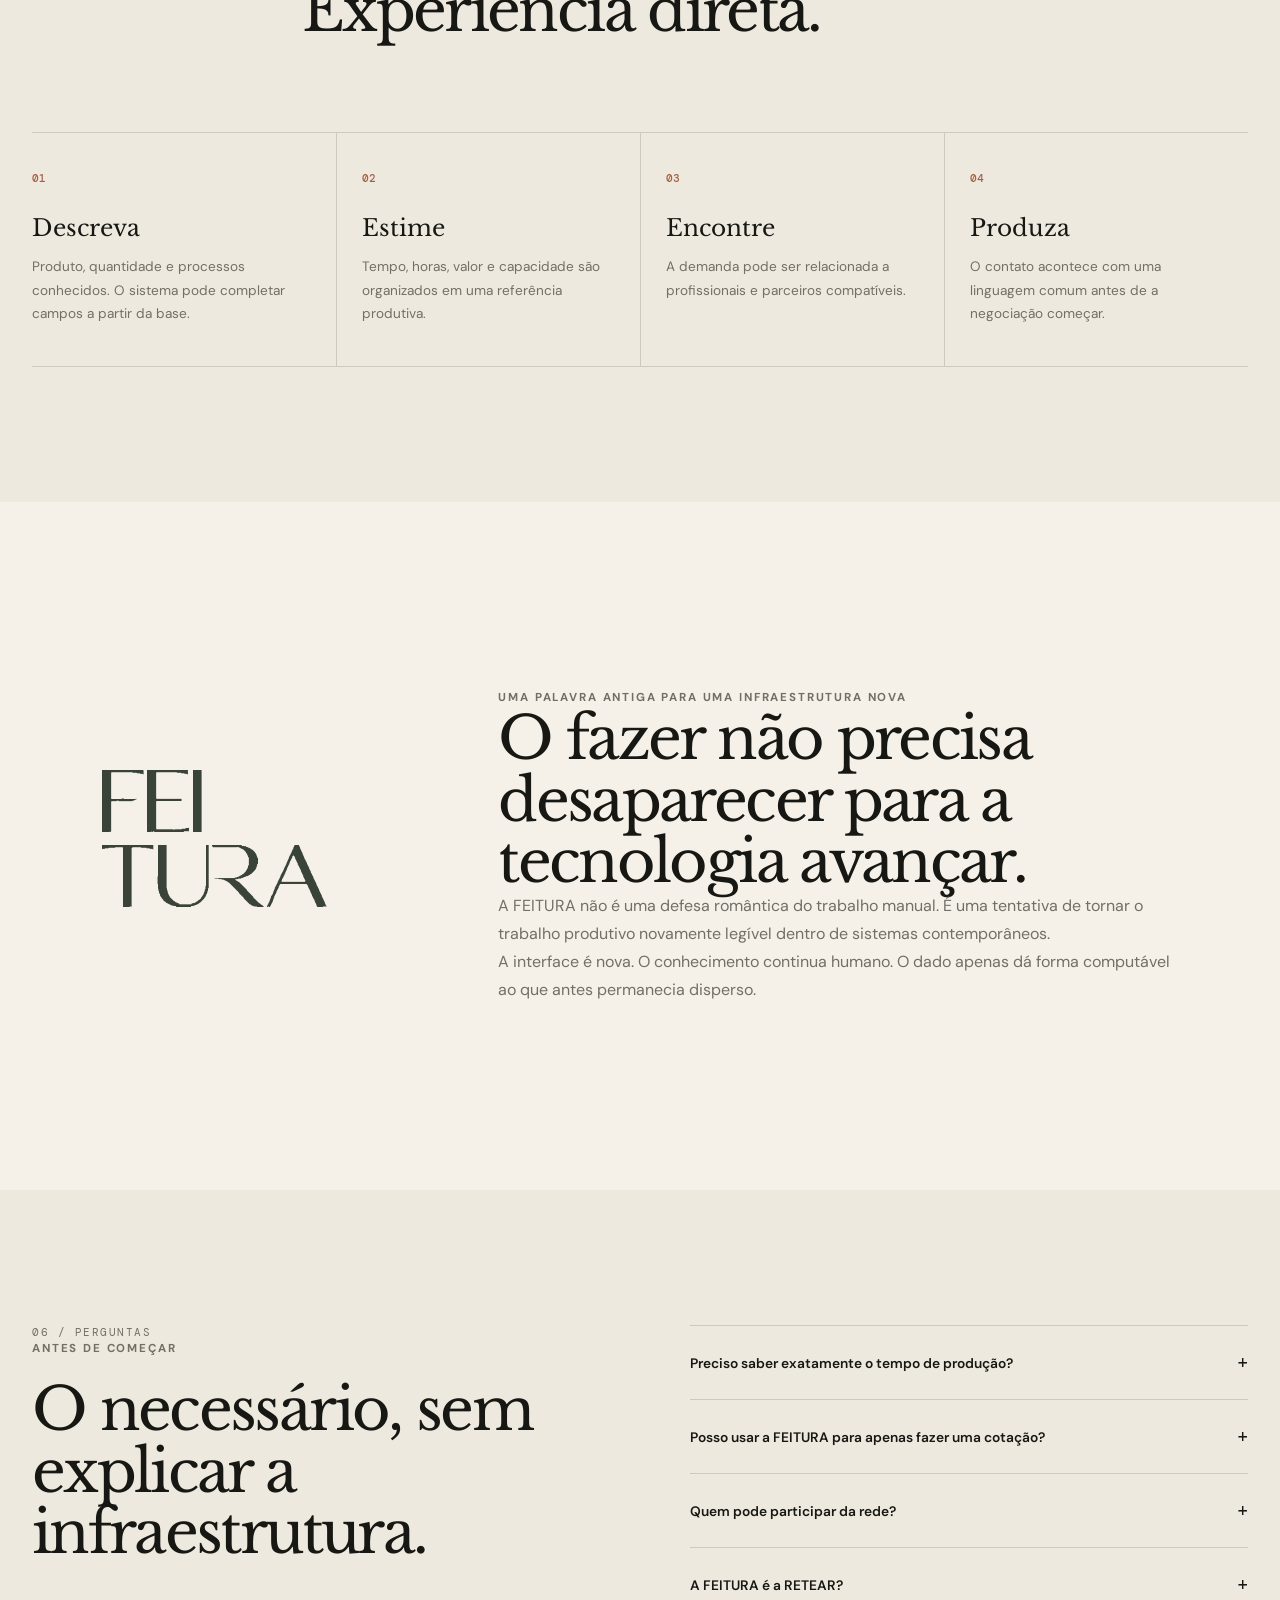
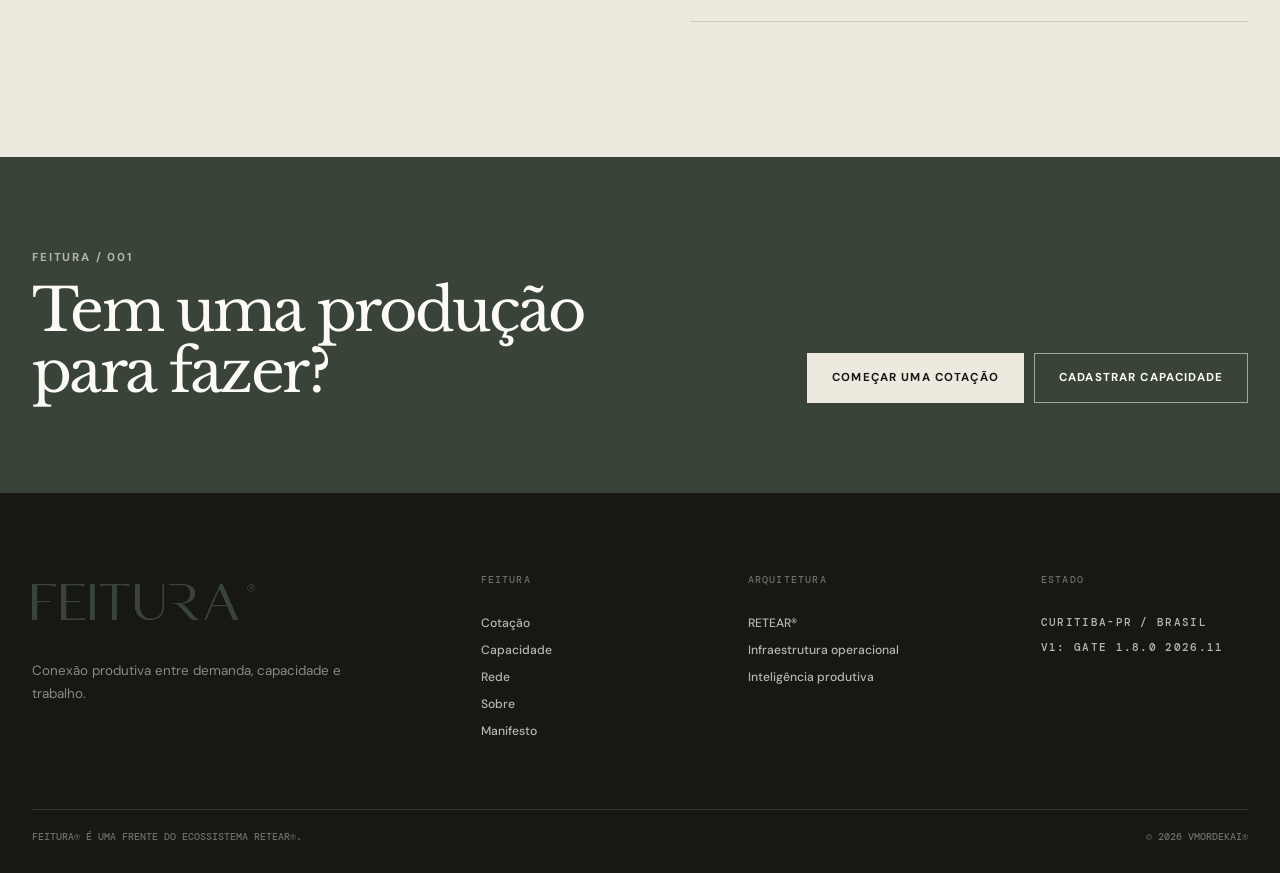
==== commit 326b6003: "Atualização FEITURA by Claude" ====
--- a/index.html
+++ b/index.html
@@ -236,7 +236,7 @@
 
     <div class="nav-actions">
       <a class="text-link" href="pages/capacidade.html">Posso produzir</a>
-      <a class="button button-dark button-small" href="pages/cotar.html">Preciso produzir</a>
+      <a class="button button-dark button-small" href="pages/cotar.html?perfil=contrato">Preciso produzir</a>
     </div>
 
     <button class="menu-button" type="button" aria-expanded="false" aria-controls="mobileMenu" data-menu-button aria-label="Abrir menu">
@@ -251,7 +251,7 @@
       <a href="#feitura">Sobre a FEITURA</a>
       <a href="pages/manifesto.html">Manifesto</a>
       <a href="pages/capacidade.html">Posso produzir</a>
-      <a href="pages/cotar.html">Preciso produzir</a>
+      <a href="pages/cotar.html?perfil=contrato">Preciso produzir</a>
       <a href="https://victormordekai.github.io/RE-TEAR/" target="_blank" rel="noopener noreferrer">RETEAR↗</a>
   </nav>
 </header>
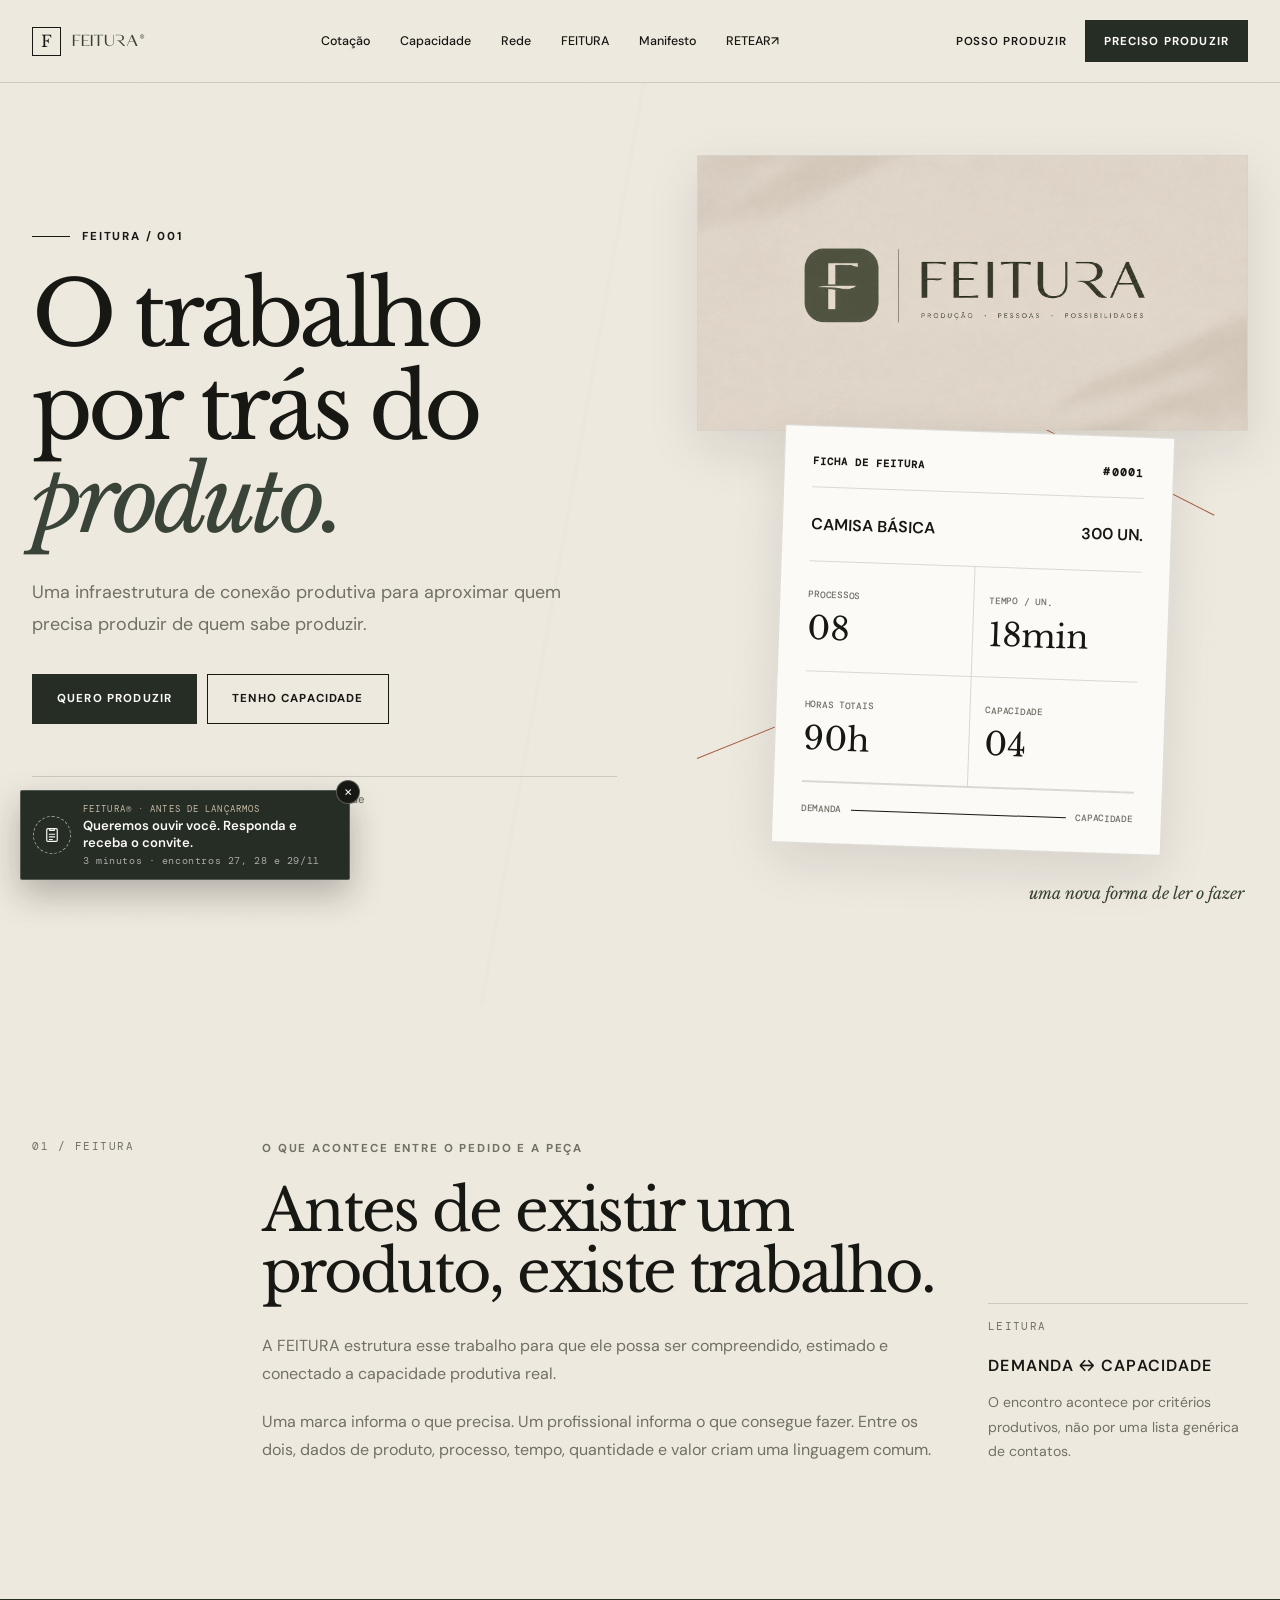
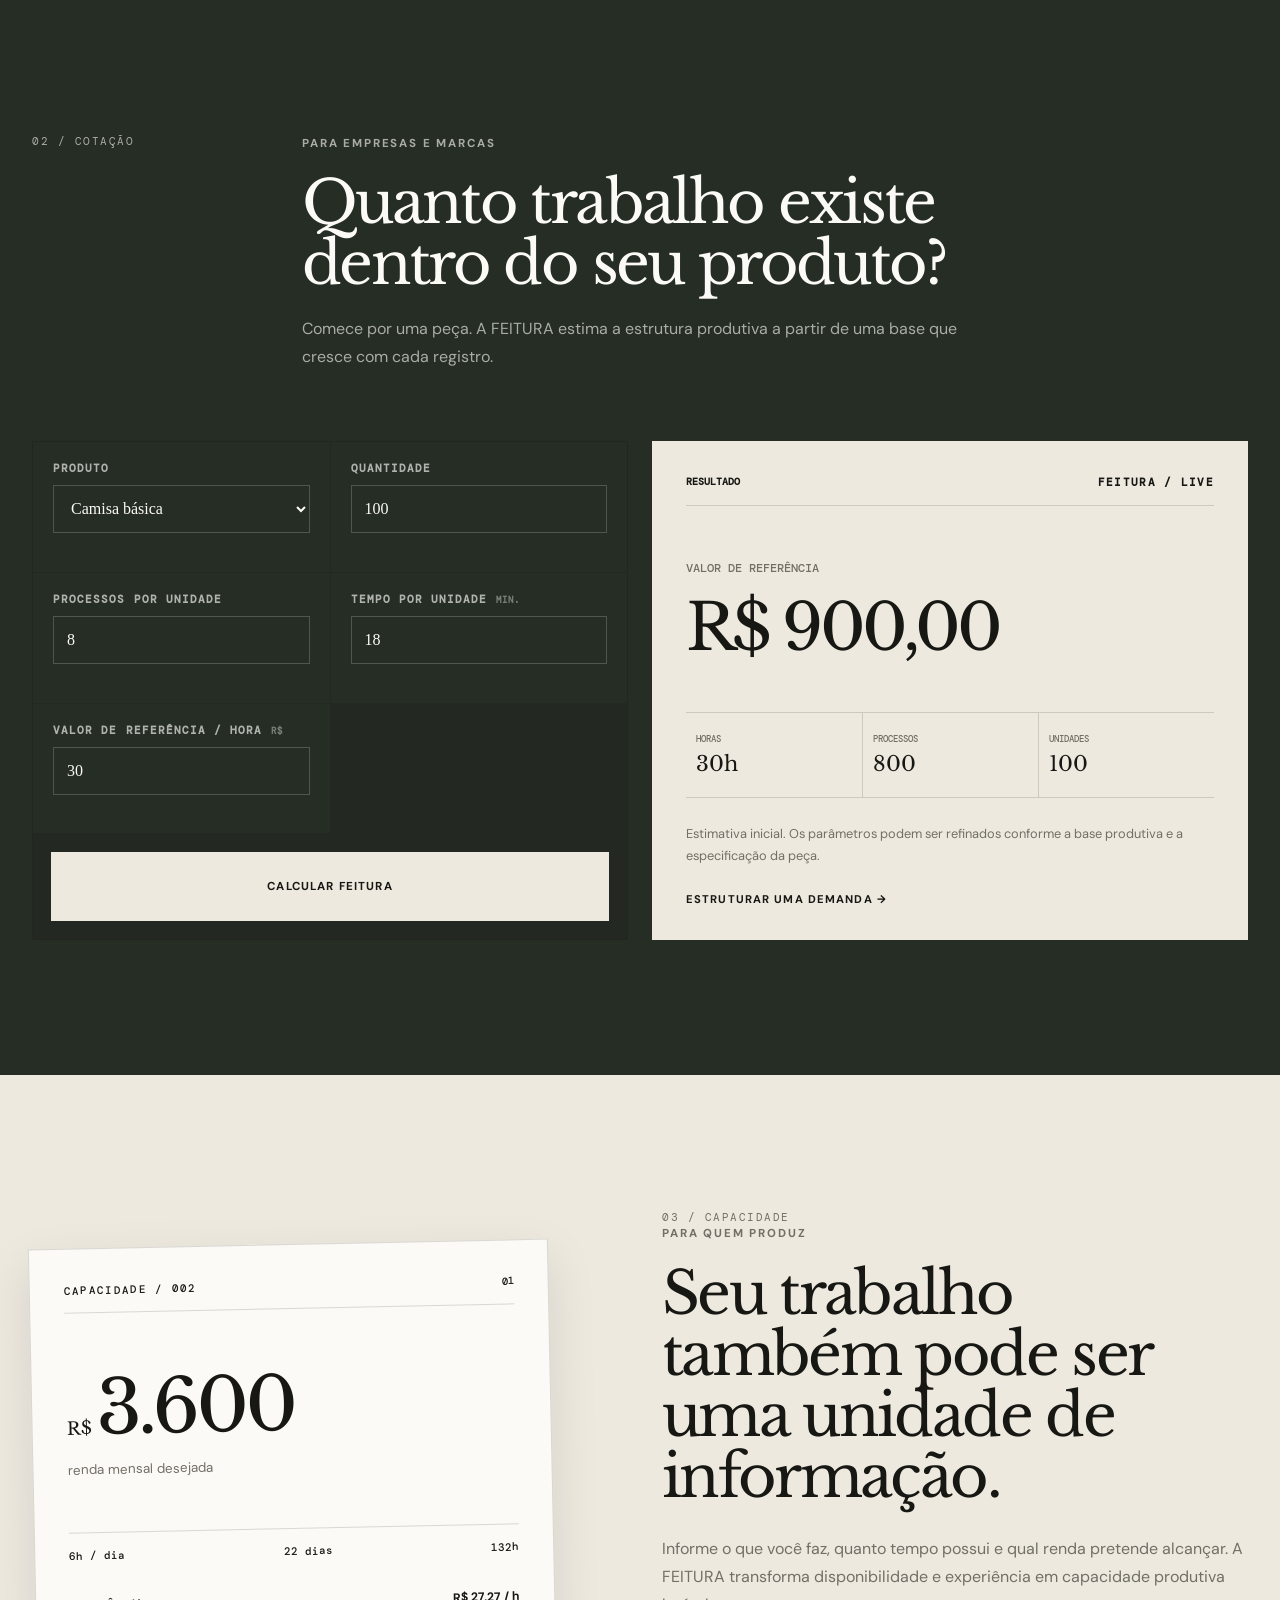
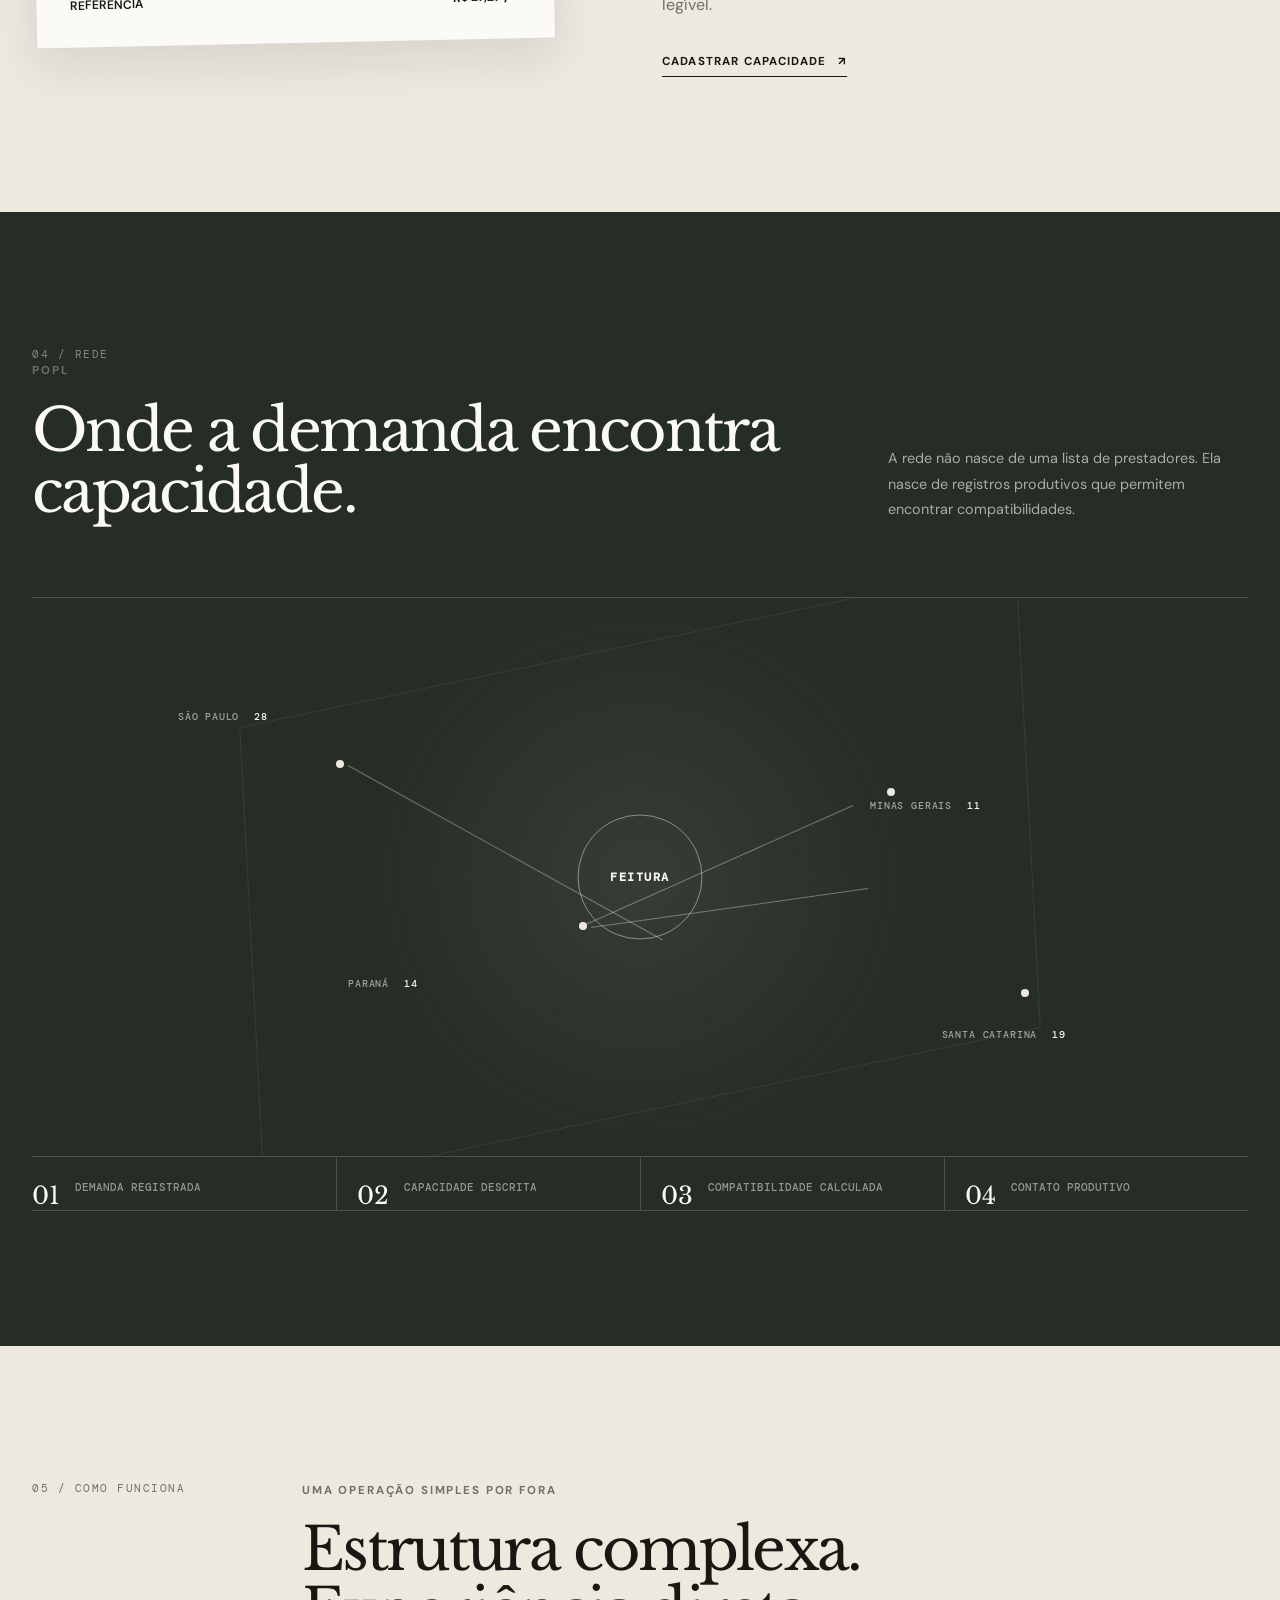
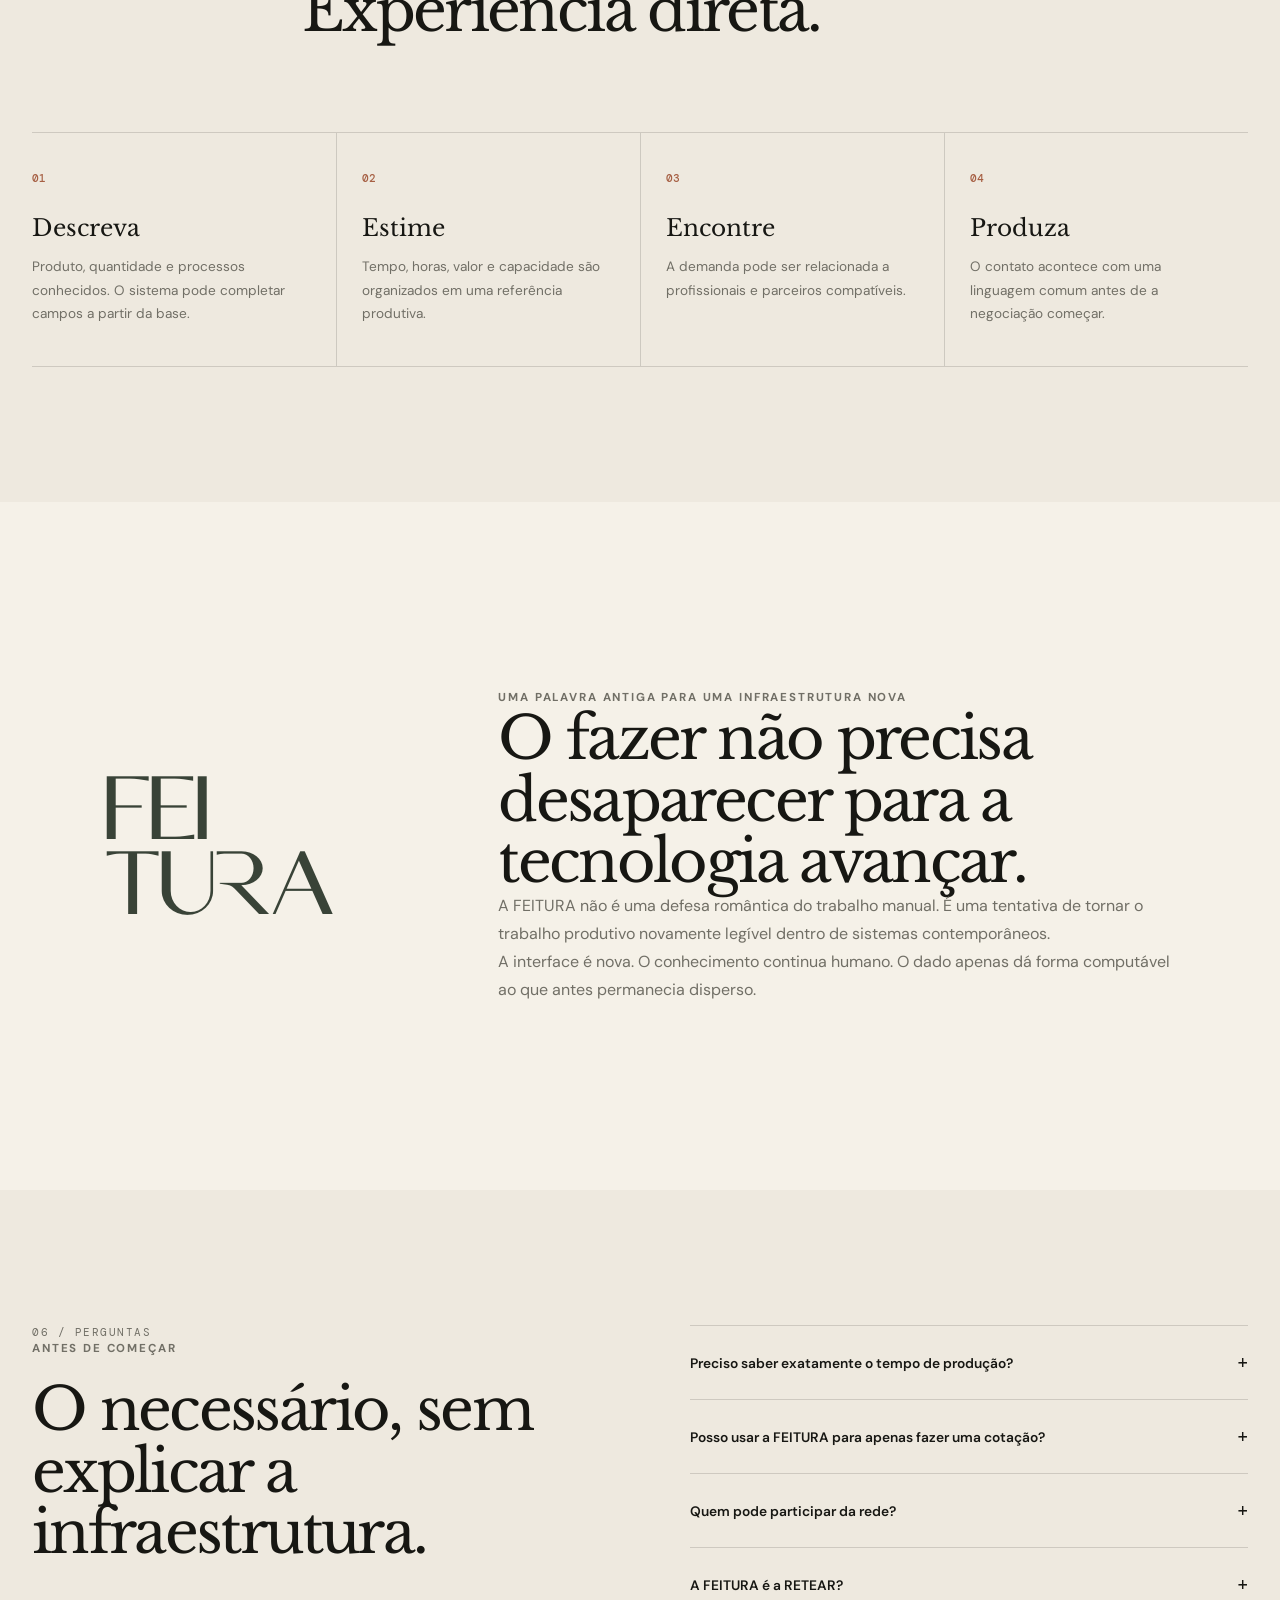
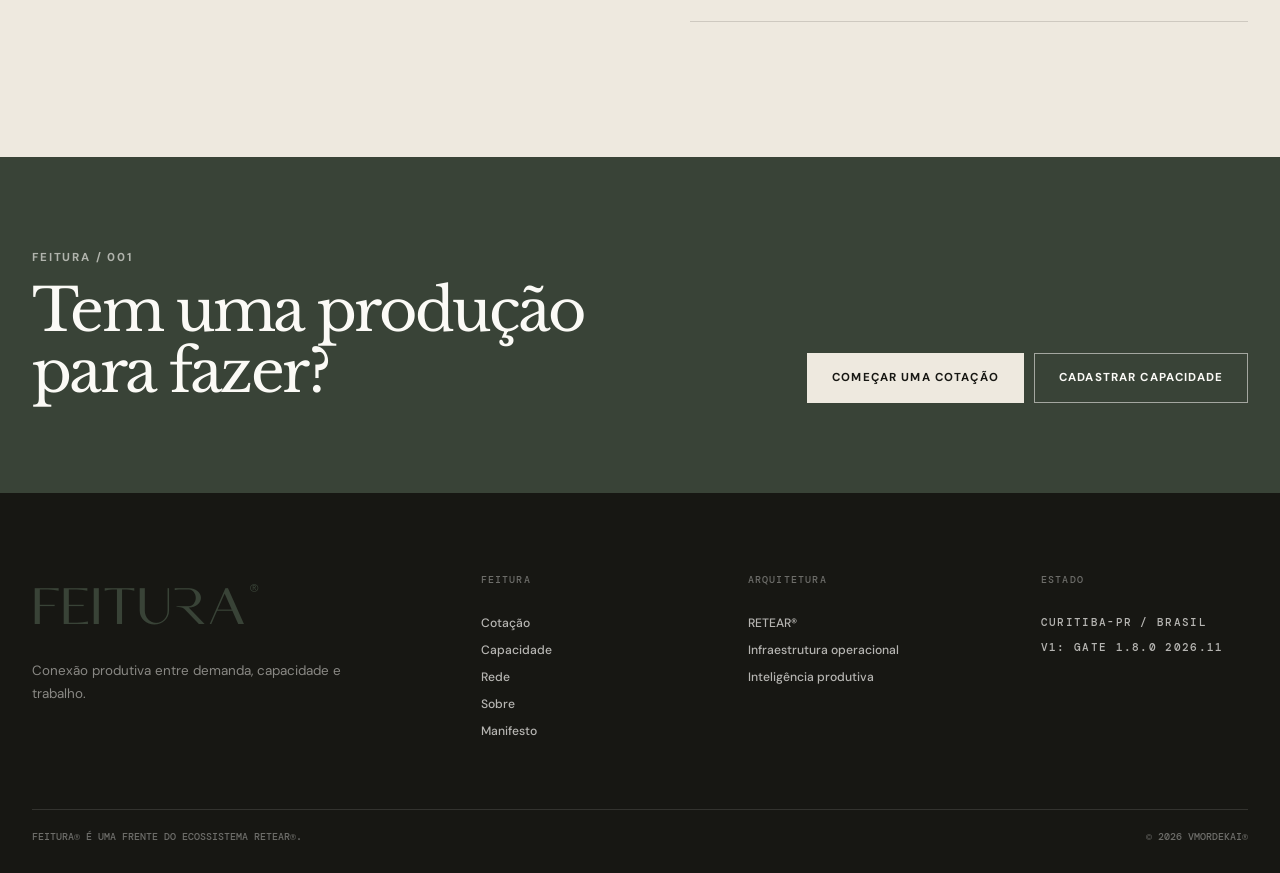
==== commit 90442624: "Update index.html" ====
--- a/index.html
+++ b/index.html
@@ -525,5 +525,6 @@
 <div data-footer></div>
 
 <script type="module" src="js/main.js"></script>
+<script src="js/feitura-form-hud.js" defer></script>
 </body>
 </html>
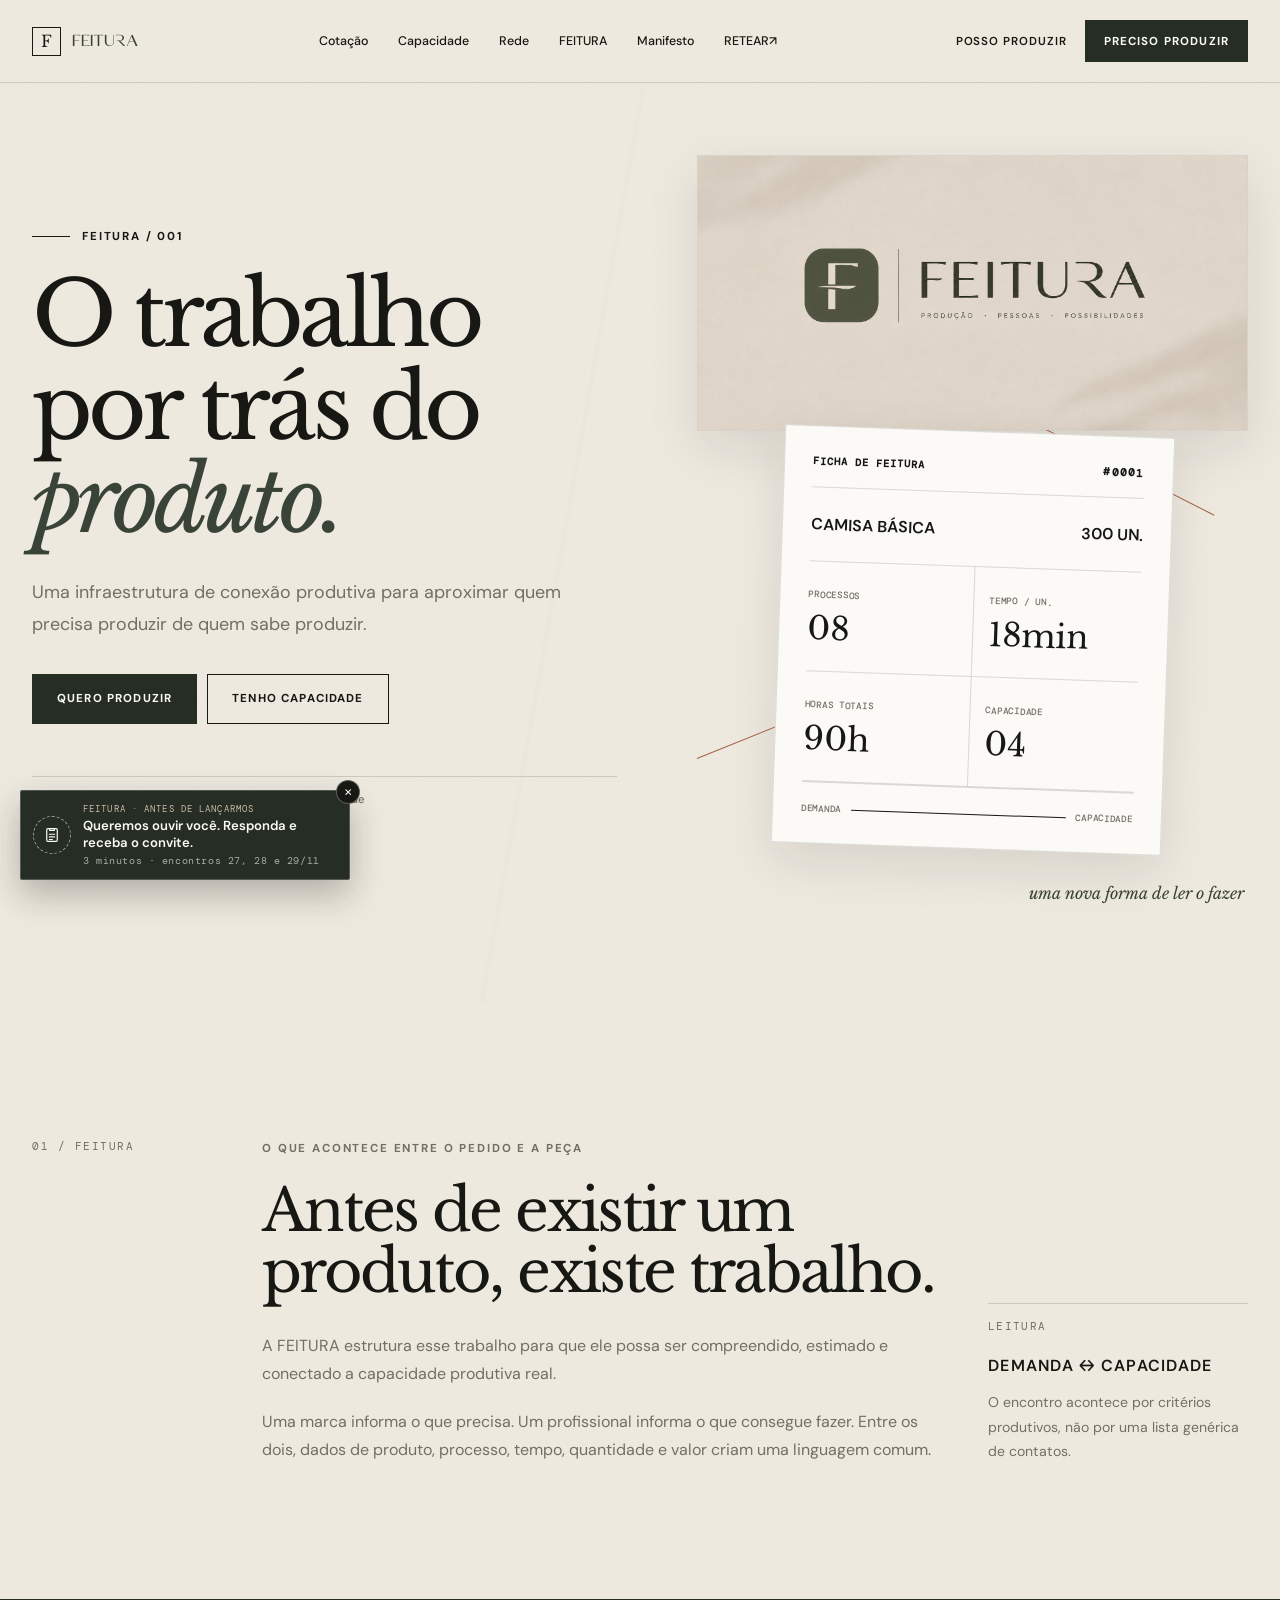
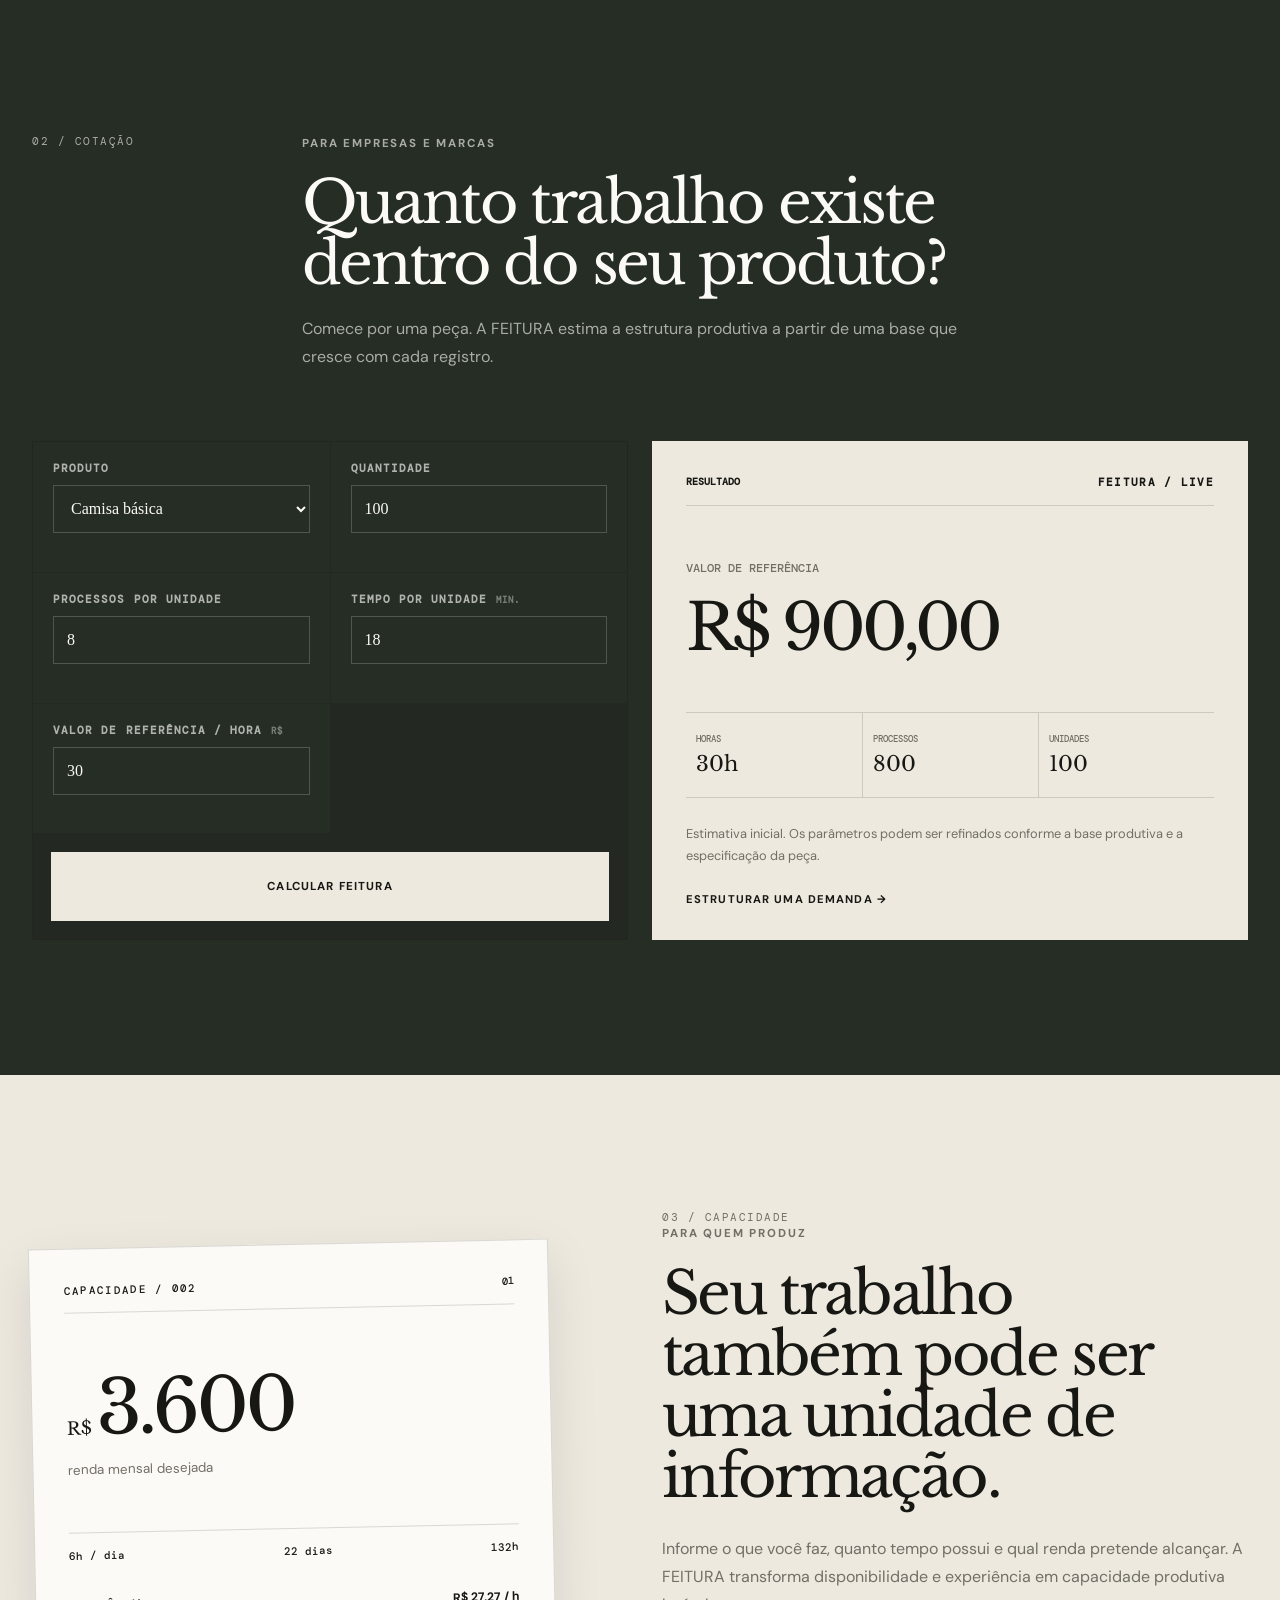
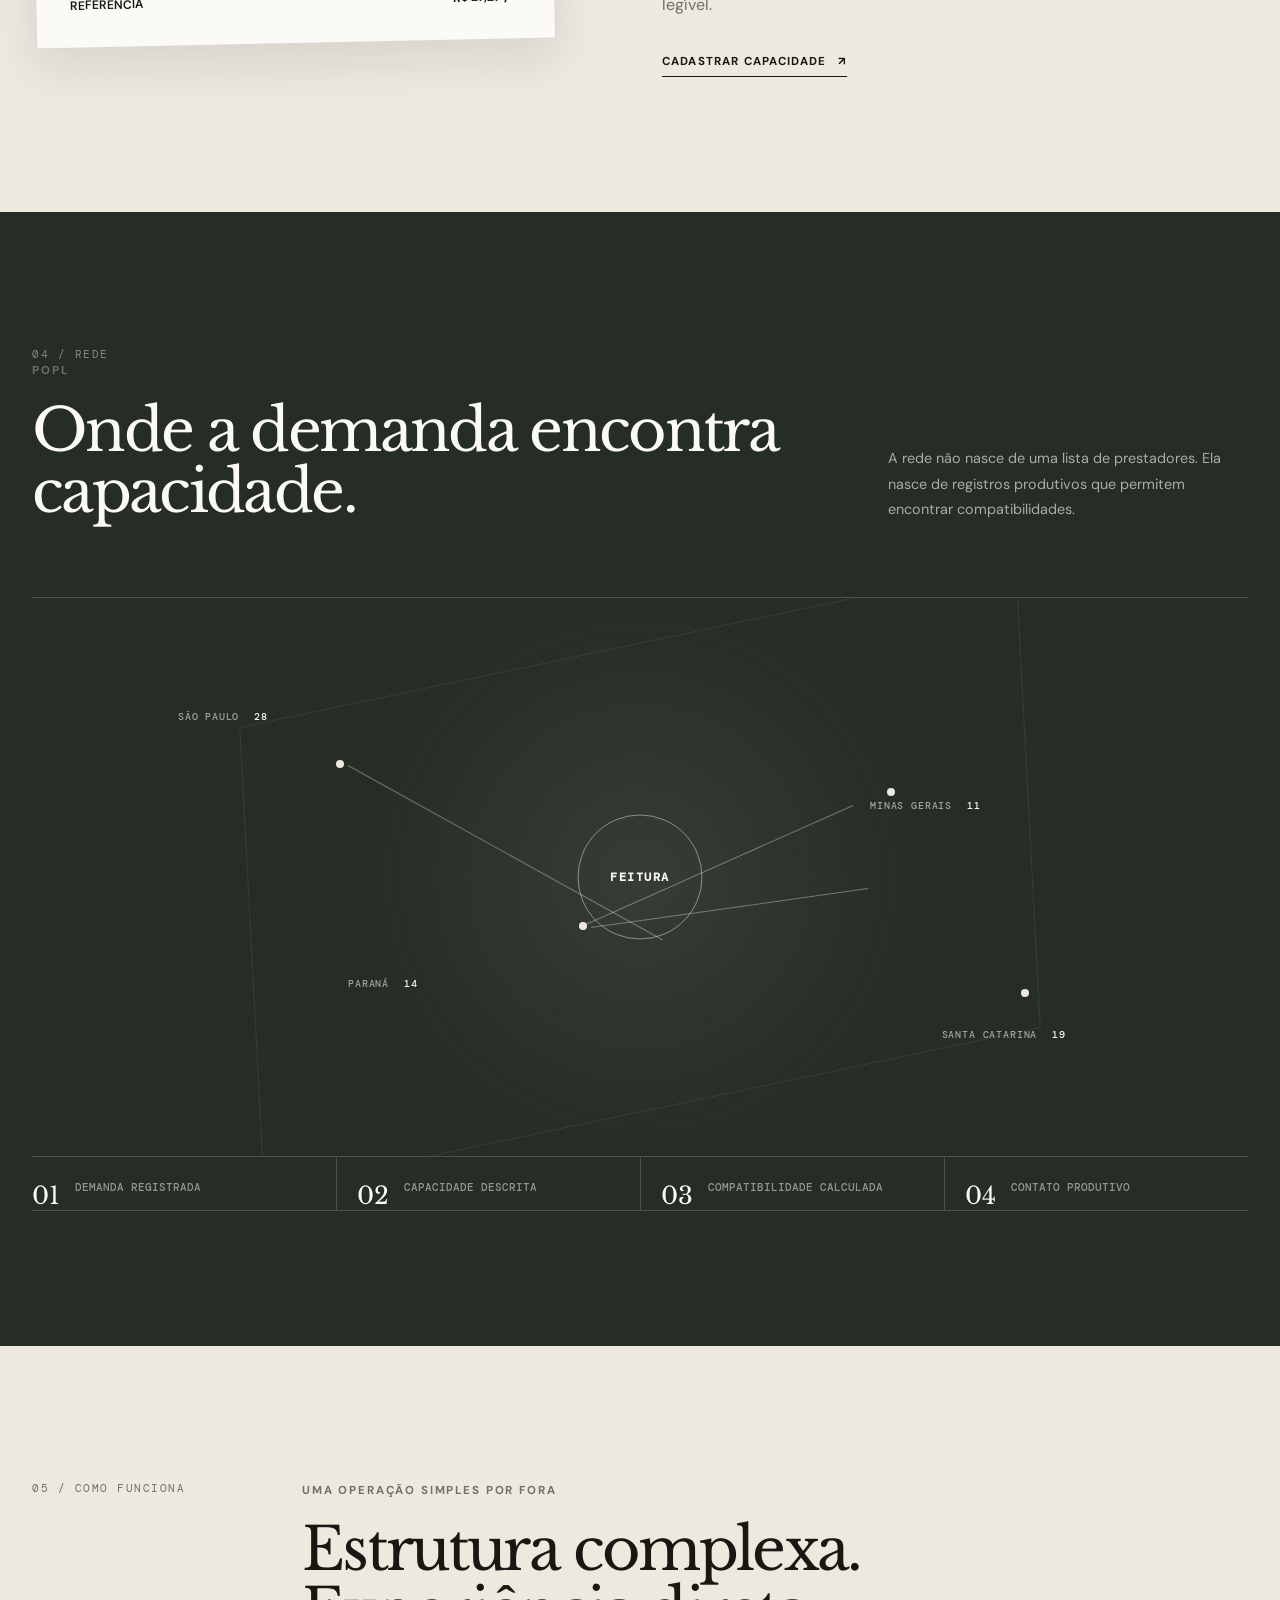
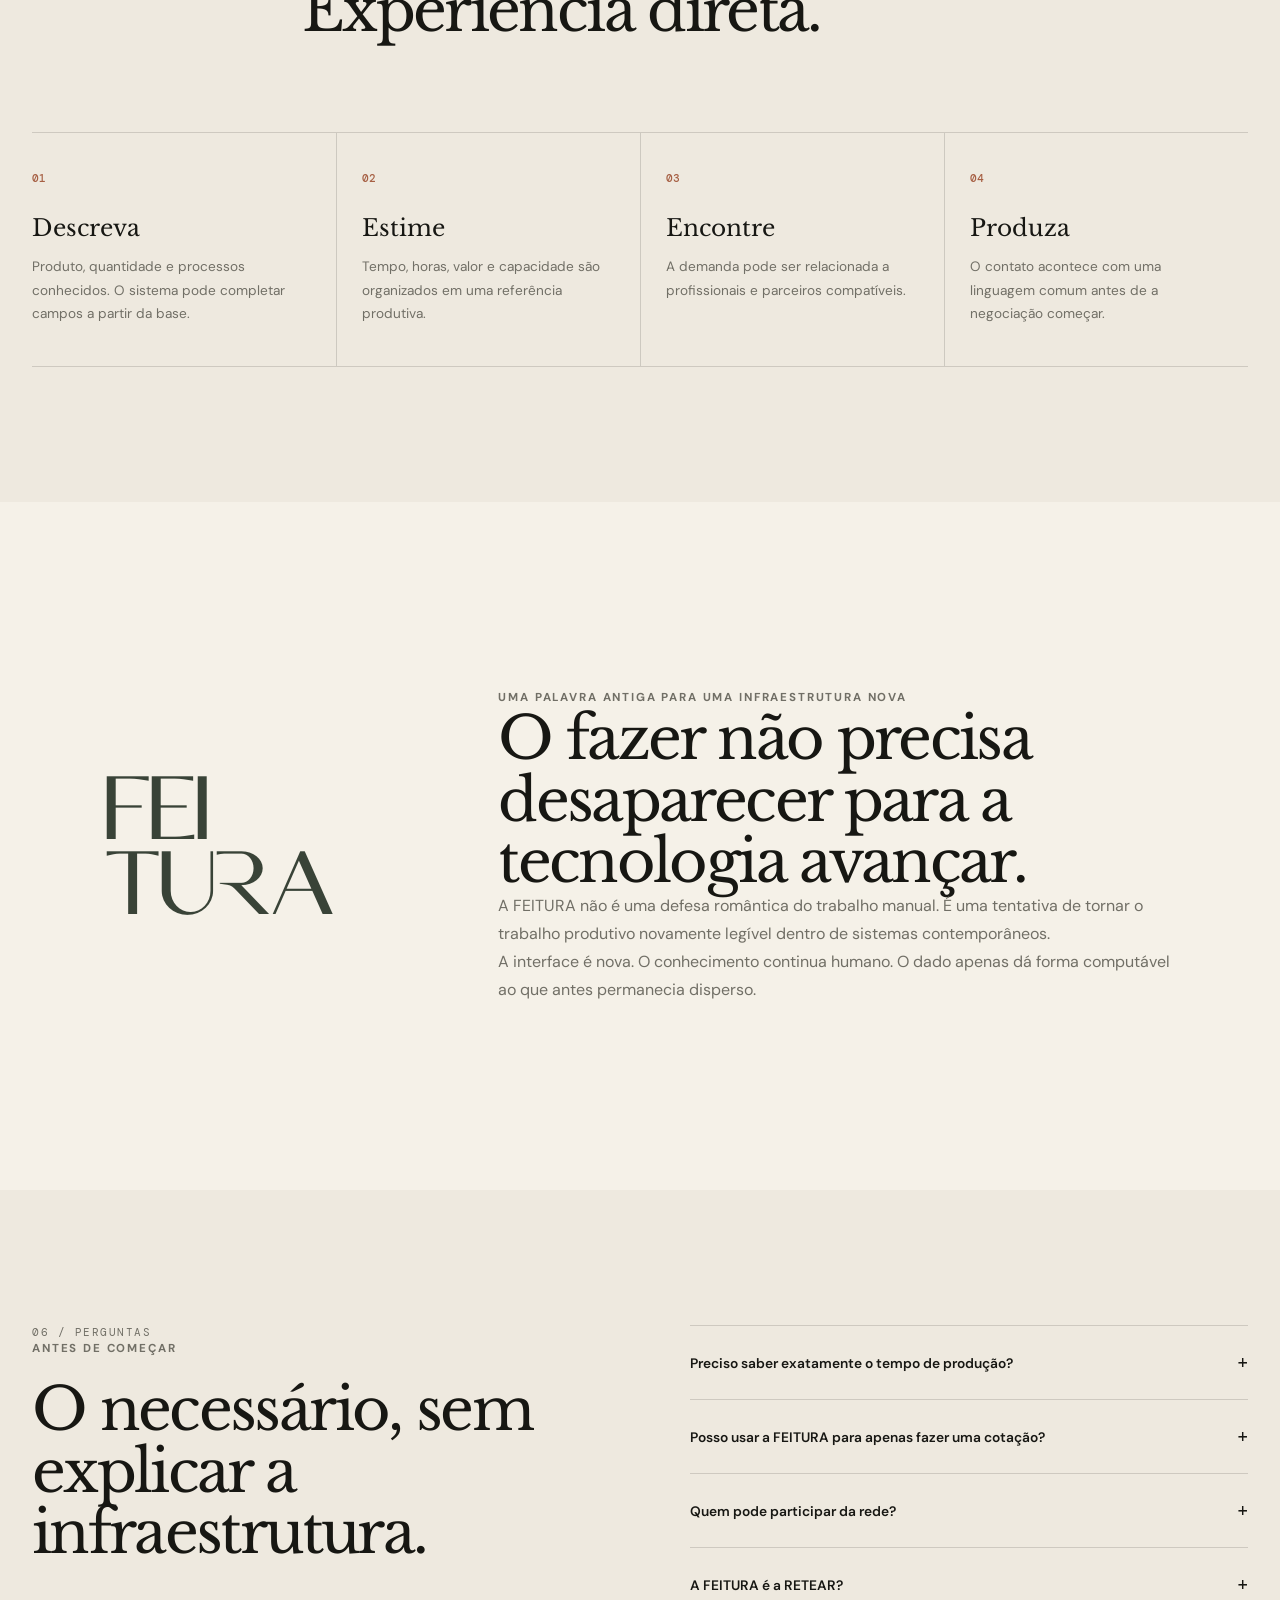
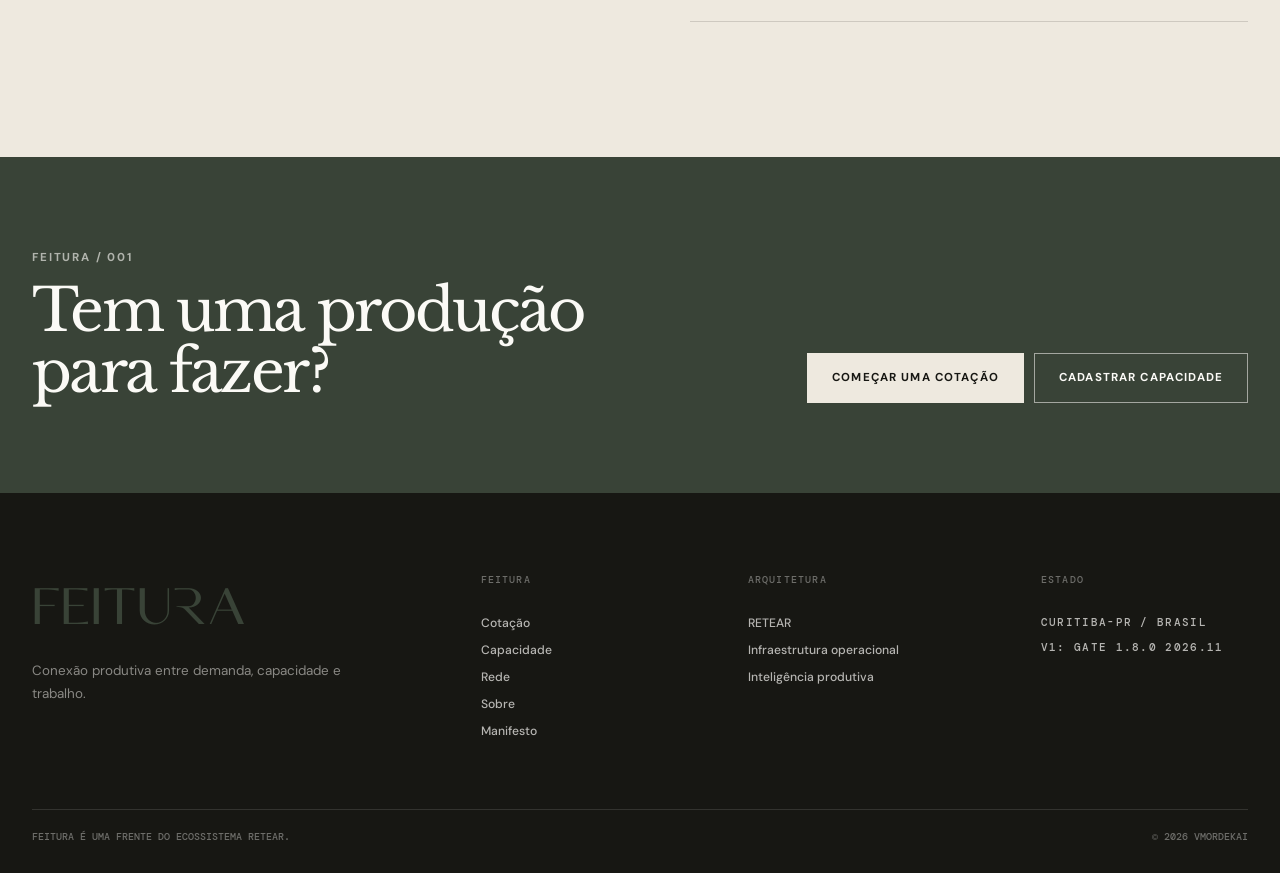
==== commit 11846433: "Regra de marcas do ecossistema · VMORDEKAI-IA - Botões e links: nome puro, sem ® nem ™. - Marcas ain" ====
--- a/index.html
+++ b/index.html
@@ -3,7 +3,7 @@
 <head>
 
   <!-- ========================================
-       META TAGS — FEITURA®
+       META TAGS — FEITURA
   ========================================= -->
 
   <!-- Codificação e idioma -->
@@ -18,12 +18,12 @@
 
   <!-- Título SEO -->
   <title>
-    FEITURA® | O trabalho por trás do produto
+    FEITURA | O trabalho por trás do produto
   </title>
 
   <!-- Descrição SEO -->
   <meta name="description"
-        content="FEITURA® conecta demanda produtiva e capacidade produtiva, tornando visíveis o trabalho, o tempo, os processos e a capacidade por trás de cada produto.">
+        content="FEITURA conecta demanda produtiva e capacidade produtiva, tornando visíveis o trabalho, o tempo, os processos e a capacidade por trás de cada produto.">
 
   <!-- Canonical -->
   <link rel="canonical"
@@ -39,7 +39,7 @@
 
   <!-- Direitos -->
   <meta name="copyright"
-        content="© FEITURA® — RETEAR®">
+        content="© FEITURA™ — RETEAR™">
 
   <!-- ========================================
        MOBILE / PWA
@@ -62,7 +62,7 @@
   ========================================= -->
 
   <meta property="og:title"
-        content="FEITURA® | O trabalho por trás do produto">
+        content="FEITURA | O trabalho por trás do produto">
 
   <meta property="og:description"
         content="Conexão entre demanda produtiva e capacidade produtiva. Uma infraestrutura para compreender o trabalho, o tempo e os processos que existem por trás de cada produto.">
@@ -80,7 +80,7 @@
         content="image/png">
 
   <meta property="og:image:alt"
-        content="FEITURA® | símbolo e logotipo">
+        content="FEITURA | símbolo e logotipo">
 
   <meta property="og:url"
         content="https://victormordekai.github.io/FEITURA/">
@@ -92,7 +92,7 @@
         content="pt_BR">
 
   <meta property="og:site_name"
-        content="FEITURA®">
+        content="FEITURA">
 
   <!-- ========================================
        TWITTER / X CARD
@@ -102,10 +102,10 @@
         content="summary_large_image">
 
   <meta name="twitter:title"
-        content="FEITURA® | O trabalho por trás do produto">
+        content="FEITURA | O trabalho por trás do produto">
 
   <meta name="twitter:description"
-        content="FEITURA® conecta demanda produtiva e capacidade produtiva, tornando visíveis o trabalho, o tempo e os processos por trás do produto.">
+        content="FEITURA conecta demanda produtiva e capacidade produtiva, tornando visíveis o trabalho, o tempo e os processos por trás do produto.">
 
   <meta name="twitter:image"
         content="https://victormordekai.github.io/FEITURA/assets/images/feitura-og-image-1200x630.png">
@@ -222,7 +222,7 @@
   <div class="shell nav">
     <a class="brand" href="index.html" aria-label="FEITURA início">
       <span class="brand-mark">F</span>
-      <span class="brand-word">FEITURA<sup>®</sup></span>
+      <span class="brand-word">FEITURA<sup></sup></span>
     </a>
 
     <nav class="nav-links" aria-label="Navegação principal">
@@ -280,7 +280,7 @@
         <div class="hero-brand-card">
           <img
             src="assets/logo/feitura-logo-folder.png"
-            alt="FEITURA® | Produção · Pessoas · Possibilidades"
+            alt="FEITURA | Produção · Pessoas · Possibilidades"
             width="1774"
             height="887"
           >
